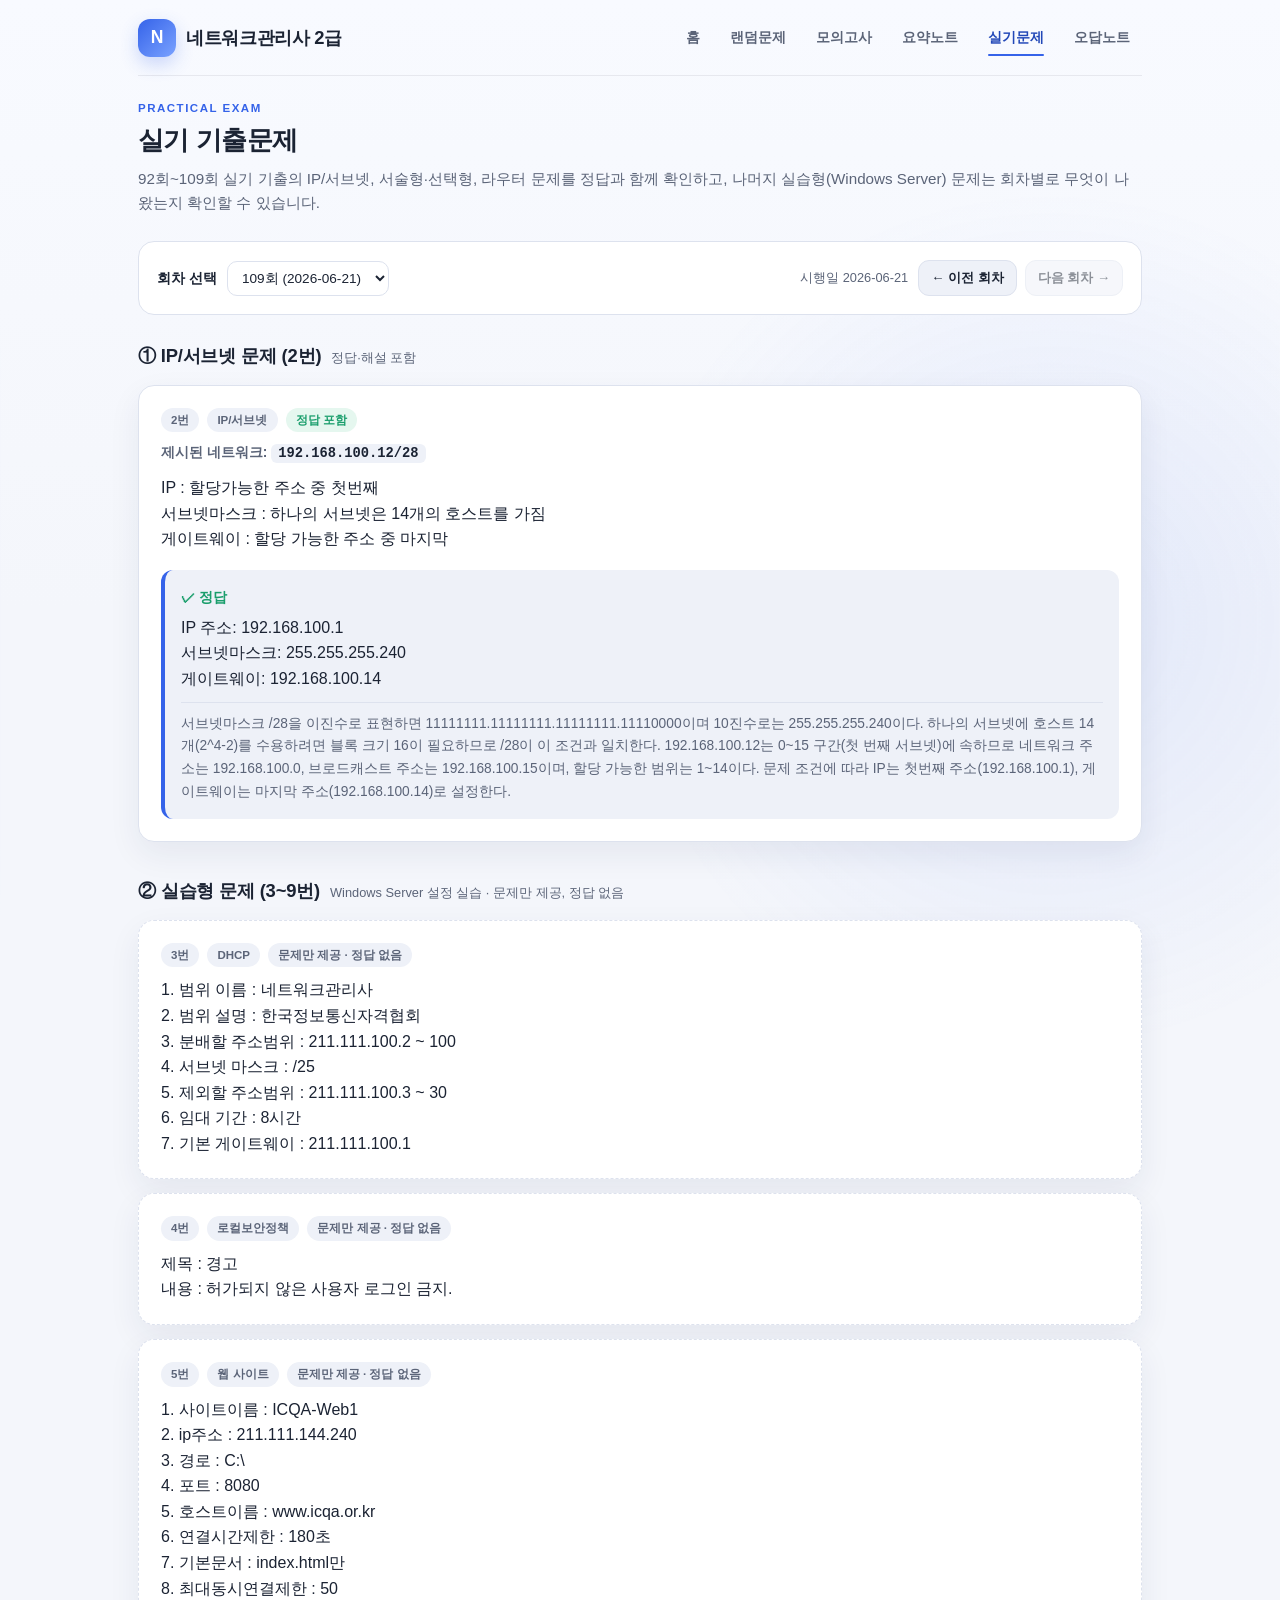
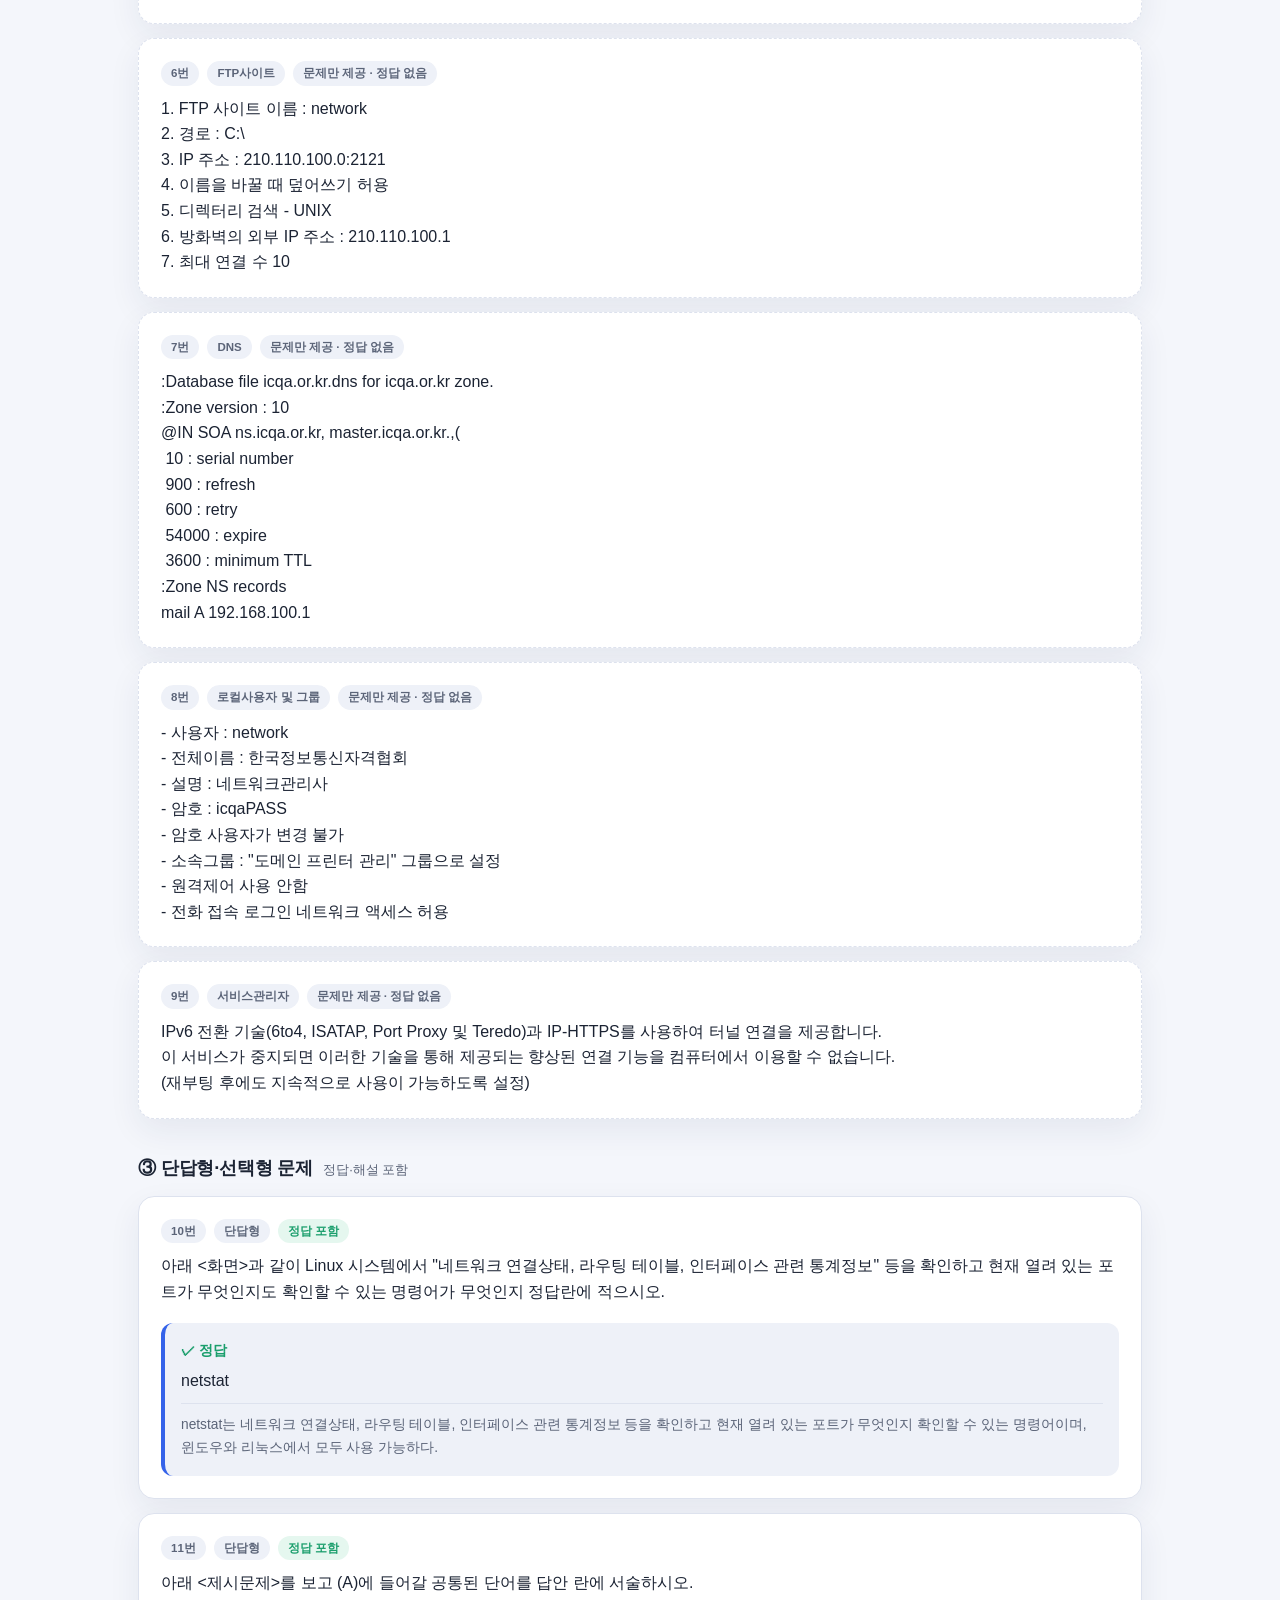
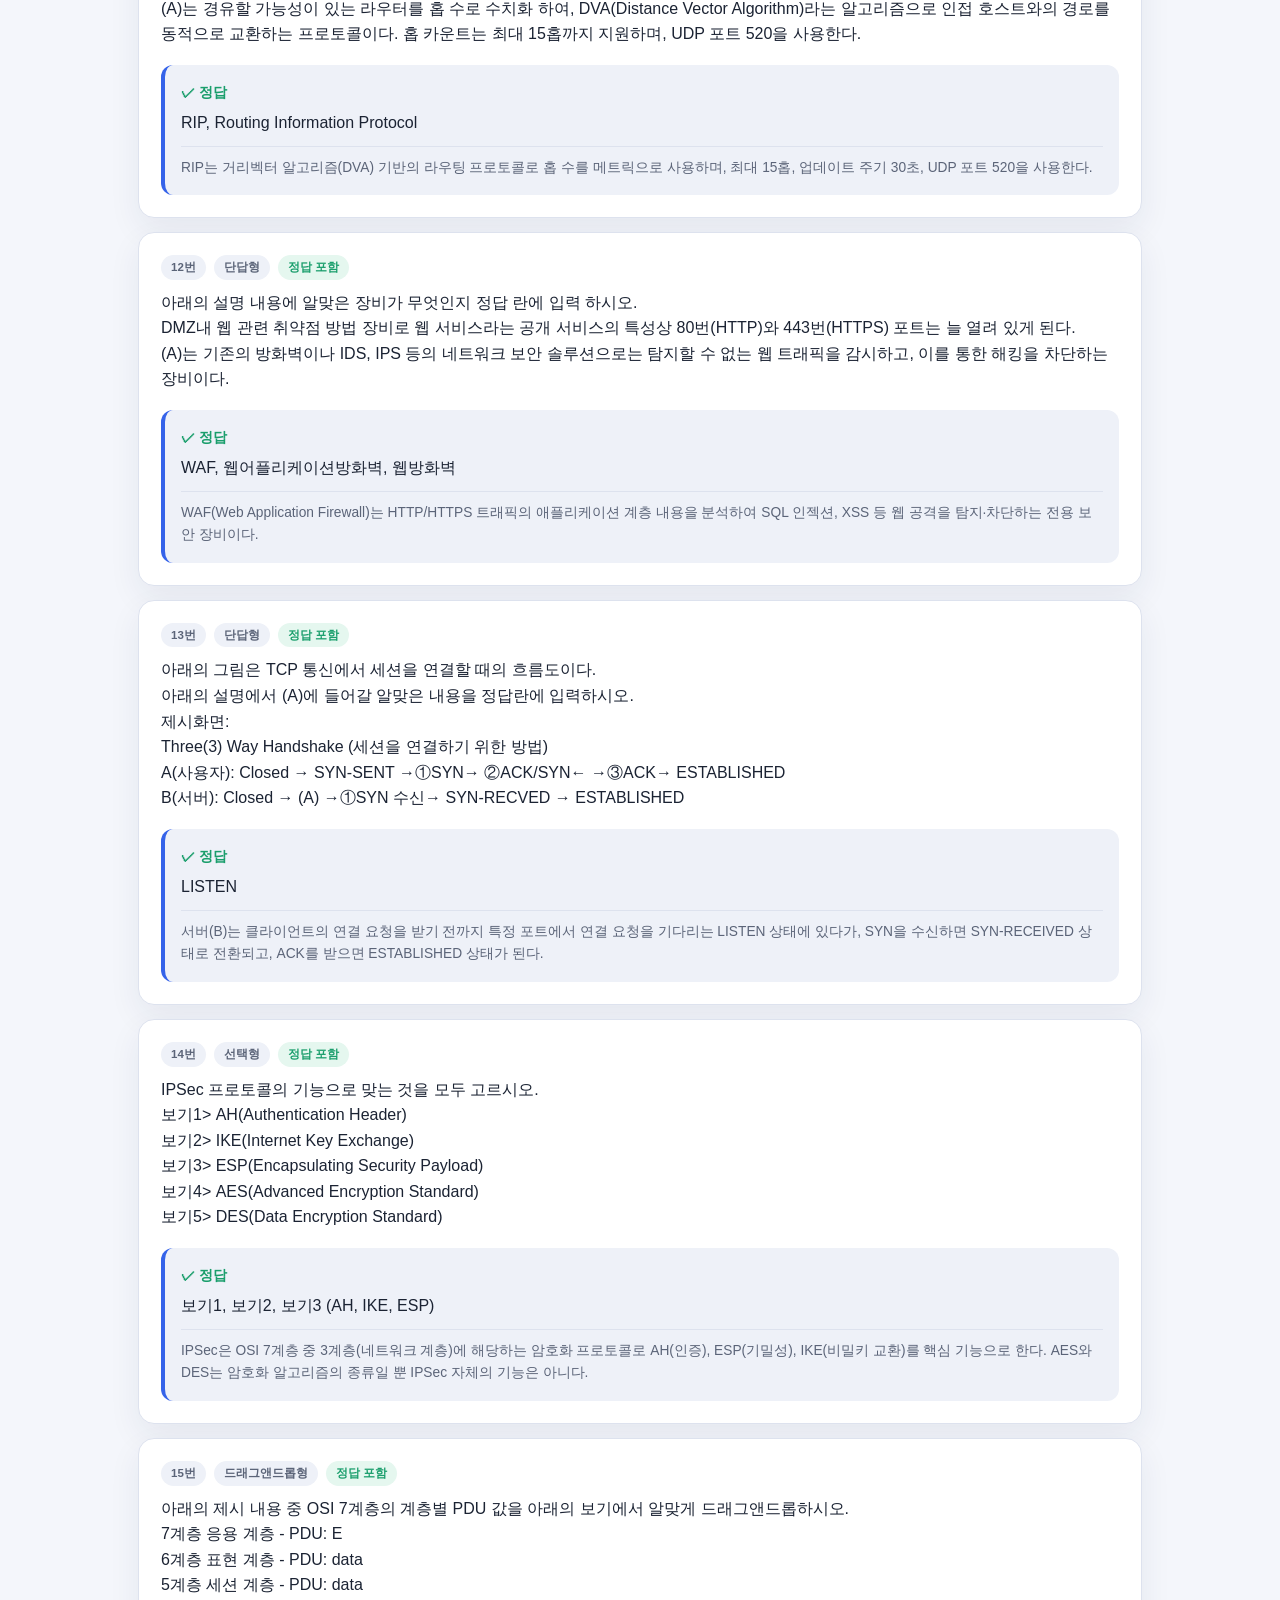
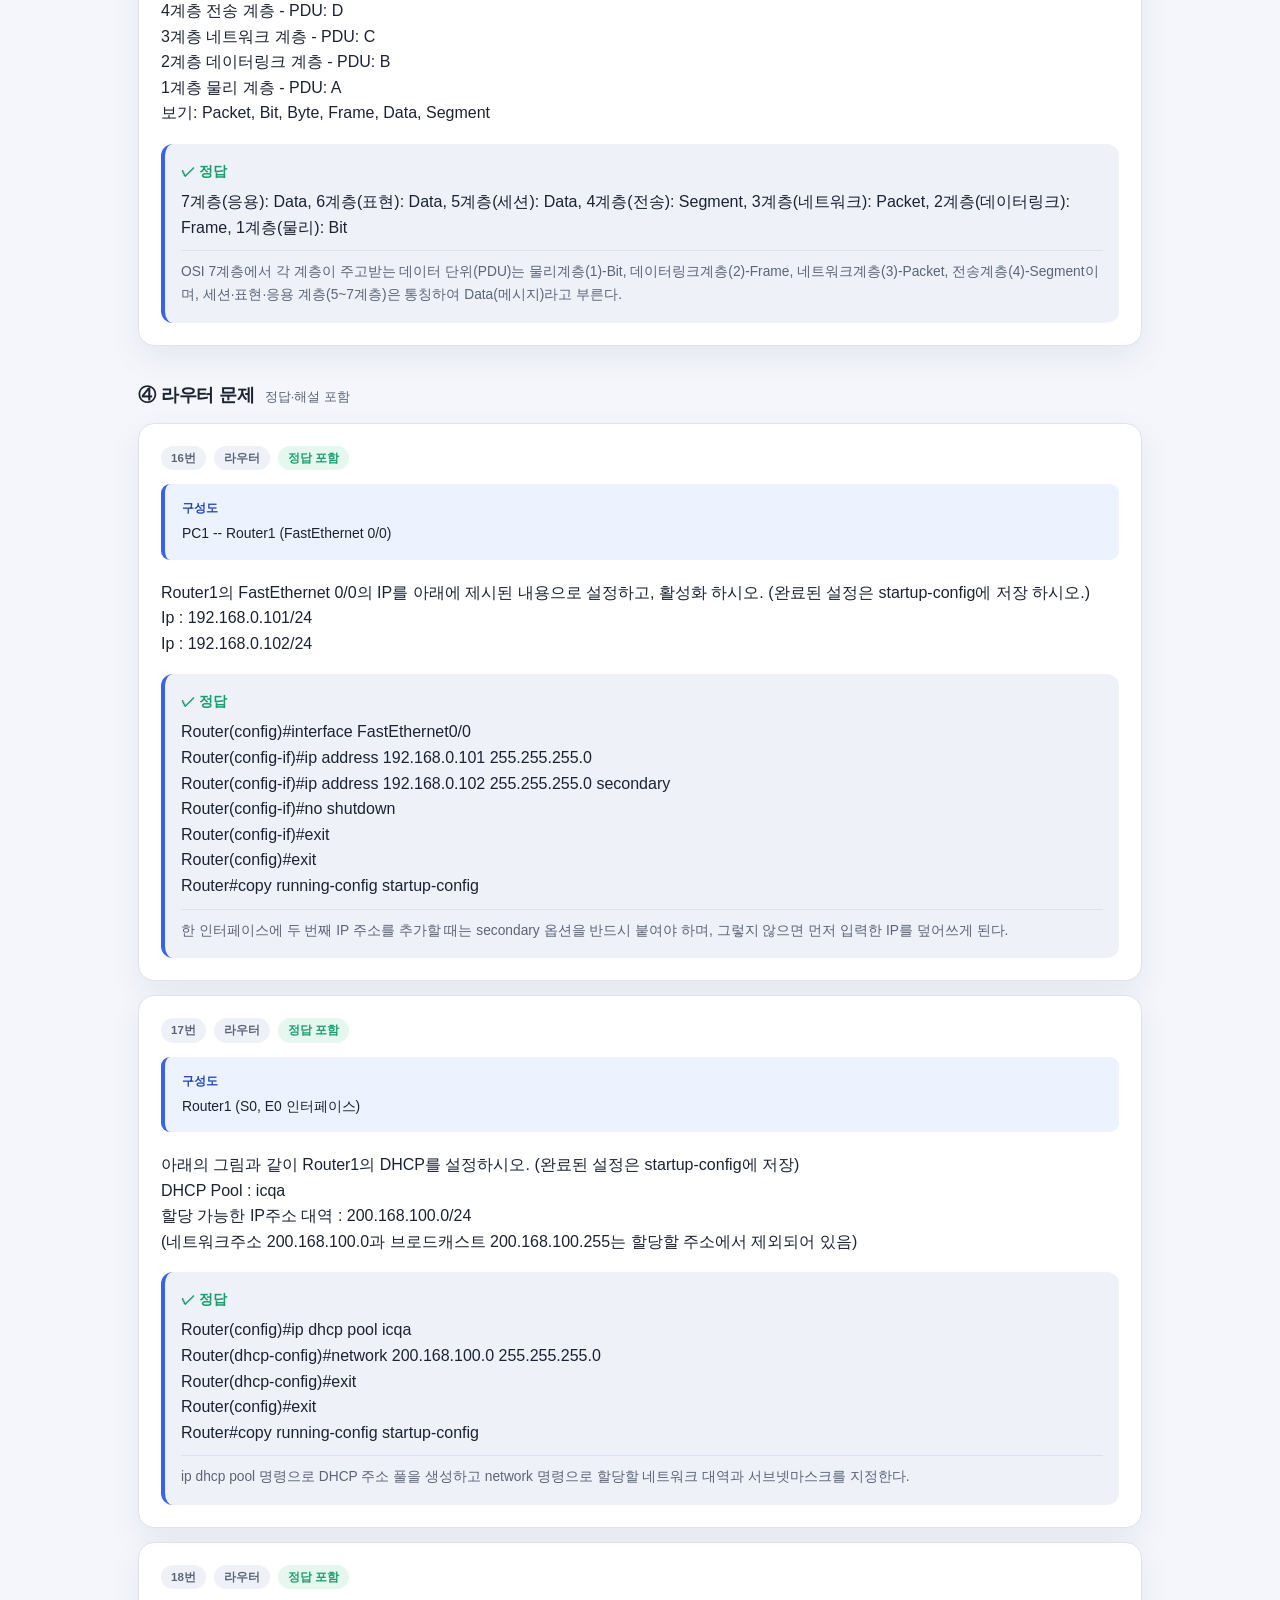
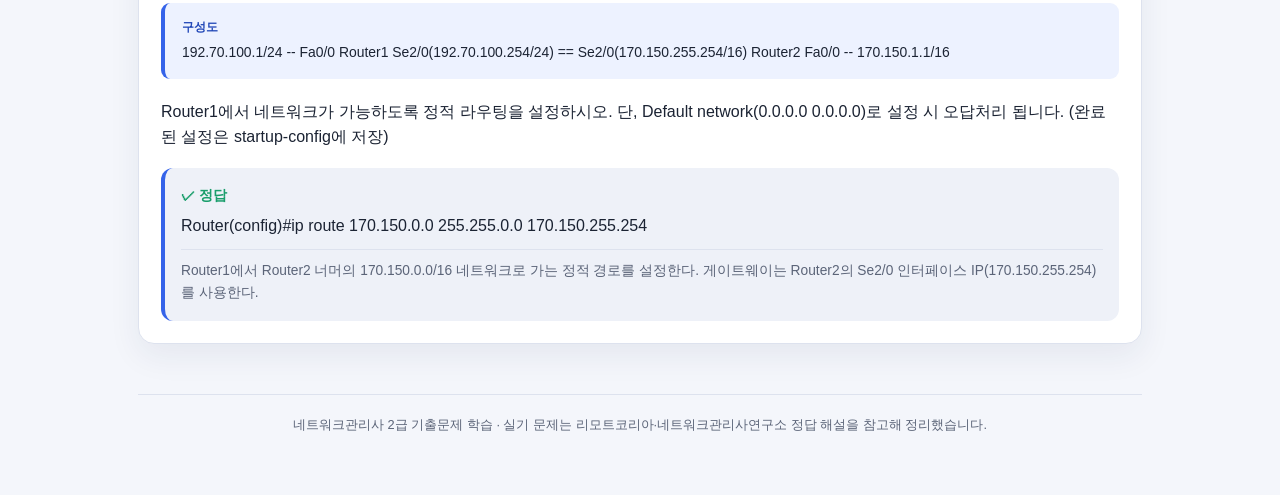
==== practical.html @ 7acdb1d4 "Add practical (실기) exam prep section covering 92~109회 Adds practical.html with a round selector acro" ====
<!doctype html>
<html lang="ko">
<head>
  <meta charset="UTF-8" />
  <meta name="viewport" content="width=device-width, initial-scale=1.0" />
  <meta name="description" content="네트워크관리사 2급 실기 기출문제 (IP/서브넷, 단답형·선택형, 라우터 문제와 정답 해설)" />
  <title>실기 기출문제 · 네트워크관리사 2급</title>
  <link rel="stylesheet" href="css/style.css?v=20260826-1" />
</head>
<body>
  <div class="wrap">
    <header class="site-header">
      <a class="brand" href="index.html"><span class="logo">N</span><span>네트워크관리사 2급</span></a>
      <nav class="top-nav" aria-label="주요 메뉴">
        <a href="index.html">홈</a>
        <a href="quiz.html?mode=random">랜덤문제</a>
        <a href="quiz.html?mode=round">모의고사</a>
        <a href="summary.html">요약노트</a>
        <a href="practical.html" class="active">실기문제</a>
        <a href="quiz.html?mode=wrong">오답노트</a>
      </nav>
    </header>

    <main>
      <div class="hero quiz-hero">
        <div>
          <span class="eyebrow">PRACTICAL EXAM</span>
          <h1>실기 기출문제</h1>
          <p>92회~109회 실기 기출의 IP/서브넷, 서술형·선택형, 라우터 문제를 정답과 함께 확인하고, 나머지 실습형(Windows Server) 문제는 회차별로 무엇이 나왔는지 확인할 수 있습니다.</p>
        </div>
      </div>

      <div class="round-controls practical-round-bar">
        <label for="roundSelect">회차 선택</label>
        <select id="roundSelect" class="round-select"></select>
        <span id="roundDate" class="round-note"></span>
        <div class="practical-round-nav">
          <button id="prevRoundBtn" class="btn secondary" type="button">← 이전 회차</button>
          <button id="nextRoundBtn" class="btn secondary" type="button">다음 회차 →</button>
        </div>
      </div>

      <div id="practicalArea"></div>
      <div id="practicalEmpty" class="empty-state" hidden><p>실기 기출문제 데이터를 불러오지 못했습니다.</p></div>
    </main>

    <footer class="site-footer">네트워크관리사 2급 기출문제 학습 · 실기 문제는 리모트코리아·네트워크관리사연구소 정답 해설을 참고해 정리했습니다.</footer>
  </div>
  <script src="js/practical.js?v=20260826-1"></script>
</body>
</html>
---- css/style.css ----
:root {
  --bg: #f5f7fb;
  --surface: #ffffff;
  --surface-2: #eef1f8;
  --border: #dde2ee;
  --text: #1b2333;
  --text-muted: #5b6478;
  --primary: #3563e9;
  --primary-dark: #2248b8;
  --primary-soft: #edf2ff;
  --success: #1a9e6c;
  --success-soft: #e5f7ef;
  --danger: #e0483f;
  --danger-soft: #fdecea;
  --warning: #b8860b;
  --radius: 16px;
  --shadow: 0 12px 32px rgba(25, 40, 80, 0.07);
  --max-width: 1040px;
}

@media (prefers-color-scheme: dark) {
  :root {
    --bg: #10131c;
    --surface: #181c28;
    --surface-2: #1f2432;
    --border: #2a3040;
    --text: #e8ebf2;
    --text-muted: #9aa3b8;
    --primary: #5b8dfb;
    --primary-dark: #7fa4ff;
    --primary-soft: #1c2740;
    --success: #35c48a;
    --success-soft: #123328;
    --danger: #ff6b62;
    --danger-soft: #3a1c1e;
    --warning: #e0b040;
    --shadow: 0 2px 14px rgba(0, 0, 0, 0.35);
  }
}

* { box-sizing: border-box; }

html, body {
  margin: 0;
  padding: 0;
  background: var(--bg);
  color: var(--text);
  font-family: "Pretendard", "Apple SD Gothic Neo", "Malgun Gothic", -apple-system, BlinkMacSystemFont, sans-serif;
  line-height: 1.6;
  -webkit-font-smoothing: antialiased;
}

a { color: inherit; text-decoration: none; }

.wrap {
  max-width: var(--max-width);
  margin: 0 auto;
  padding: 20px 18px 60px;
}

[hidden] { display: none !important; }

.eyebrow { color: var(--primary); font-size: .72rem; font-weight: 800; letter-spacing: .13em; }
.home-hero { display: grid; grid-template-columns: 1.45fr .75fr; gap: 40px; align-items: center; padding: 72px 0 46px; }
.hero-copy h1 { margin: 12px 0 18px; font-size: clamp(2.3rem, 5vw, 4.35rem); line-height: 1.08; letter-spacing: -.055em; }
.hero-copy h1 em { color: var(--primary); font-style: normal; }
.hero-copy p { max-width: 570px; color: var(--text-muted); font-size: 1.05rem; margin: 0; }
.hero-actions { display: flex; gap: 10px; margin-top: 28px; flex-wrap: wrap; }
.btn.large { padding: 13px 20px; }
.hero-panel { background: #18213a; color: white; border-radius: 24px; padding: 26px; box-shadow: 0 24px 50px rgba(19,31,64,.22); }
.panel-top, .panel-meta { display: flex; align-items: center; justify-content: space-between; gap: 12px; font-size: .78rem; color: #aeb8d4; }
.live-dot { color: #91a9ff; }
.hero-panel > strong { display: block; margin: 30px 0 4px; font-variant-numeric: tabular-nums; font-size: 3rem; letter-spacing: -.04em; }
.hero-panel > p { margin: 0; color: #c3cbe0; line-height: 1.5; }
.mini-progress { height: 5px; margin: 28px 0 12px; background: #2c3859; border-radius: 99px; overflow: hidden; }
.mini-progress span { display: block; width: 64%; height: 100%; background: #6f91ff; border-radius: inherit; }
.section-heading h2 { margin: 5px 0 16px; font-size: 1.5rem; letter-spacing: -.03em; }
.card-icon { color: var(--primary); font-size: .72rem; font-weight: 900; letter-spacing: .08em; }
.menu-card.featured { border-color: #b9c9ff; background: linear-gradient(145deg, var(--surface), var(--primary-soft)); }
.card-link { margin-top: auto; padding-top: 14px; color: var(--primary); font-size: .82rem; font-weight: 800; }
.summary-banner { display: flex; justify-content: space-between; align-items: center; gap: 24px; margin-top: 46px; padding: 28px 30px; background: var(--surface); border: 1px solid var(--border); border-radius: 20px; box-shadow: var(--shadow); }
.summary-banner h2 { margin: 5px 0; font-size: 1.35rem; }.summary-banner p { color: var(--text-muted); margin: 0; }

.quiz-hero { display: flex; justify-content: space-between; align-items: flex-end; gap: 20px; }
.timer-card { min-width: 138px; padding: 12px 18px; border: 1px solid var(--border); background: var(--surface); border-radius: 14px; text-align: right; box-shadow: var(--shadow); }
.timer-card span { display: block; color: var(--text-muted); font-size: .72rem; font-weight: 700; }.timer-card strong { font-size: 1.65rem; font-variant-numeric: tabular-nums; }.timer-card.urgent { border-color: var(--danger); color: var(--danger); }
.round-controls { display: flex; gap: 10px; align-items: center; padding: 18px; margin-bottom: 18px; background: var(--surface); border: 1px solid var(--border); border-radius: var(--radius); }
.round-controls label { font-weight: 800; font-size: .9rem; }.round-note { color: var(--text-muted); font-size: .8rem; margin-left: auto; }
.toolbar-label, .toolbar-score { font-size: .82rem; font-weight: 700; color: var(--text-muted); }.toolbar-score { color: var(--primary-dark); }
.exam-navigator { margin-bottom: 14px; padding: 14px 16px; background: var(--surface); border: 1px solid var(--border); border-radius: 14px; }
.exam-navigator-head { display: flex; justify-content: space-between; margin-bottom: 10px; font-size: .78rem; font-weight: 800; color: var(--text-muted); }
.question-map { display: grid; grid-template-columns: repeat(25, 1fr); gap: 4px; }
.map-item { aspect-ratio: 1; min-width: 0; border: 0; border-radius: 5px; background: var(--surface-2); color: var(--text-muted); cursor: pointer; font-size: .65rem; font-weight: 700; }.map-item.answered { background: var(--primary-soft); color: var(--primary-dark); }.map-item.current { outline: 2px solid var(--primary); outline-offset: 1px; }
.q-number { margin: 16px 0 5px; color: var(--primary); font-size: .72rem; font-weight: 900; letter-spacing: .11em; }
button.choice { width: 100%; color: inherit; text-align: left; font-family: inherit; }.action-group { display: flex; gap: 8px; flex-wrap: wrap; }.submit-btn { background: #18213a; }.submit-btn:hover { background: #283451; }
.ai-share-trigger { color: var(--primary-dark); background: var(--primary-soft); box-shadow: none; }.ai-share-trigger:hover { color: #fff; background: var(--primary); }.ai-share-menu { display: flex; justify-content: space-between; gap: 18px; align-items: center; padding: 16px; margin-top: 13px; border: 1px solid #cad7fa; border-radius: 13px; background: #f5f8ff; }.ai-share-menu > div:first-child { display: flex; flex-direction: column; }.ai-share-menu strong { font-size: .88rem; }.ai-share-menu span,.ai-share-menu p { color: var(--text-muted); font-size: .72rem; }.ai-share-links { display: flex; gap: 7px; }.ai-link { display: flex; min-width: 110px; flex-direction: column; padding: 10px 13px; border: 1px solid var(--border); border-radius: 10px; background: var(--surface); transition: transform .15s ease, border-color .15s ease; }.ai-link:hover { transform: translateY(-2px); border-color: var(--primary); }.ai-link b { font-size: .82rem; }.ai-link small { color: var(--text-muted); font-size: .66rem; }.ai-link.chatgpt b { color: #087f6d; }.ai-link.gemini b { color: #4c66d6; }.ai-link.claude b { color: #c96442; }.ai-share-menu p { flex-basis: 100%; margin: 0; }.ai-share-menu:has(p:not(:empty)) { flex-wrap: wrap; }
.round-history { display: flex; align-items: center; gap: 12px; flex-wrap: wrap; padding: 12px 16px; margin: -8px 0 18px; background: var(--surface); border: 1px solid var(--border); border-radius: 12px; }.round-history-label { color: var(--text-muted); font-size: .76rem; font-weight: 800; }.round-history-list { display: flex; gap: 8px; flex-wrap: wrap; }.round-history-item { display: flex; flex-direction: column; align-items: center; padding: 6px 13px; border-radius: 10px; background: var(--surface-2); font-weight: 800; font-size: .85rem; }.round-history-item small { color: var(--text-muted); font-weight: 600; font-size: .64rem; }
.review-ai { margin-top: 14px; }.review-ai .ai-share-menu { margin-top: 10px; }
.original-image { margin: -8px 0 18px; }.original-image summary { display: inline-flex; padding: 6px 10px; border-radius: 8px; color: var(--text-muted); background: var(--surface-2); cursor: pointer; font-size: .72rem; font-weight: 700; }.original-image .q-image { margin-top: 9px; margin-bottom: 0; }
.result-card h2 { margin: 8px 0 0; }.result-card .score small { font-size: 1rem; color: var(--text-muted); }.result-rate { color: var(--text-muted); }.result-actions { display: flex; justify-content: center; gap: 10px; margin-top: 24px; }
.review-list { margin-top: 34px; }.review-heading { display: flex; justify-content: space-between; align-items: end; gap: 16px; margin-bottom: 15px; }.review-heading h2 { margin: 4px 0 0; font-size: 1.35rem; }.review-filters { display: flex; gap: 6px; flex-wrap: wrap; }.review-filters button { padding: 7px 12px; border: 1px solid var(--border); border-radius: 999px; color: var(--text-muted); background: var(--surface); cursor: pointer; font: inherit; font-size: .76rem; font-weight: 700; }.review-filters button.active { border-color: var(--primary); color: #fff; background: var(--primary); }.review-item { background: var(--surface); border: 1px solid var(--border); border-radius: 14px; margin-bottom: 10px; overflow: hidden; }.review-item summary { display: grid; grid-template-columns: 58px 56px 1fr; gap: 10px; align-items: center; padding: 15px 18px; cursor: pointer; }.review-item summary::marker { color: var(--text-muted); }.review-item summary .review-number { color: var(--text); font-weight: 800; }.review-item summary strong { font-size: .8rem; }.review-item.correct summary strong { color: var(--success); }.review-item.wrong summary strong,.review-item.unanswered summary strong { color: var(--danger); }.review-item summary small { color: var(--text-muted); }.review-body { padding: 2px 20px 20px; border-top: 1px solid var(--border); }.review-question { padding: 20px 0 16px; font-size: 1rem; font-weight: 700; white-space: pre-wrap; }.review-image { max-width: 680px; margin: 0 0 16px; }.review-choices { display: grid; gap: 7px; margin: 0; padding: 0; list-style: none; }.review-choice { display: flex; align-items: flex-start; gap: 9px; padding: 10px 12px; border: 1px solid var(--border); border-radius: 10px; }.review-choice > span { display: grid; place-items: center; width: 23px; height: 23px; flex: 0 0 auto; border-radius: 50%; background: var(--surface-2); font-size: .72rem; font-weight: 800; }.review-choice p { flex: 1; margin: 0; padding: 0; font-size: .87rem; }.review-choice b,.review-choice em { flex: 0 0 auto; padding: 2px 7px; border-radius: 99px; font-size: .66rem; font-style: normal; }.review-choice.answer { border-color: var(--success); background: var(--success-soft); }.review-choice.answer b { color: var(--success); }.review-choice.picked-wrong { border-color: var(--danger); background: var(--danger-soft); }.review-choice em { color: var(--primary-dark); background: var(--primary-soft); }.review-explanation { margin-top: 13px; padding: 15px 16px; border-radius: 10px; background: var(--surface-2); }.review-explanation > b { color: var(--primary-dark); font-size: .78rem; }.review-explanation p { margin: 5px 0 0; padding: 0; color: var(--text-muted); font-size: .87rem; white-space: pre-wrap; }.q-image-text { overflow-x: auto; margin: 0 0 18px; padding: 16px 18px; border: 1px solid var(--border); border-radius: 11px; color: var(--text); background: #f4f6fa; font: 500 .85rem/1.65 "Consolas", "D2Coding", monospace; white-space: pre-wrap; }.empty-icon { width: 42px; height: 42px; margin: 0 auto; display: grid; place-items: center; border-radius: 50%; background: var(--primary-soft); color: var(--primary); font-weight: 900; }

header.site-header {
  display: flex;
  align-items: center;
  justify-content: space-between;
  padding: 16px 0 8px;
  gap: 12px;
  flex-wrap: wrap;
}

.brand {
  display: flex;
  align-items: center;
  gap: 10px;
  font-weight: 800;
  font-size: 1.15rem;
  letter-spacing: -0.02em;
}

.brand .logo {
  width: 34px;
  height: 34px;
  border-radius: 9px;
  background: linear-gradient(135deg, var(--primary), #7aa2ff);
  display: flex;
  align-items: center;
  justify-content: center;
  color: white;
  font-size: 1.1rem;
}

nav.top-nav {
  display: flex;
  gap: 6px;
  flex-wrap: wrap;
}

nav.top-nav a {
  padding: 8px 12px;
  border-radius: 999px;
  font-size: 0.88rem;
  font-weight: 600;
  color: var(--text-muted);
}

nav.top-nav a.active,
nav.top-nav a:hover {
  background: var(--primary-soft);
  color: var(--primary-dark);
}

.hero {
  margin: 18px 0 26px;
}

.hero h1 {
  font-size: 1.6rem;
  margin: 0 0 6px;
  letter-spacing: -0.02em;
}

.hero p {
  color: var(--text-muted);
  margin: 0;
  font-size: 0.95rem;
}

.stat-row {
  display: grid;
  grid-template-columns: repeat(auto-fit, minmax(120px, 1fr));
  gap: 10px;
  margin: 18px 0 24px;
}

.stat-card {
  background: var(--surface);
  border: 1px solid var(--border);
  border-radius: var(--radius);
  padding: 14px 16px;
  box-shadow: var(--shadow);
}

.stat-card .num {
  font-size: 1.4rem;
  font-weight: 800;
  color: var(--primary);
}

.stat-card .label {
  font-size: 0.8rem;
  color: var(--text-muted);
  margin-top: 2px;
}

.menu-grid {
  display: grid;
  grid-template-columns: repeat(auto-fit, minmax(230px, 1fr));
  gap: 14px;
}

.menu-card {
  background: var(--surface);
  border: 1px solid var(--border);
  border-radius: var(--radius);
  padding: 20px;
  box-shadow: var(--shadow);
  display: flex;
  flex-direction: column;
  gap: 8px;
  transition: transform 0.15s ease, box-shadow 0.15s ease;
  cursor: pointer;
}

.menu-card:hover {
  transform: translateY(-2px);
  box-shadow: 0 8px 22px rgba(20, 30, 60, 0.12);
}

.menu-card .icon {
  font-size: 1.6rem;
}

.menu-card h3 {
  margin: 0;
  font-size: 1.05rem;
}

.menu-card p {
  margin: 0;
  font-size: 0.86rem;
  color: var(--text-muted);
}

.menu-card .tag {
  align-self: flex-start;
  font-size: 0.72rem;
  font-weight: 700;
  color: var(--primary-dark);
  background: var(--primary-soft);
  padding: 3px 9px;
  border-radius: 999px;
}

section.block {
  margin: 30px 0;
}

section.block h2 {
  font-size: 1.05rem;
  margin: 0 0 12px;
  display: flex;
  align-items: center;
  gap: 8px;
}

/* Quiz page */

.quiz-toolbar {
  display: flex;
  align-items: center;
  justify-content: space-between;
  gap: 10px;
  margin-bottom: 14px;
  flex-wrap: wrap;
}

.progress-bar {
  flex: 1;
  height: 8px;
  background: var(--surface-2);
  border-radius: 999px;
  overflow: hidden;
  min-width: 120px;
}

.progress-bar > div {
  height: 100%;
  background: linear-gradient(90deg, var(--primary), #7aa2ff);
  width: 0%;
  transition: width 0.25s ease;
}

.round-select,
.select-control {
  padding: 8px 10px;
  border-radius: 10px;
  border: 1px solid var(--border);
  background: var(--surface);
  color: var(--text);
  font-size: 0.85rem;
}

.btn {
  border: none;
  cursor: pointer;
  padding: 10px 16px;
  border-radius: 10px;
  font-weight: 700;
  font-size: 0.88rem;
  background: var(--primary);
  color: white;
  transition: background 0.15s ease;
}

.btn:hover { background: var(--primary-dark); }

.btn.secondary {
  background: var(--surface-2);
  color: var(--text);
  border: 1px solid var(--border);
}

.btn.ghost {
  background: transparent;
  color: var(--primary-dark);
  border: 1px solid var(--primary-soft);
}

.btn:disabled {
  opacity: 0.5;
  cursor: not-allowed;
}

.q-card {
  background: var(--surface);
  border: 1px solid var(--border);
  border-radius: var(--radius);
  padding: 22px;
  box-shadow: var(--shadow);
}

.q-meta {
  display: flex;
  gap: 8px;
  flex-wrap: wrap;
  margin-bottom: 10px;
}

.pill {
  font-size: 0.72rem;
  font-weight: 700;
  padding: 3px 10px;
  border-radius: 999px;
  background: var(--surface-2);
  color: var(--text-muted);
}

.pill.freq {
  background: #fff2d9;
  color: #a86b00;
}

@media (prefers-color-scheme: dark) {
  .pill.freq { background: #3a2f14; color: #e0b040; }
}

.q-text {
  font-size: 1.08rem;
  font-weight: 600;
  margin: 6px 0 18px;
  white-space: pre-wrap;
}

.q-image {
  margin: 0 0 18px;
  text-align: center;
  background: var(--surface-2);
  border: 1px solid var(--border);
  border-radius: 12px;
  padding: 14px;
}

.q-image img {
  max-width: 100%;
  height: auto;
  border-radius: 6px;
  background: #fff;
}

.choices {
  display: flex;
  flex-direction: column;
  gap: 10px;
}

.choice {
  display: flex;
  align-items: center;
  gap: 10px;
  padding: 12px 14px;
  border: 1px solid var(--border);
  border-radius: 12px;
  cursor: pointer;
  background: var(--surface);
  font-size: 0.95rem;
}

.choice:hover { border-color: var(--primary); }

.choice .num {
  width: 24px;
  height: 24px;
  flex: 0 0 auto;
  border-radius: 50%;
  background: var(--surface-2);
  display: flex;
  align-items: center;
  justify-content: center;
  font-size: 0.78rem;
  font-weight: 700;
  color: var(--text-muted);
}

.choice.selected { border-color: var(--primary); background: var(--primary-soft); }
.choice.correct { border-color: var(--success); background: var(--success-soft); }
.choice.correct .num { background: var(--success); color: white; }
.choice.wrong { border-color: var(--danger); background: var(--danger-soft); }
.choice.wrong .num { background: var(--danger); color: white; }
.choice.disabled { cursor: default; }

.explain-box {
  margin-top: 18px;
  padding: 16px;
  border-radius: 12px;
  background: var(--surface-2);
  border-left: 4px solid var(--primary);
  font-size: 0.9rem;
  display: none;
}

.explain-box.show { display: block; }

.explain-box .head {
  font-weight: 800;
  margin-bottom: 6px;
  display: flex;
  align-items: center;
  gap: 6px;
}

.explain-box .head.ok { color: var(--success); }
.explain-box .head.no { color: var(--danger); }

.quiz-actions {
  display: flex;
  justify-content: space-between;
  gap: 10px;
  margin-top: 18px;
  flex-wrap: wrap;
}

.result-card {
  text-align: center;
  padding: 40px 24px;
  background: var(--surface);
  border-radius: var(--radius);
  border: 1px solid var(--border);
  box-shadow: var(--shadow);
}

.result-card .score {
  font-size: 2.4rem;
  font-weight: 800;
  color: var(--primary);
  margin: 8px 0;
}

.empty-state {
  text-align: center;
  padding: 60px 20px;
  color: var(--text-muted);
}

.empty-state .big {
  font-size: 2.2rem;
  margin-bottom: 8px;
}

/* Summary page */

.toc {
  display: flex;
  flex-wrap: wrap;
  gap: 8px;
  margin-bottom: 20px;
}

.toc a {
  font-size: 0.82rem;
  font-weight: 600;
  padding: 6px 12px;
  border-radius: 999px;
  background: var(--surface-2);
  color: var(--text-muted);
  border: 1px solid var(--border);
}

.toc a:hover { color: var(--primary-dark); border-color: var(--primary); }

.summary-section {
  background: var(--surface);
  border: 1px solid var(--border);
  border-radius: var(--radius);
  padding: 22px 24px;
  margin-bottom: 18px;
  box-shadow: var(--shadow);
  scroll-margin-top: 16px;
}

.summary-section h2 {
  margin-top: 0;
  font-size: 1.15rem;
  color: var(--primary-dark);
}

.summary-section h3 {
  font-size: 0.98rem;
  margin: 18px 0 6px;
}

.summary-section table {
  width: 100%;
  border-collapse: collapse;
  font-size: 0.86rem;
  margin: 10px 0;
}

.summary-section th, .summary-section td {
  border: 1px solid var(--border);
  padding: 7px 10px;
  text-align: left;
}

.summary-section th {
  background: var(--surface-2);
}

.summary-section code {
  background: var(--surface-2);
  padding: 2px 6px;
  border-radius: 6px;
  font-size: 0.85em;
}

.summary-section ul { padding-left: 20px; }
.summary-section li { margin-bottom: 4px; }

.tip {
  border-left: 4px solid var(--warning);
  background: var(--surface-2);
  padding: 10px 14px;
  border-radius: 8px;
  font-size: 0.86rem;
  margin: 10px 0;
}

footer.site-footer {
  margin-top: 50px;
  padding-top: 20px;
  border-top: 1px solid var(--border);
  color: var(--text-muted);
  font-size: 0.8rem;
  text-align: center;
}

@media (max-width: 520px) {
  .hero h1 { font-size: 1.35rem; }
  .q-card { padding: 16px; }
  .home-hero { grid-template-columns: 1fr; padding-top: 44px; }.hero-panel { display: none; }
  .summary-banner, .quiz-hero { align-items: stretch; flex-direction: column; }.timer-card { text-align: left; }
  .round-controls { align-items: stretch; flex-direction: column; }.round-note { margin-left: 0; }
  .question-map { grid-template-columns: repeat(10, 1fr); }.map-item { font-size: .6rem; }
  .review-heading { align-items: flex-start; flex-direction: column; }.review-item summary { grid-template-columns: 48px 48px 1fr; padding: 13px; }.review-body { padding: 0 13px 15px; }.review-choice b,.review-choice em { display: none; }
  .ai-share-menu { align-items: stretch; flex-direction: column; }.ai-share-links { display: grid; grid-template-columns: 1fr 1fr 1fr; }.ai-link { min-width: 0; }
  .round-history { flex-direction: column; align-items: stretch; }
}

@media (min-width: 521px) and (max-width: 840px) { .question-map { grid-template-columns: repeat(10, 1fr); } }

/* Home — crisp editorial dashboard */
body {
  min-height: 100vh;
  background:
    radial-gradient(circle at 82% 9%, rgba(53, 99, 233, .10), transparent 27rem),
    linear-gradient(180deg, #f8faff 0, #f4f6fb 38rem);
}

.wrap { padding-top: 0; }

header.site-header {
  min-height: 76px;
  padding: 0;
  border-bottom: 1px solid rgba(27, 35, 51, .08);
}

.brand .logo {
  width: 38px;
  height: 38px;
  border-radius: 12px;
  box-shadow: 0 7px 18px rgba(53, 99, 233, .24);
}

nav.top-nav a { position: relative; background: transparent !important; }
nav.top-nav a.active::after {
  content: "";
  position: absolute;
  left: 12px;
  right: 12px;
  bottom: 1px;
  height: 2px;
  border-radius: 99px;
  background: var(--primary);
}

.home-hero {
  min-height: 510px;
  grid-template-columns: minmax(0, 1.45fr) minmax(290px, .72fr);
  gap: clamp(36px, 7vw, 82px);
  padding: 74px 0 66px;
}

.hero-copy h1 {
  max-width: 680px;
  margin: 14px 0 22px;
  font-size: clamp(3rem, 6vw, 5.15rem);
  line-height: .99;
  letter-spacing: -.065em;
}

.hero-copy p { max-width: 620px; font-size: 1.02rem; line-height: 1.8; }
.hero-actions { margin-top: 32px; }
.btn { border-radius: 11px; box-shadow: 0 6px 16px rgba(53, 99, 233, .14); }
.btn.secondary { box-shadow: none; }
.btn.large { min-width: 142px; padding: 14px 20px; text-align: center; }

.hero-panel {
  position: relative;
  overflow: hidden;
  min-height: 330px;
  padding: 28px;
  border: 1px solid rgba(255, 255, 255, .09);
  border-radius: 26px;
  background: linear-gradient(150deg, #11182b 0%, #1c2948 100%);
  box-shadow: 0 30px 70px rgba(16, 27, 55, .25);
}

.hero-panel::before {
  content: "";
  position: absolute;
  width: 200px;
  height: 200px;
  right: -90px;
  top: -90px;
  border-radius: 50%;
  background: rgba(84, 125, 255, .2);
  filter: blur(2px);
}

.panel-top, .panel-meta { position: relative; z-index: 1; }
.live-dot { display: flex; align-items: center; gap: 6px; }
.live-dot i { width: 6px; height: 6px; border-radius: 50%; background: #7fa0ff; box-shadow: 0 0 0 5px rgba(127, 160, 255, .12); }
.hero-panel > strong { position: relative; z-index: 1; margin-top: 52px; font-size: 3.55rem; line-height: 1; }
.hero-panel > p { position: relative; z-index: 1; margin-top: 12px; font-size: .94rem; }
.mini-progress { position: relative; z-index: 1; margin-top: 36px; }

.stat-row {
  position: relative;
  z-index: 2;
  grid-template-columns: repeat(4, 1fr);
  gap: 12px;
  margin: -25px 0 72px;
}

.stat-card {
  padding: 21px 22px;
  border-color: rgba(27, 35, 51, .08);
  border-radius: 15px;
  box-shadow: 0 15px 35px rgba(25, 40, 80, .06);
}

.stat-card .num { font-size: 1.65rem; letter-spacing: -.04em; }
.stat-card .label { margin-top: 4px; }
section.block { margin: 0 0 76px; }
.section-heading h2 { margin: 6px 0 22px; font-size: 1.7rem; }
.menu-grid { grid-template-columns: repeat(2, 1fr); gap: 14px; }

.menu-card {
  position: relative;
  min-height: 205px;
  padding: 26px 28px;
  border-color: rgba(27, 35, 51, .09);
  border-radius: 18px;
  box-shadow: 0 10px 25px rgba(25, 40, 80, .045);
}

.menu-card::after {
  content: "↗";
  position: absolute;
  top: 24px;
  right: 26px;
  color: #9aa5bc;
  font-size: 1.1rem;
  transition: transform .18s ease, color .18s ease;
}

.menu-card:hover { transform: translateY(-4px); border-color: #b7c6ef; box-shadow: 0 20px 38px rgba(25, 40, 80, .10); }
.menu-card:hover::after { color: var(--primary); transform: translate(2px, -2px); }
.menu-card h3 { margin-top: 10px; font-size: 1.15rem; }
.menu-card p { max-width: 420px; line-height: 1.75; }
.menu-card.featured { background: linear-gradient(135deg, #fff 25%, #edf2ff); }
.card-link { padding-top: 16px; }

.summary-banner {
  margin-top: 0;
  padding: 34px 36px;
  border: 0;
  background: #e9eef9;
  box-shadow: none;
}

@media (max-width: 760px) {
  .home-hero { min-height: auto; grid-template-columns: 1fr; padding: 58px 0 70px; }
  .hero-copy h1 { font-size: clamp(2.7rem, 13vw, 4rem); }
  .hero-panel { display: none; }
  .stat-row { grid-template-columns: repeat(2, 1fr); margin-top: -30px; margin-bottom: 58px; }
  .menu-grid { grid-template-columns: 1fr; }
}

@media (prefers-color-scheme: dark) {
  body { background: var(--bg); }
  .q-image-text { background: #121722; }
  .ai-share-menu { background: var(--primary-soft); border-color: var(--border); }
}

/* Summary study guide */
.summary-wrap { --max-width: 1100px; }
.summary-hero { display: grid; grid-template-columns: 1fr 210px; gap: 46px; align-items: center; padding: 72px 0 42px; }
.summary-hero h1 { margin: 12px 0 18px; font-size: clamp(2.5rem, 5vw, 4.2rem); line-height: 1.06; letter-spacing: -.055em; }
.summary-hero h1 em { color: var(--primary); font-style: normal; }.summary-hero p { color: var(--text-muted); margin: 0; }
.summary-score-card { padding: 25px; border-radius: 22px; color: #fff; background: #17213a; box-shadow: 0 24px 50px rgba(19,31,64,.2); }
.summary-score-card > span, .summary-score-card p { color: #aeb9d4; font-size: .76rem; }.summary-score-card strong { display: block; margin: 12px 0; font-size: 3.6rem; line-height: 1; }.summary-score-card strong small { color: #7899ff; }.summary-score-card p { margin: 0; line-height: 1.55; }
.summary-notice { display: flex; gap: 18px; align-items: center; padding: 16px 20px; margin-bottom: 18px; border: 1px solid #cfdbfc; border-radius: 13px; background: #eef3ff; font-size: .86rem; }.summary-notice strong { color: var(--primary-dark); flex: 0 0 auto; }.summary-notice span { color: var(--text-muted); }
.summary-toc { position: sticky; z-index: 10; top: 10px; padding: 10px; margin-bottom: 26px; border: 1px solid var(--border); border-radius: 14px; background: rgba(255,255,255,.9); box-shadow: 0 12px 30px rgba(25,40,80,.08); backdrop-filter: blur(14px); }
.summary-toc a { background: transparent; border-color: transparent; }.summary-toc a:hover { background: var(--primary-soft); }
.summary-section { padding: 34px 38px; margin-bottom: 20px; border-radius: 20px; }.summary-section.high-yield { border-top: 4px solid var(--primary); }
.section-kicker { margin-bottom: 5px; color: var(--primary); font-size: .7rem; font-weight: 900; letter-spacing: .13em; }.summary-section h2 { margin-bottom: 12px; font-size: 1.65rem; letter-spacing: -.03em; }.summary-section h3 { margin-top: 30px; font-size: 1.06rem; }.summary-section h4 { margin: 0 0 8px; }.summary-section .lead { margin-top: 0; color: var(--text-muted); }
.memory-box { display: flex; justify-content: space-between; gap: 16px; align-items: center; padding: 18px 20px; margin: 20px 0; border-radius: 13px; color: #fff; background: #17213a; }.memory-box b { font-size: 1.05rem; }.memory-box span { color: #b9c4df; font-size: .82rem; text-align: right; }.memory-box code { color: white; background: #2b3857; }
.summary-section table { border-collapse: separate; border-spacing: 0; overflow: hidden; border: 1px solid var(--border); border-radius: 12px; }.summary-section th, .summary-section td { border: 0; border-bottom: 1px solid var(--border); vertical-align: top; }.summary-section tr:last-child td { border-bottom: 0; }.summary-section th { color: var(--text-muted); font-size: .76rem; text-transform: none; }.table-scroll { width: 100%; max-width: 100%; overflow-x: auto; overflow-y: hidden; overscroll-behavior-inline: contain; -webkit-overflow-scrolling: touch; touch-action: pan-x pan-y; }.table-scroll table { min-width: 700px; }
.exam-trap { margin: 18px 0; padding: 15px 17px; border-left: 4px solid #ef9f37; border-radius: 9px; background: #fff7ea; font-size: .86rem; }.exam-trap b { display: block; color: #9a5b0e; }
.plain-box { margin: 14px 0 20px; padding: 15px 17px; border-left: 4px solid var(--primary); border-radius: 9px; background: var(--primary-soft); font-size: .87rem; line-height: 1.6; }.plain-box b { color: var(--primary-dark); }.plain-box b.pb-label { display: block; margin-bottom: 3px; font-size: .78rem; letter-spacing: .01em; }
.fnref { font-size: .68em; font-weight: 700; vertical-align: super; line-height: 0; color: var(--primary); text-decoration: none; cursor: help; }.fnref:hover { text-decoration: underline; }
.footnote-popover { position: fixed; z-index: 1000; width: min(360px, calc(100vw - 24px)); padding: 14px 16px; border: 1px solid #cbd6f3; border-radius: 12px; color: var(--text); background: var(--surface); box-shadow: 0 14px 38px rgba(20,32,64,.2); font-size: .84rem; line-height: 1.65; opacity: 0; visibility: hidden; transform: translateY(4px); transition: opacity .14s ease, transform .14s ease, visibility .14s; pointer-events: none; }
.footnote-popover.is-open { opacity: 1; visibility: visible; transform: translateY(0); pointer-events: auto; }
.footnote-popover::before { content: ""; position: absolute; top: -6px; left: var(--arrow-left, 24px); width: 10px; height: 10px; border-top: 1px solid #cbd6f3; border-left: 1px solid #cbd6f3; background: var(--surface); transform: rotate(45deg); }
.footnote-popover.is-above::before { top: auto; bottom: -6px; border: 0; border-right: 1px solid #cbd6f3; border-bottom: 1px solid #cbd6f3; }
.footnotes { padding: 30px 38px 34px; margin-bottom: 20px; border-radius: 20px; background: var(--surface); }.footnotes h2 { margin-bottom: 4px; font-size: 1.2rem; }.footnotes .lead { margin-top: 0; }.footnotes ol { margin: 16px 0 0; padding-left: 22px; font-size: .84rem; color: var(--text-muted); }.footnotes li { margin-bottom: 9px; scroll-margin-top: 90px; }.footnotes li:target { color: var(--text); }.footnotes li:target::marker { color: var(--primary); font-weight: 800; }.fnback { margin-left: 3px; color: var(--primary); text-decoration: none; }.fnback:hover { text-decoration: underline; }
.compare-grid { display: grid; grid-template-columns: repeat(4,1fr); gap: 8px; }.compare-grid > div { display: flex; flex-direction: column; padding: 15px; border-radius: 11px; background: var(--surface-2); }.compare-grid b { color: var(--primary-dark); }.compare-grid span,.compare-grid small { color: var(--text-muted); font-size: .76rem; }
.key-list { padding-left: 0 !important; list-style: none; }.key-list li { position: relative; padding: 9px 0 9px 20px; border-bottom: 1px solid var(--border); }.key-list li::before { content: ""; position: absolute; top: 18px; left: 3px; width: 6px; height: 6px; border-radius: 50%; background: var(--primary); }.key-list li:last-child { border-bottom: 0; }
.formula-grid { display: grid; grid-template-columns: repeat(3,1fr); gap: 10px; margin: 20px 0; }.formula-grid > div { padding: 18px; border-radius: 12px; background: var(--primary-soft); }.formula-grid span { display: block; color: var(--text-muted); font-size: .76rem; }.formula-grid b { color: var(--primary-dark); font-size: 1.35rem; }
.two-col,.three-col { display: grid; grid-template-columns: repeat(2,1fr); gap: 10px; }.three-col { grid-template-columns: repeat(3,1fr); }.note-card { padding: 18px 20px; border: 1px solid var(--border); border-radius: 12px; background: var(--surface-2); }.note-card p,.note-card ul { margin: 0; font-size: .86rem; }.note-card ul { padding-left: 18px; }
.worked-example { padding: 20px; margin: 18px 0; border: 1px solid #cdd8f7; border-radius: 13px; background: #f7f9ff; }.worked-example p { margin: 8px 0 0; }.worked-example mark { padding: 1px 4px; color: var(--primary-dark); background: #dce6ff; border-radius: 4px; }
.study-visual { margin: 22px 0 26px; overflow: hidden; border: 1px solid var(--border); border-radius: 14px; background: var(--surface-2); box-shadow: 0 10px 24px rgba(25,40,80,.08); }.study-visual img { display: block; width: 100%; height: auto; background: #eef3fa; }.study-visual figcaption { display: flex; gap: 8px; padding: 13px 16px 15px; flex-direction: column; border-top: 1px solid var(--border); }.study-visual figcaption b { color: var(--primary-dark); font-size: .88rem; }.study-visual figcaption span { color: var(--text-muted); font-size: .78rem; line-height: 1.55; }
.port-grid { display: grid; grid-template-columns: repeat(5,1fr); gap: 7px; }.port-grid > div,.standard-grid > div { padding: 13px; border: 1px solid var(--border); border-radius: 10px; }.port-grid b,.standard-grid b { display: block; color: var(--primary); }.port-grid span,.standard-grid span { color: var(--text-muted); font-size: .72rem; }
.standard-grid { display: grid; grid-template-columns: repeat(3,1fr); gap: 8px; }.command-list { display: grid; grid-template-columns: repeat(2,1fr); overflow: hidden; border: 1px solid var(--border); border-radius: 12px; }.command-list > div { display: flex; flex-direction: column; padding: 13px 15px; border-right: 1px solid var(--border); border-bottom: 1px solid var(--border); }.command-list code { align-self: flex-start; color: var(--primary-dark); font-weight: 700; }.command-list span { margin-top: 3px; color: var(--text-muted); font-size: .78rem; }
.last-grid { display: grid; grid-template-columns: repeat(4,1fr); gap: 9px; }.last-grid > div { padding: 17px; border-radius: 12px; background: var(--surface-2); }.last-grid b { color: var(--primary); }.last-grid p { margin: 8px 0 0; color: var(--text-muted); font-size: .82rem; }.final-cta { display: flex; justify-content: space-between; align-items: center; gap: 18px; padding: 20px; margin-top: 22px; border-radius: 13px; color: #fff; background: #17213a; }.final-cta div { display: flex; flex-direction: column; }.final-cta span { color: #b8c2dc; font-size: .78rem; }

@media (max-width: 760px) {
  .summary-hero { grid-template-columns: 1fr; padding: 50px 0 30px; }.summary-score-card { display: none; }.summary-notice { align-items: flex-start; flex-direction: column; gap: 4px; }.summary-toc { position: static; }.summary-section { min-width: 0; padding: 25px 19px; }.compare-grid,.last-grid { grid-template-columns: repeat(2,1fr); }.formula-grid,.three-col { grid-template-columns: 1fr; }.two-col { grid-template-columns: 1fr; }.port-grid { grid-template-columns: repeat(3,1fr); }.standard-grid { grid-template-columns: repeat(2,1fr); }.command-list { grid-template-columns: 1fr; }.memory-box,.final-cta { align-items: flex-start; flex-direction: column; }.memory-box span { text-align: left; }.fnref { cursor: pointer; }
  .table-scroll { margin: 10px 0; }
  .table-scroll table { width: max-content; min-width: max(100%, 700px); margin: 0; }
  .summary-section th,
  .summary-section td { min-width: 7rem; }
}

@media (prefers-color-scheme: dark) {
  .menu-card.featured,
  .summary-banner { background: var(--surface); }
  .study-visual { box-shadow: none; }
  .summary-toc { background: rgba(24,28,40,.9); }.summary-notice,.worked-example { background: var(--primary-soft); border-color: var(--border); }.exam-trap { background: #352a18; }.plain-box { background: rgba(90,124,255,.12); }.footnote-popover { border-color: var(--border); }.footnote-popover::before { border-color: var(--border); }
}

/* 실기 기출문제 페이지 */
.practical-round-bar { margin-bottom: 26px; }
.practical-round-nav { display: flex; gap: 8px; }
.practical-round-nav .btn { padding: 8px 12px; font-size: .82rem; }

.practical-section { margin-bottom: 34px; }
.practical-section-head { display: flex; align-items: baseline; gap: 10px; margin-bottom: 14px; flex-wrap: wrap; }
.practical-section-head h2 { margin: 0; font-size: 1.15rem; letter-spacing: -.01em; }
.practical-section-head span { font-size: .8rem; color: var(--text-muted); }

.practical-grid { display: flex; flex-direction: column; gap: 14px; }

.practical-card .q-text { margin-bottom: 0; font-size: 1rem; font-weight: 500; }
.practical-card.practice-only { border-style: dashed; }
.practical-given { margin-bottom: 10px; font-size: .86rem; color: var(--text-muted); }
.practical-given code { background: var(--surface-2); padding: 2px 7px; border-radius: 6px; color: var(--text); font-weight: 700; }
.practical-explain { margin-top: 10px; padding-top: 10px; border-top: 1px solid var(--border); font-size: .86rem; color: var(--text-muted); line-height: 1.65; }

.pill.no-answer { background: var(--surface-2); color: var(--text-muted); }
.pill.answer { background: var(--success-soft); color: var(--success); }
.empty-note { color: var(--text-muted); font-size: .86rem; }

@media (max-width: 760px) {
  .practical-round-bar.round-controls { align-items: stretch; flex-direction: column; }
  .practical-round-nav { width: 100%; }
  .practical-round-nav .btn { flex: 1; }
}
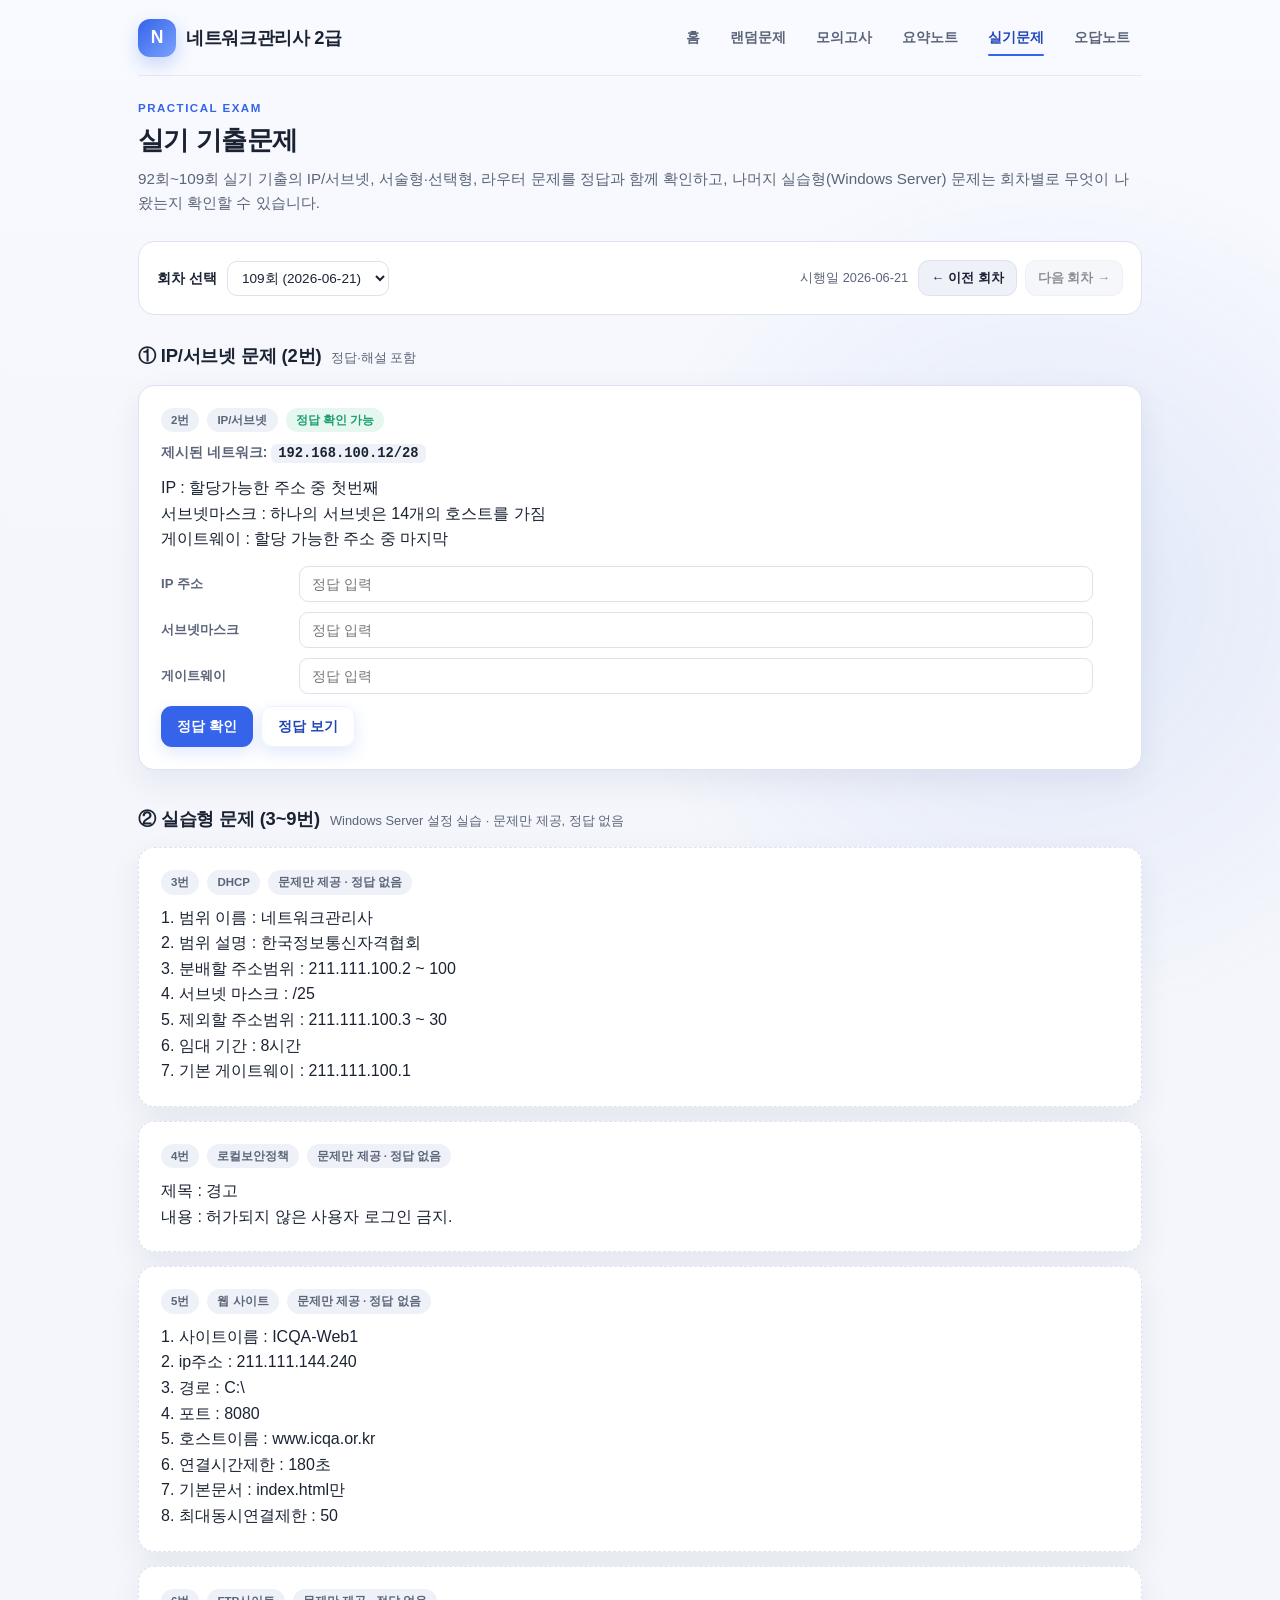
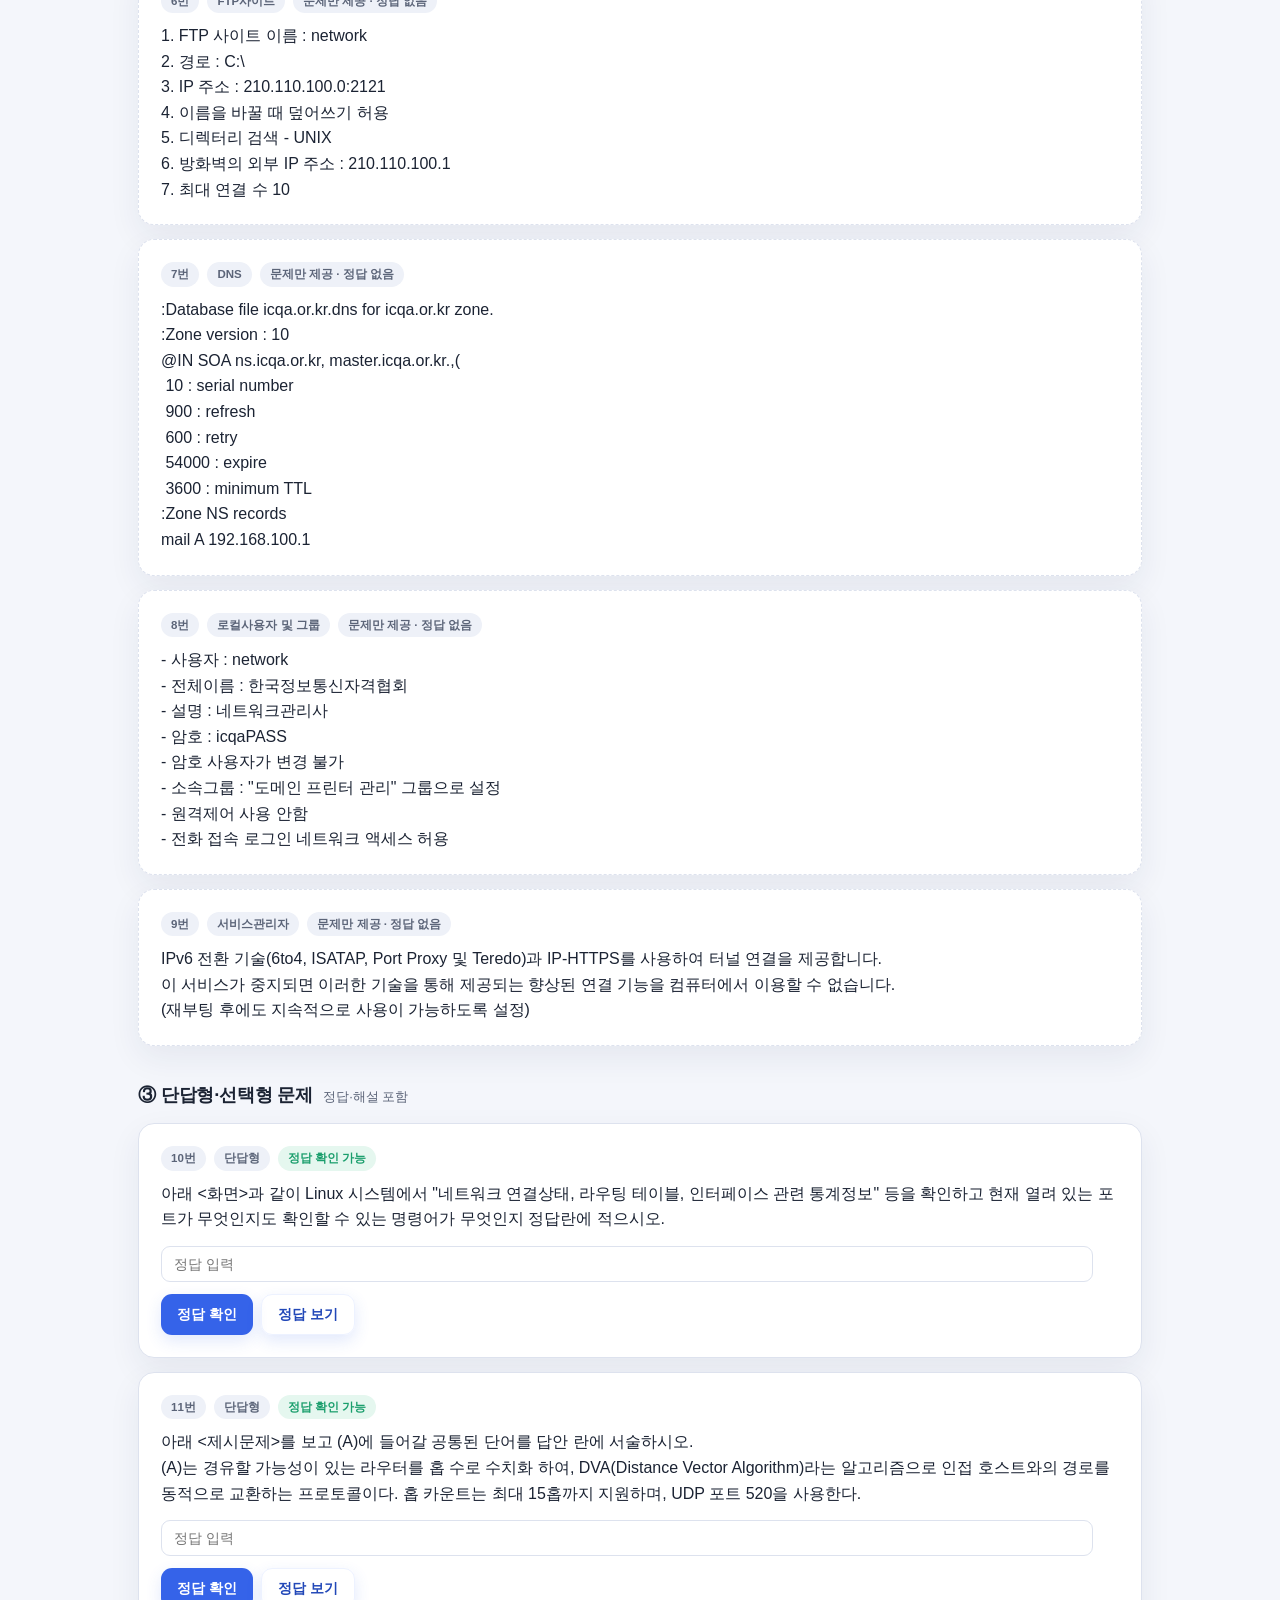
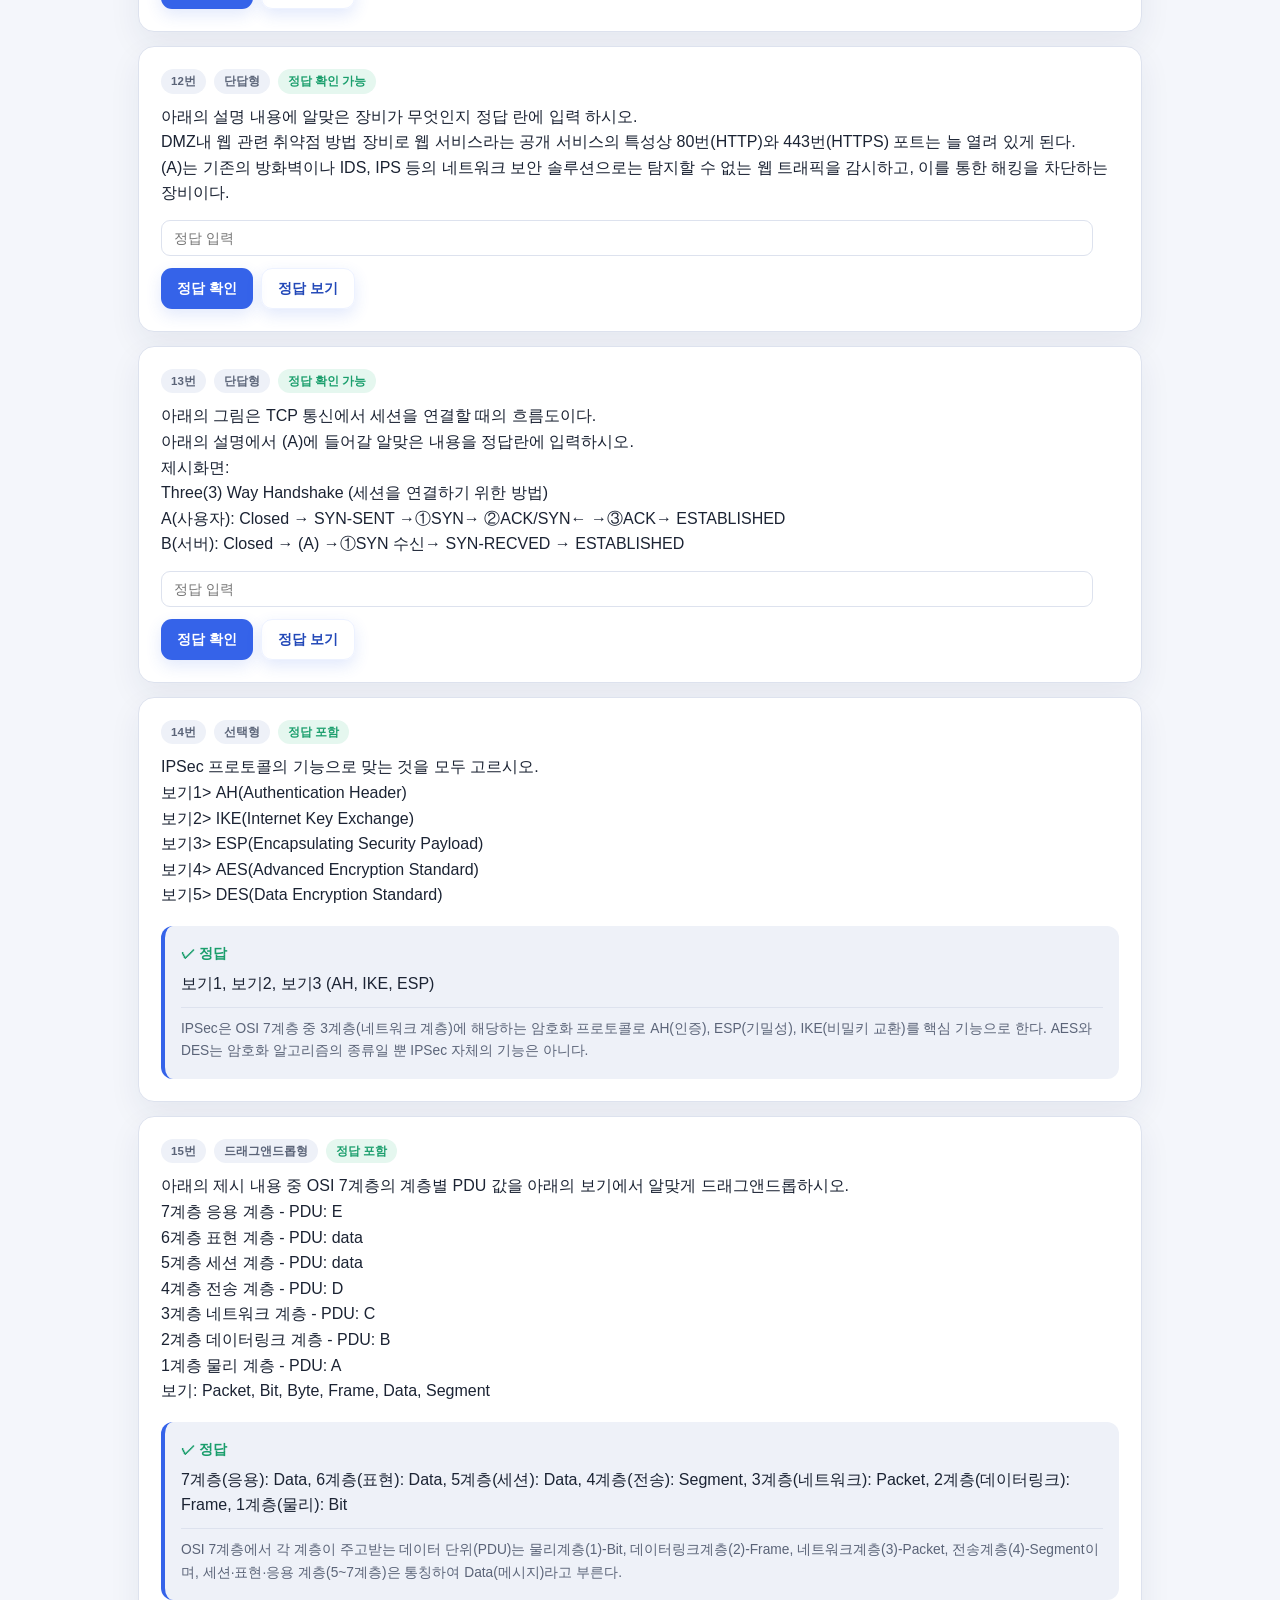
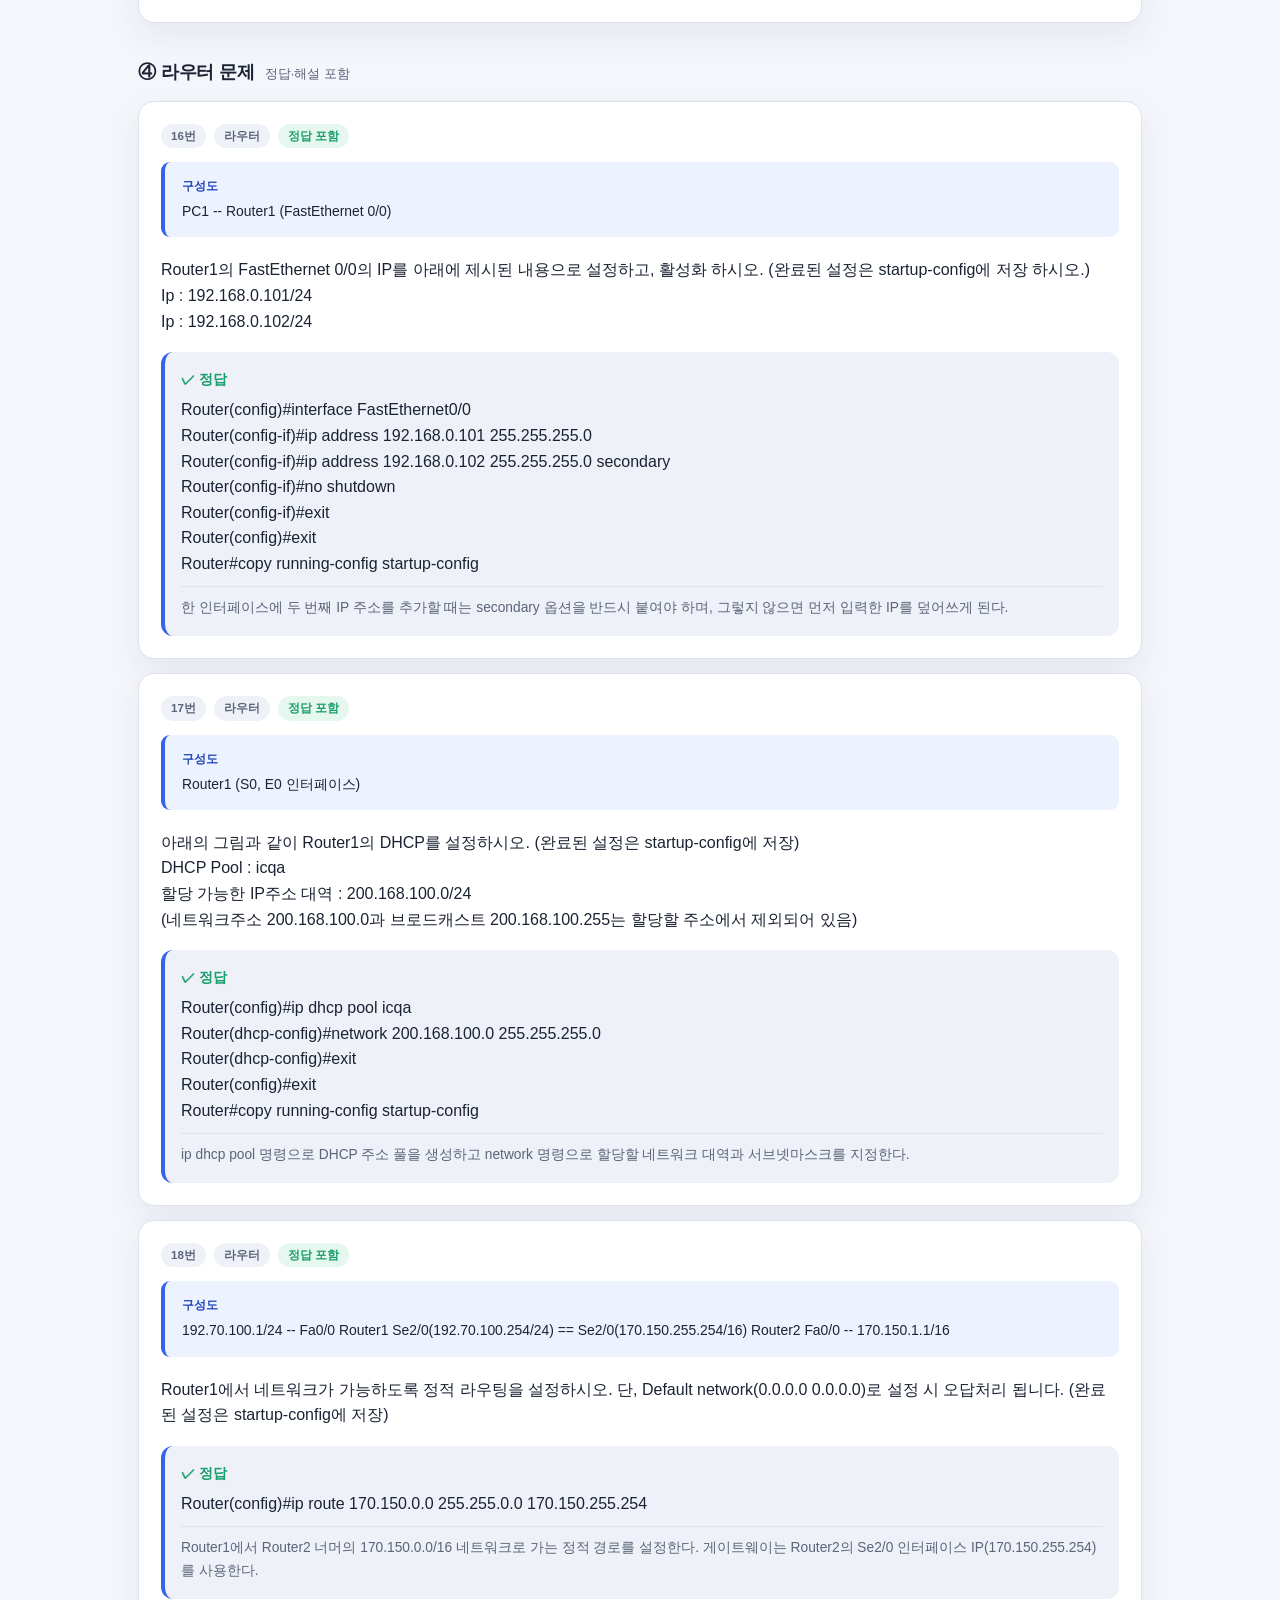
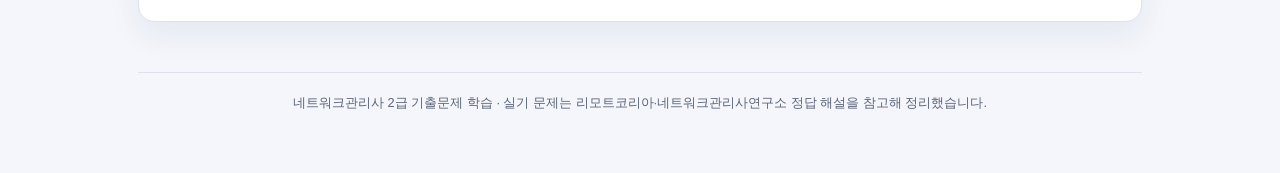
==== commit 2d9e20e7: "Add answer-check inputs for 실기 IP/서브넷 and 단답형 questions Lets users type their answer and check it in" ====
--- a/practical.html
+++ b/practical.html
@@ -5,7 +5,7 @@
   <meta name="viewport" content="width=device-width, initial-scale=1.0" />
   <meta name="description" content="네트워크관리사 2급 실기 기출문제 (IP/서브넷, 단답형·선택형, 라우터 문제와 정답 해설)" />
   <title>실기 기출문제 · 네트워크관리사 2급</title>
-  <link rel="stylesheet" href="css/style.css?v=20260826-1" />
+  <link rel="stylesheet" href="css/style.css?v=20260827-1" />
 </head>
 <body>
   <div class="wrap">
@@ -46,6 +46,6 @@
 
     <footer class="site-footer">네트워크관리사 2급 기출문제 학습 · 실기 문제는 리모트코리아·네트워크관리사연구소 정답 해설을 참고해 정리했습니다.</footer>
   </div>
-  <script src="js/practical.js?v=20260826-1"></script>
+  <script src="js/practical.js?v=20260827-1"></script>
 </body>
 </html>
--- a/css/style.css
+++ b/css/style.css
@@ -800,6 +800,37 @@
 
 .pill.no-answer { background: var(--surface-2); color: var(--text-muted); }
 .pill.answer { background: var(--success-soft); color: var(--success); }
+
+.answer-check { margin-top: 14px; }
+.answer-fields { display: flex; flex-direction: column; gap: 10px; margin-bottom: 12px; }
+.answer-field { display: flex; align-items: center; gap: 8px; }
+.answer-field label { flex: 0 0 130px; font-size: .82rem; color: var(--text-muted); font-weight: 600; }
+.answer-field.wide { flex: 1; }
+.answer-input {
+  flex: 1;
+  min-width: 0;
+  padding: 9px 12px;
+  border-radius: 9px;
+  border: 1px solid var(--border);
+  background: var(--surface);
+  color: var(--text);
+  font-size: .9rem;
+  font-family: inherit;
+}
+.answer-input:focus { outline: none; border-color: var(--primary); }
+.answer-input.correct { border-color: var(--success); background: var(--success-soft); }
+.answer-input.wrong { border-color: var(--danger); background: var(--danger-soft); }
+.field-mark { width: 18px; flex: none; font-weight: 800; text-align: center; }
+.answer-actions { display: flex; gap: 8px; flex-wrap: wrap; }
+.check-summary { margin-top: 10px; font-weight: 700; font-size: .88rem; display: none; }
+.check-summary.show { display: block; }
+.check-summary.ok { color: var(--success); }
+.check-summary.no { color: var(--danger); }
+
+@media (max-width: 640px) {
+  .answer-field { flex-wrap: wrap; }
+  .answer-field label { flex: 0 0 100%; }
+}
 .empty-note { color: var(--text-muted); font-size: .86rem; }
 
 @media (max-width: 760px) {
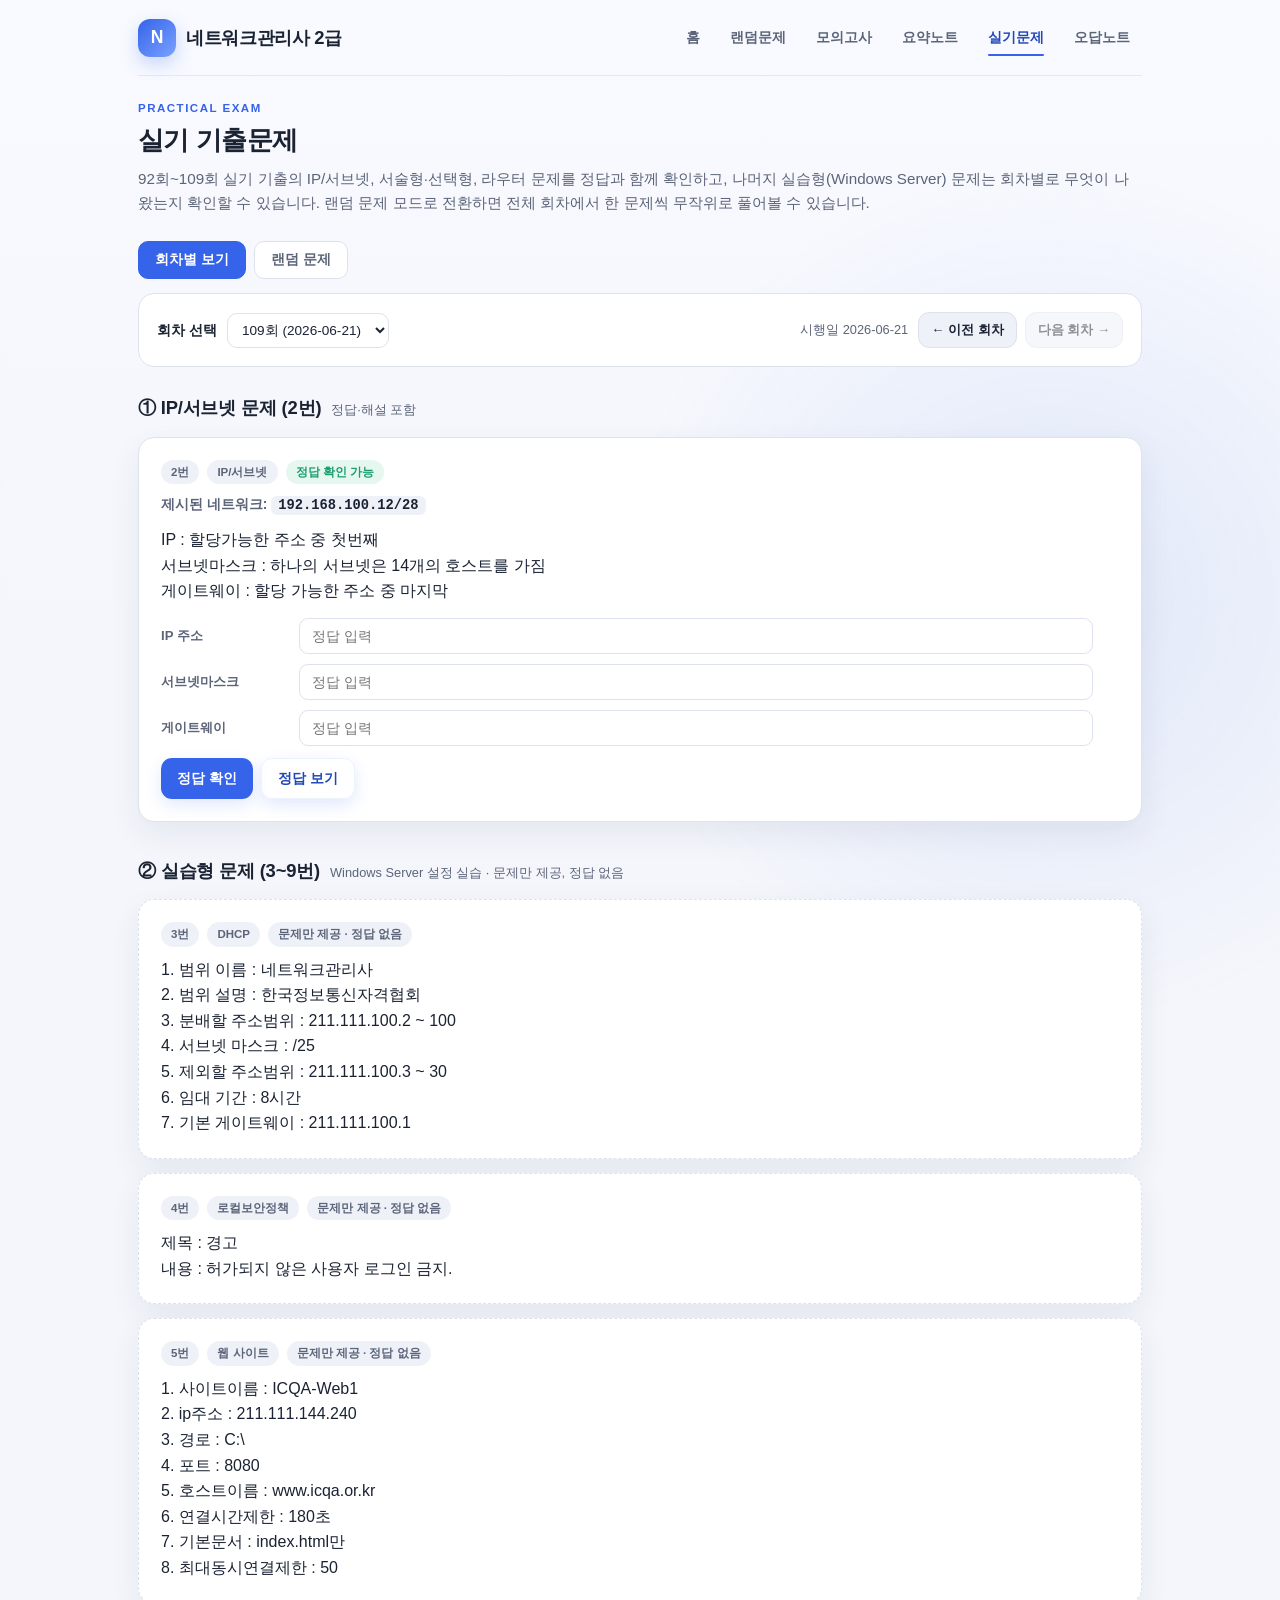
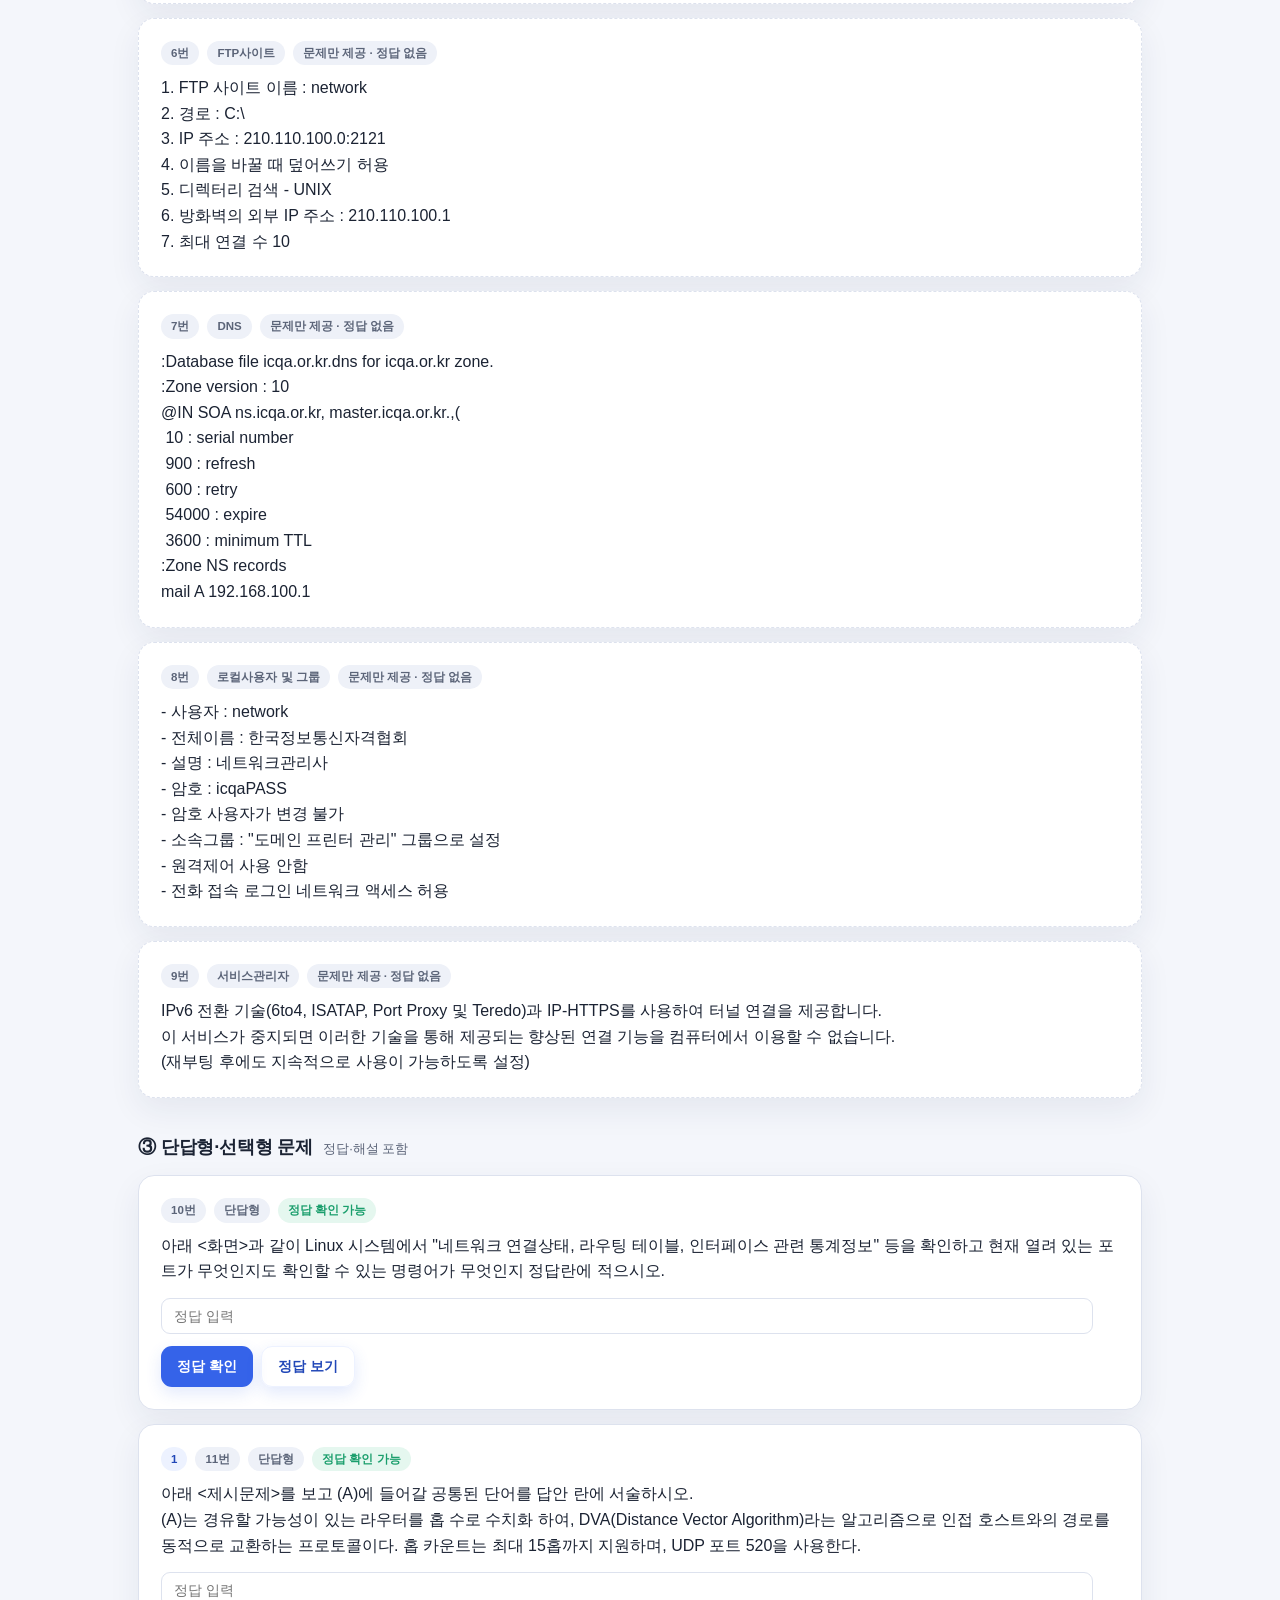
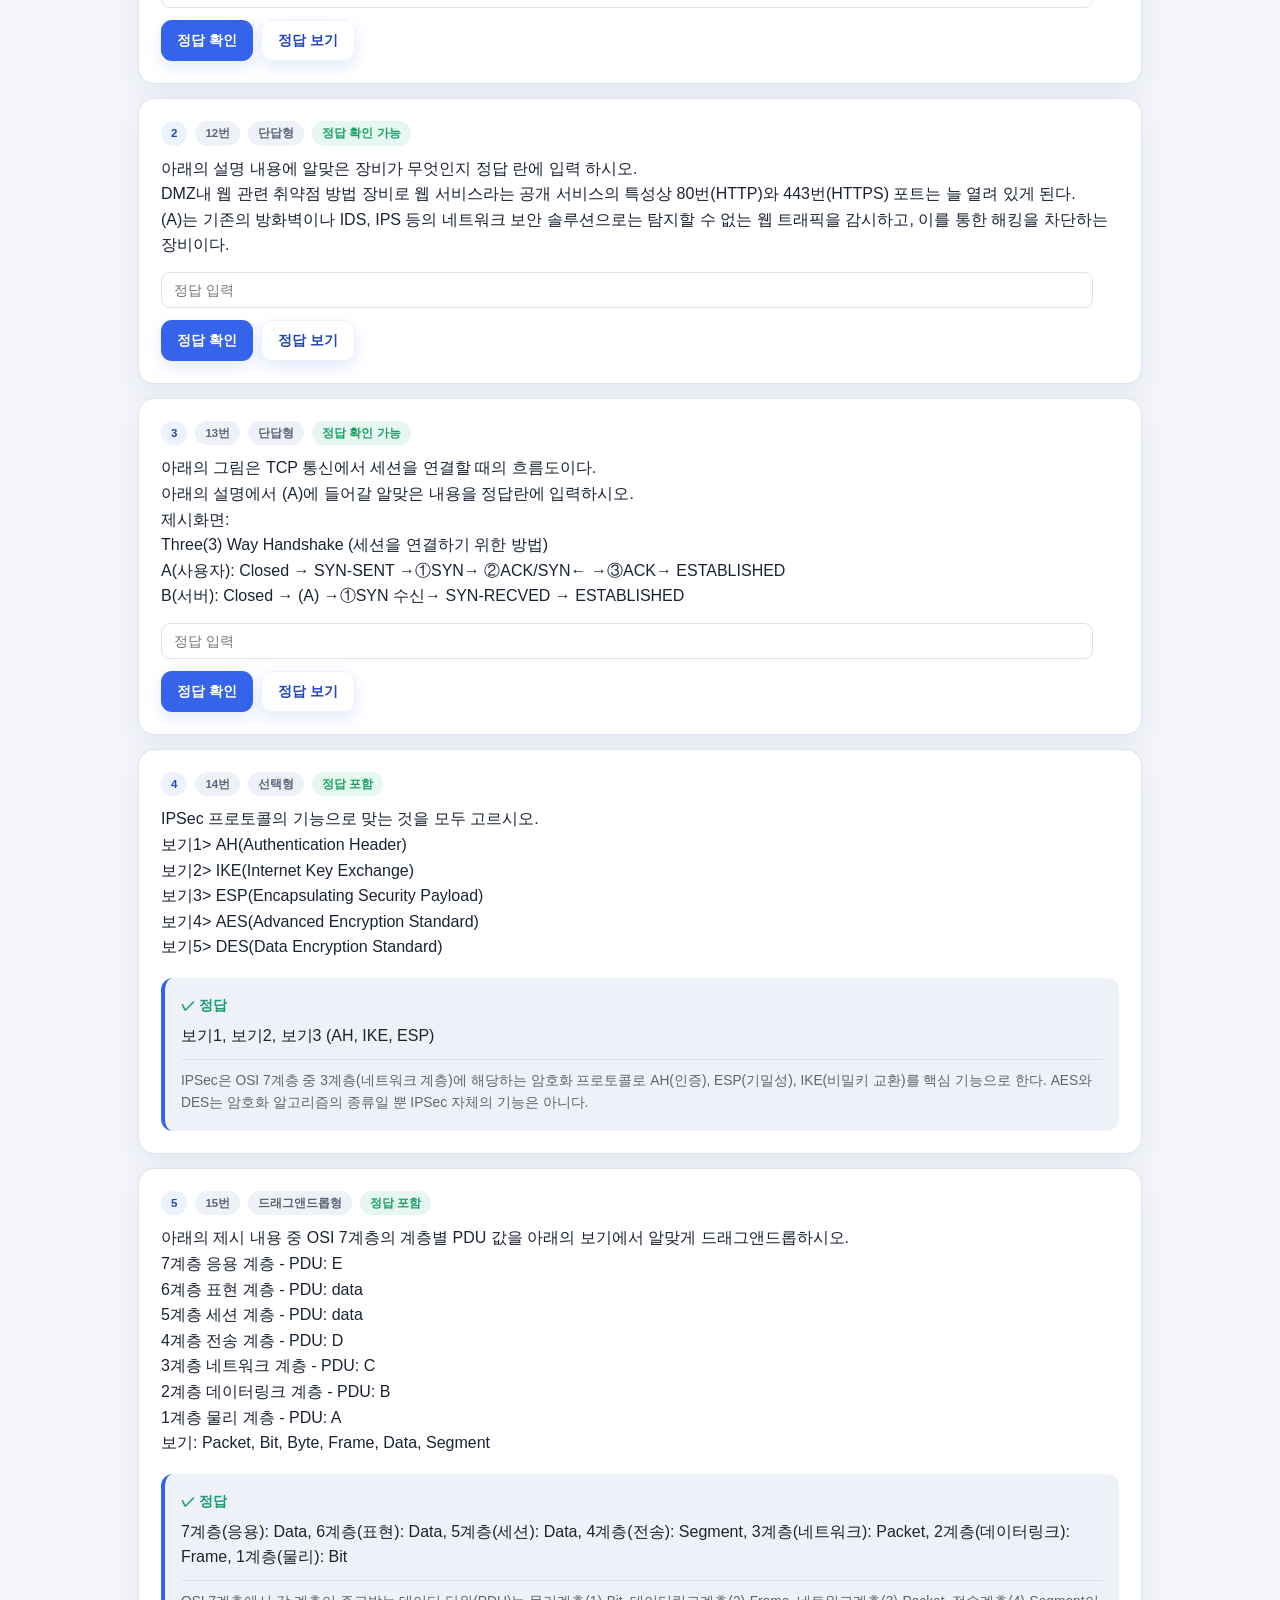
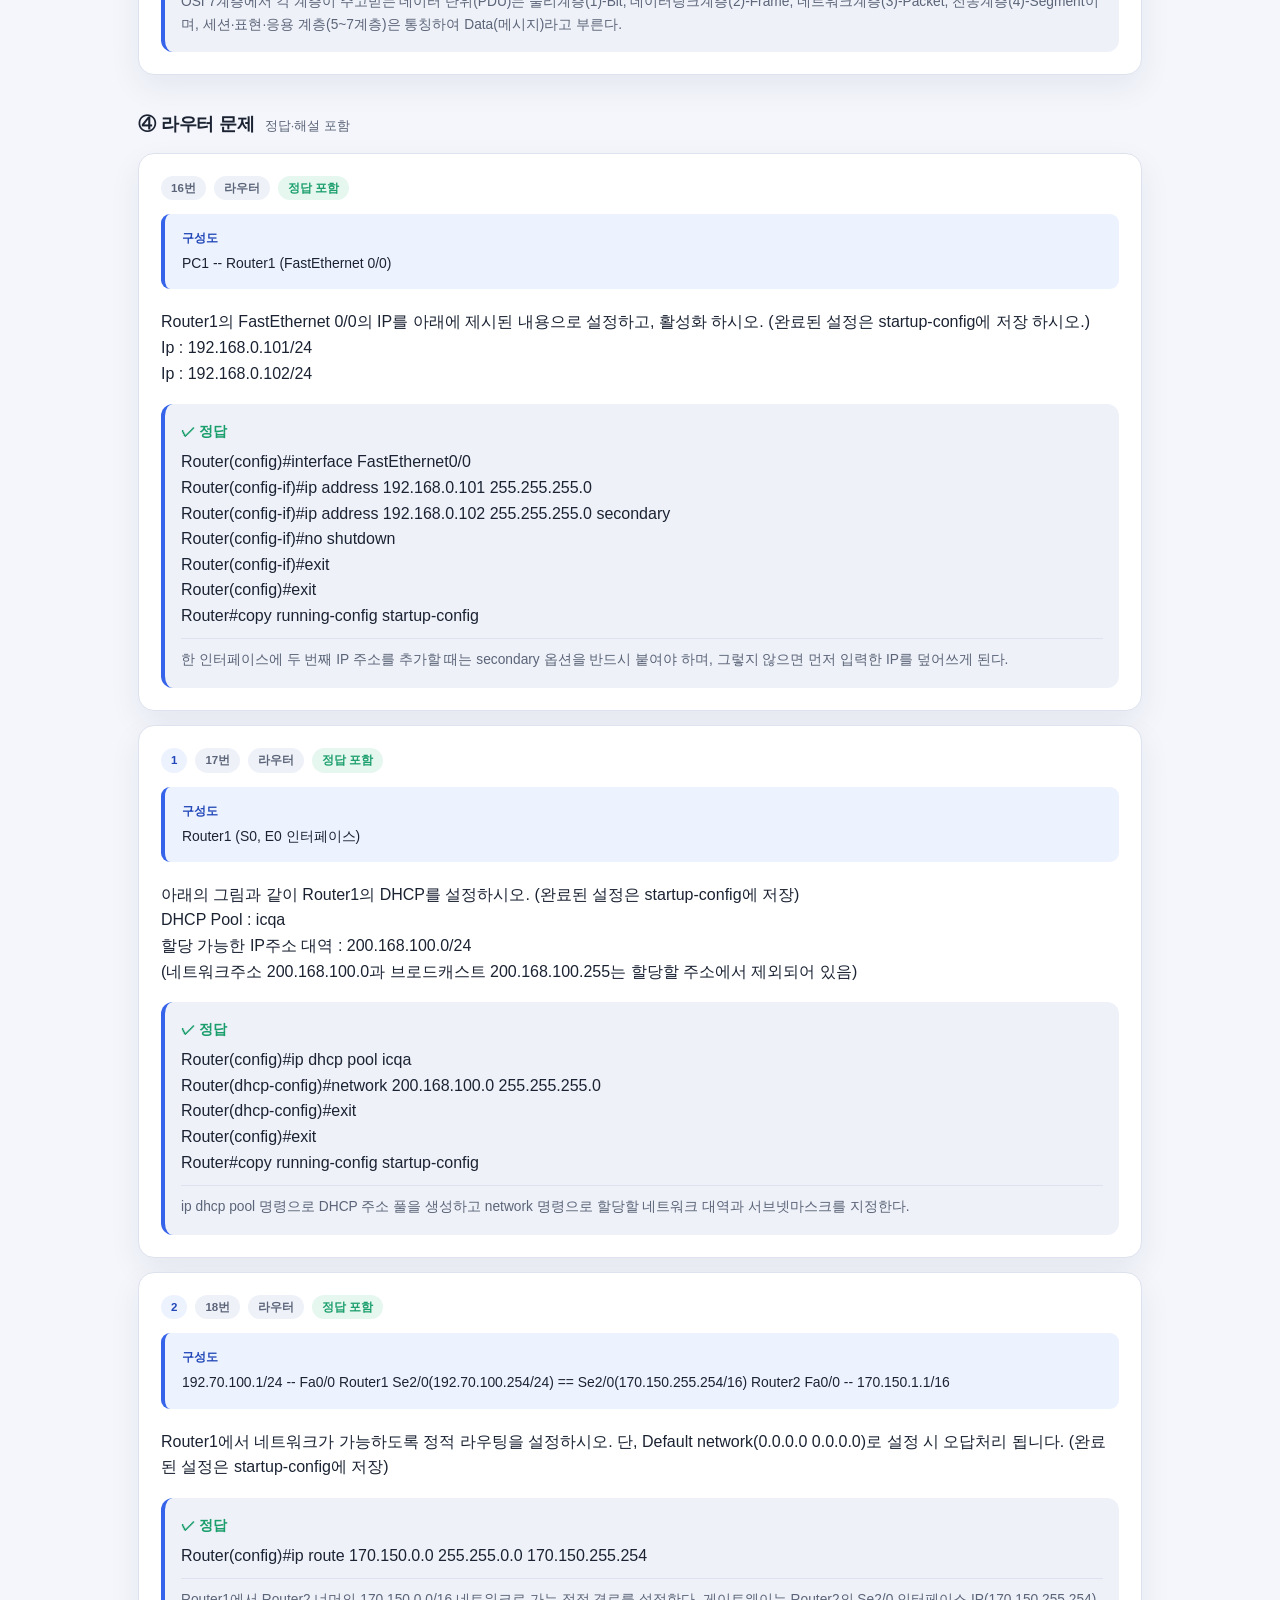
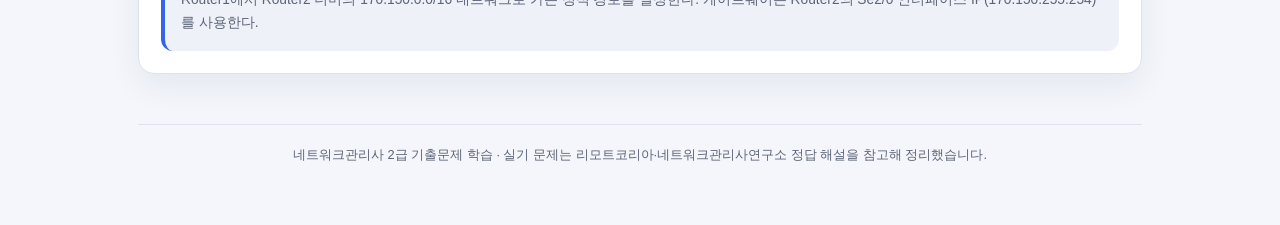
==== commit 249476f5: "Add random question mode for 실기 practical exam questions Adds a round-view / random-mode toggle to p" ====
--- a/practical.html
+++ b/practical.html
@@ -5,7 +5,7 @@
   <meta name="viewport" content="width=device-width, initial-scale=1.0" />
   <meta name="description" content="네트워크관리사 2급 실기 기출문제 (IP/서브넷, 단답형·선택형, 라우터 문제와 정답 해설)" />
   <title>실기 기출문제 · 네트워크관리사 2급</title>
-  <link rel="stylesheet" href="css/style.css?v=20260827-1" />
+  <link rel="stylesheet" href="css/style.css?v=20260827-2" />
 </head>
 <body>
   <div class="wrap">
@@ -26,11 +26,16 @@
         <div>
           <span class="eyebrow">PRACTICAL EXAM</span>
           <h1>실기 기출문제</h1>
-          <p>92회~109회 실기 기출의 IP/서브넷, 서술형·선택형, 라우터 문제를 정답과 함께 확인하고, 나머지 실습형(Windows Server) 문제는 회차별로 무엇이 나왔는지 확인할 수 있습니다.</p>
+          <p>92회~109회 실기 기출의 IP/서브넷, 서술형·선택형, 라우터 문제를 정답과 함께 확인하고, 나머지 실습형(Windows Server) 문제는 회차별로 무엇이 나왔는지 확인할 수 있습니다. 랜덤 문제 모드로 전환하면 전체 회차에서 한 문제씩 무작위로 풀어볼 수 있습니다.</p>
         </div>
       </div>
 
-      <div class="round-controls practical-round-bar">
+      <div class="mode-toggle" role="tablist" aria-label="실기 문제 보기 방식">
+        <button type="button" id="modeRoundBtn" class="mode-btn" data-mode="round">회차별 보기</button>
+        <button type="button" id="modeRandomBtn" class="mode-btn" data-mode="random">랜덤 문제</button>
+      </div>
+
+      <div id="roundBar" class="round-controls practical-round-bar">
         <label for="roundSelect">회차 선택</label>
         <select id="roundSelect" class="round-select"></select>
         <span id="roundDate" class="round-note"></span>
@@ -40,12 +45,17 @@
         </div>
       </div>
 
+      <div id="randomBar" class="round-controls practical-random-bar" hidden>
+        <span id="randomScore" class="round-note">정답 0 / 응답 0</span>
+        <button id="nextRandomBtn" class="btn" type="button">다음 문제 →</button>
+      </div>
+
       <div id="practicalArea"></div>
       <div id="practicalEmpty" class="empty-state" hidden><p>실기 기출문제 데이터를 불러오지 못했습니다.</p></div>
     </main>
 
     <footer class="site-footer">네트워크관리사 2급 기출문제 학습 · 실기 문제는 리모트코리아·네트워크관리사연구소 정답 해설을 참고해 정리했습니다.</footer>
   </div>
-  <script src="js/practical.js?v=20260827-1"></script>
+  <script src="js/practical.js?v=20260827-2"></script>
 </body>
 </html>
--- a/css/style.css
+++ b/css/style.css
@@ -781,6 +781,21 @@
 }
 
 /* 실기 기출문제 페이지 */
+.mode-toggle { display: flex; gap: 8px; margin-bottom: 14px; }
+.mode-btn {
+  padding: 9px 16px;
+  border-radius: 10px;
+  border: 1px solid var(--border);
+  background: var(--surface);
+  color: var(--text-muted);
+  font-weight: 700;
+  font-size: 0.86rem;
+  cursor: pointer;
+}
+.mode-btn.active { background: var(--primary); color: white; border-color: var(--primary); }
+.pill.round-pill { background: var(--primary-soft); color: var(--primary-dark); }
+
+.practical-random-bar { justify-content: space-between; }
 .practical-round-bar { margin-bottom: 26px; }
 .practical-round-nav { display: flex; gap: 8px; }
 .practical-round-nav .btn { padding: 8px 12px; font-size: .82rem; }
@@ -834,7 +849,8 @@
 .empty-note { color: var(--text-muted); font-size: .86rem; }
 
 @media (max-width: 760px) {
-  .practical-round-bar.round-controls { align-items: stretch; flex-direction: column; }
+  .practical-round-bar.round-controls,
+  .practical-random-bar.round-controls { align-items: stretch; flex-direction: column; }
   .practical-round-nav { width: 100%; }
   .practical-round-nav .btn { flex: 1; }
 }
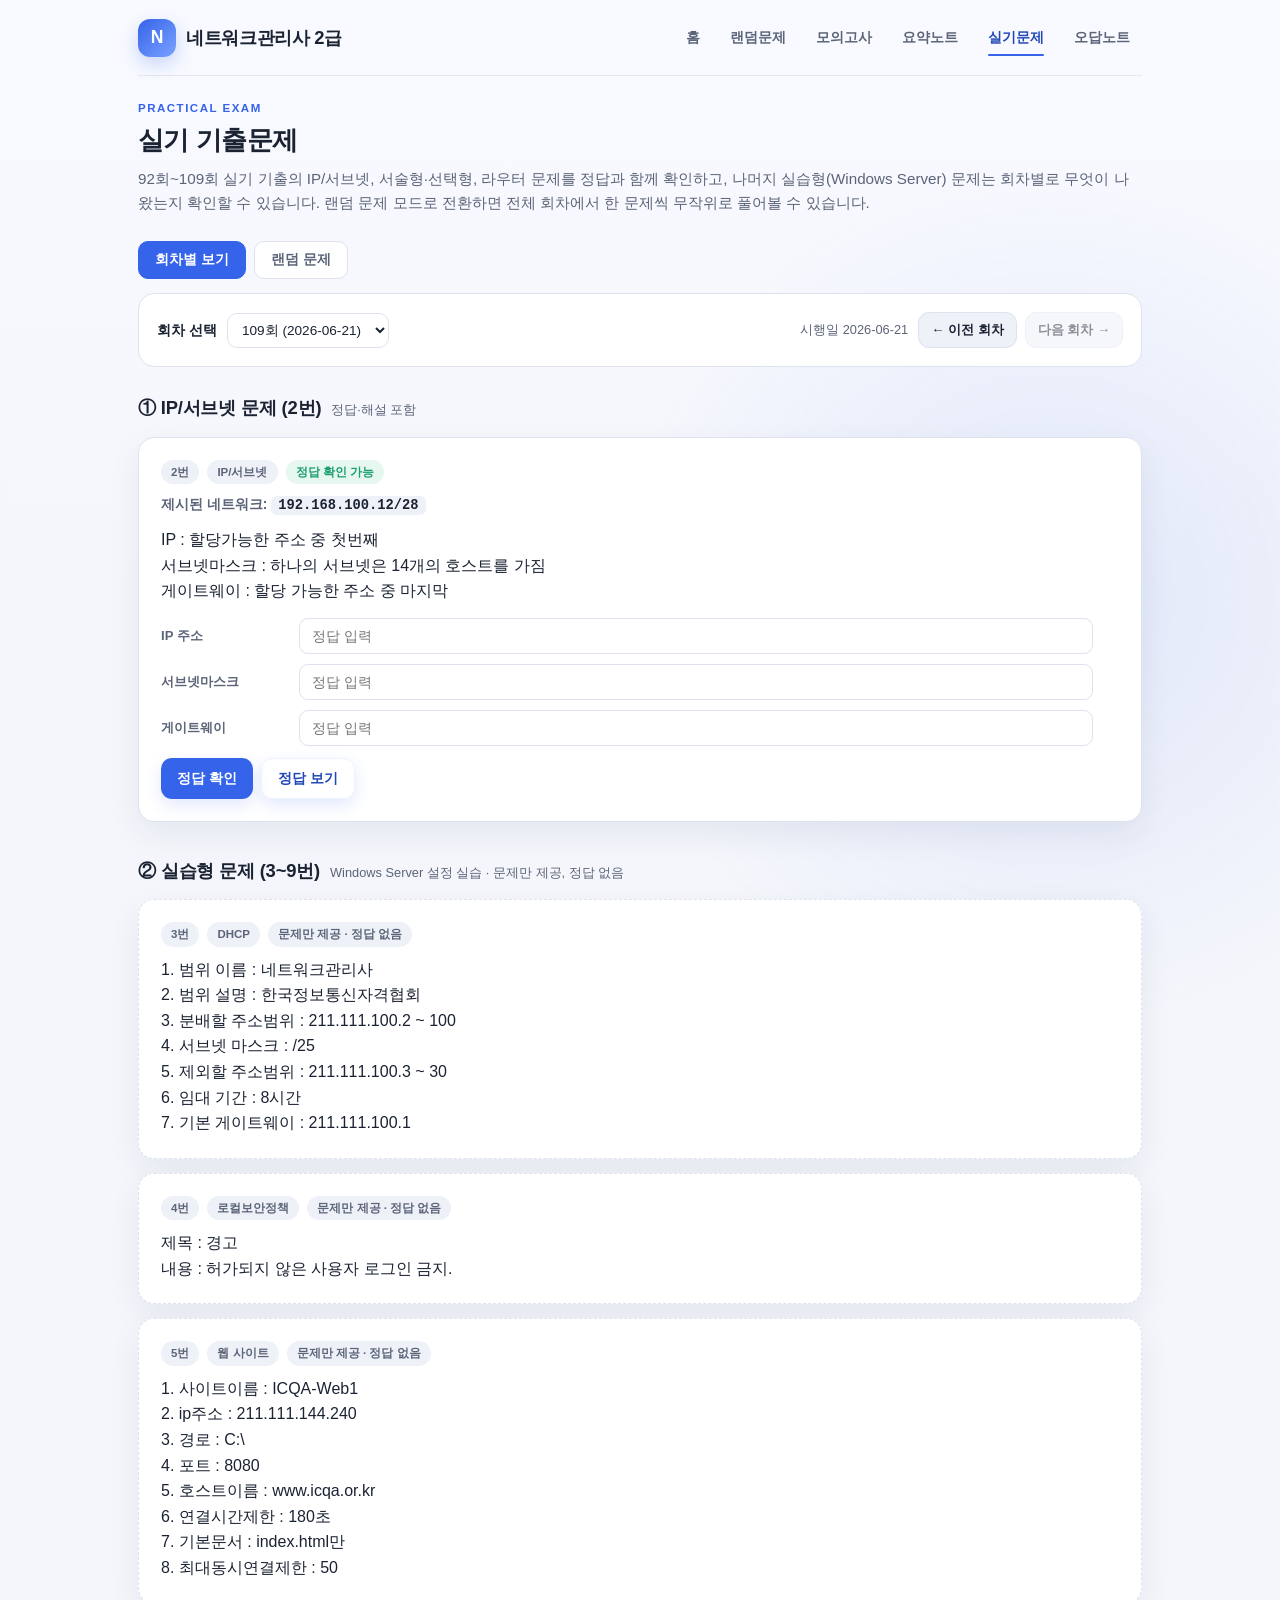
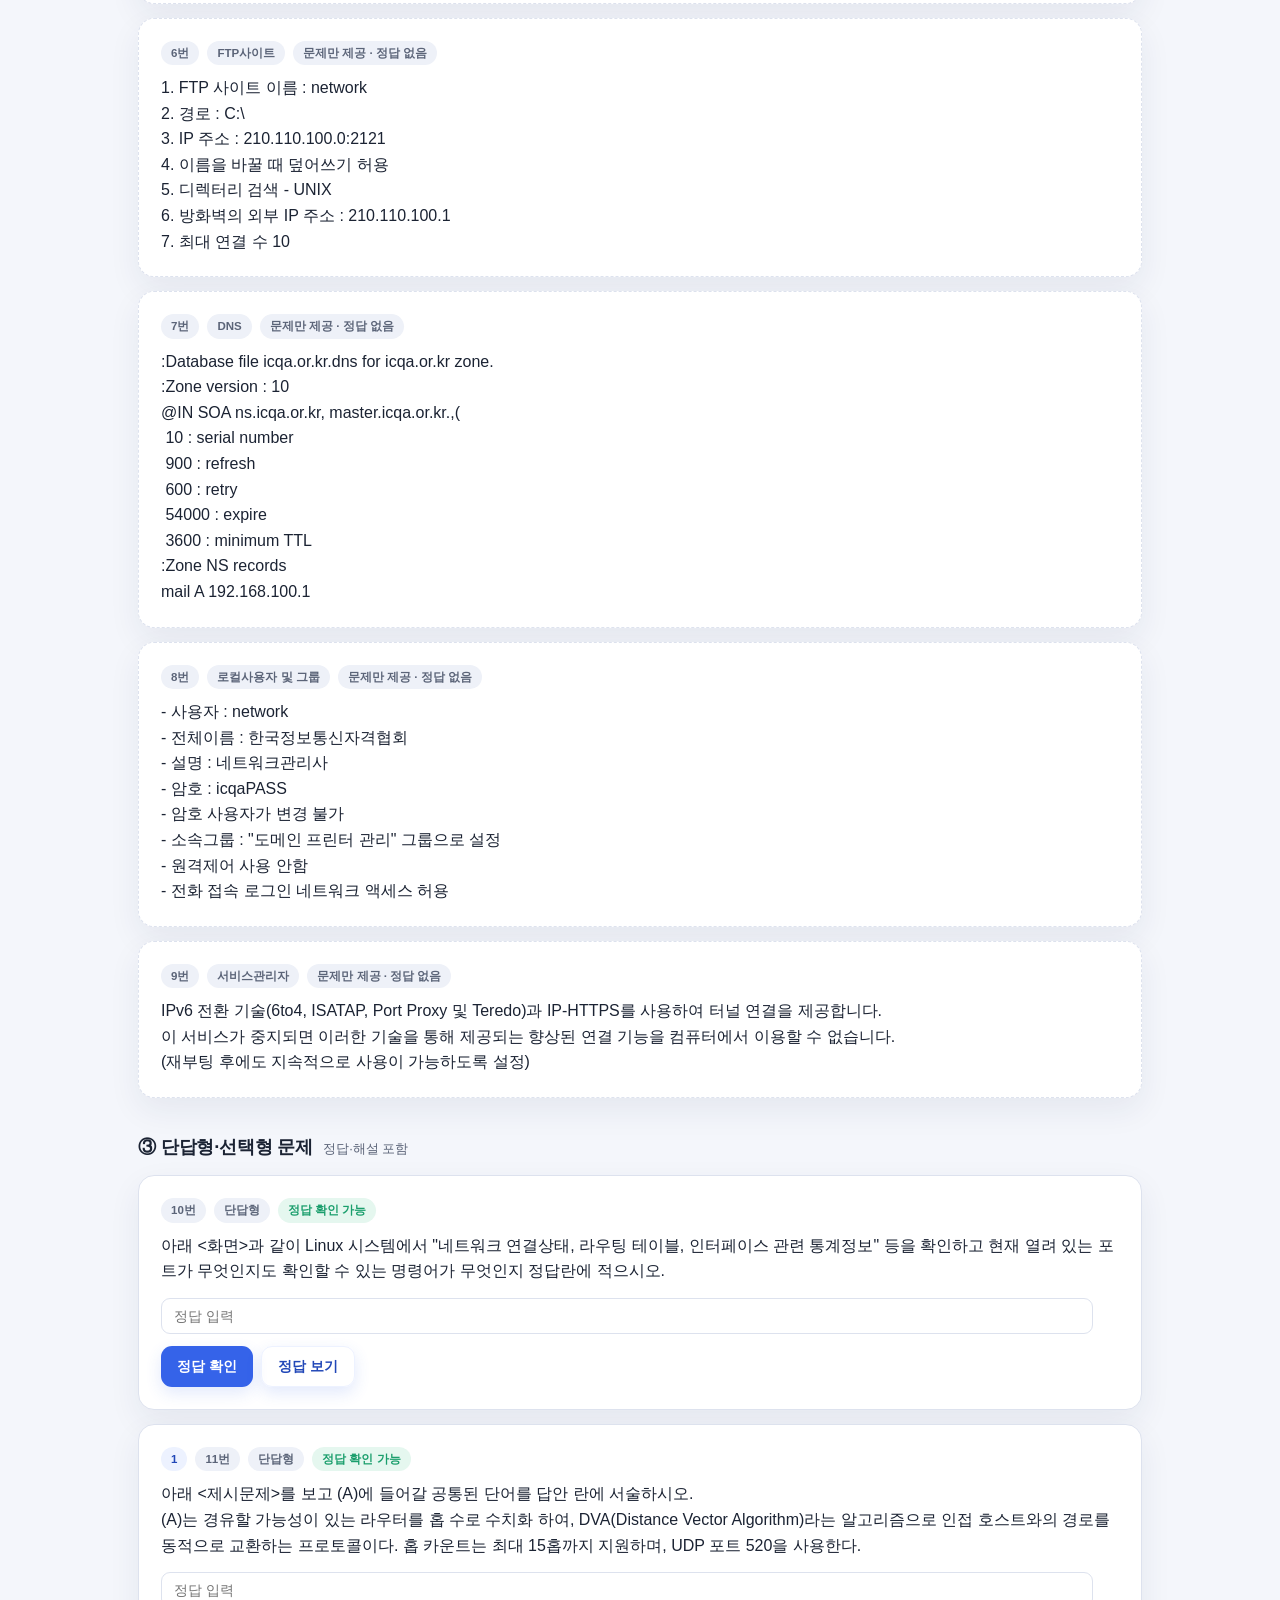
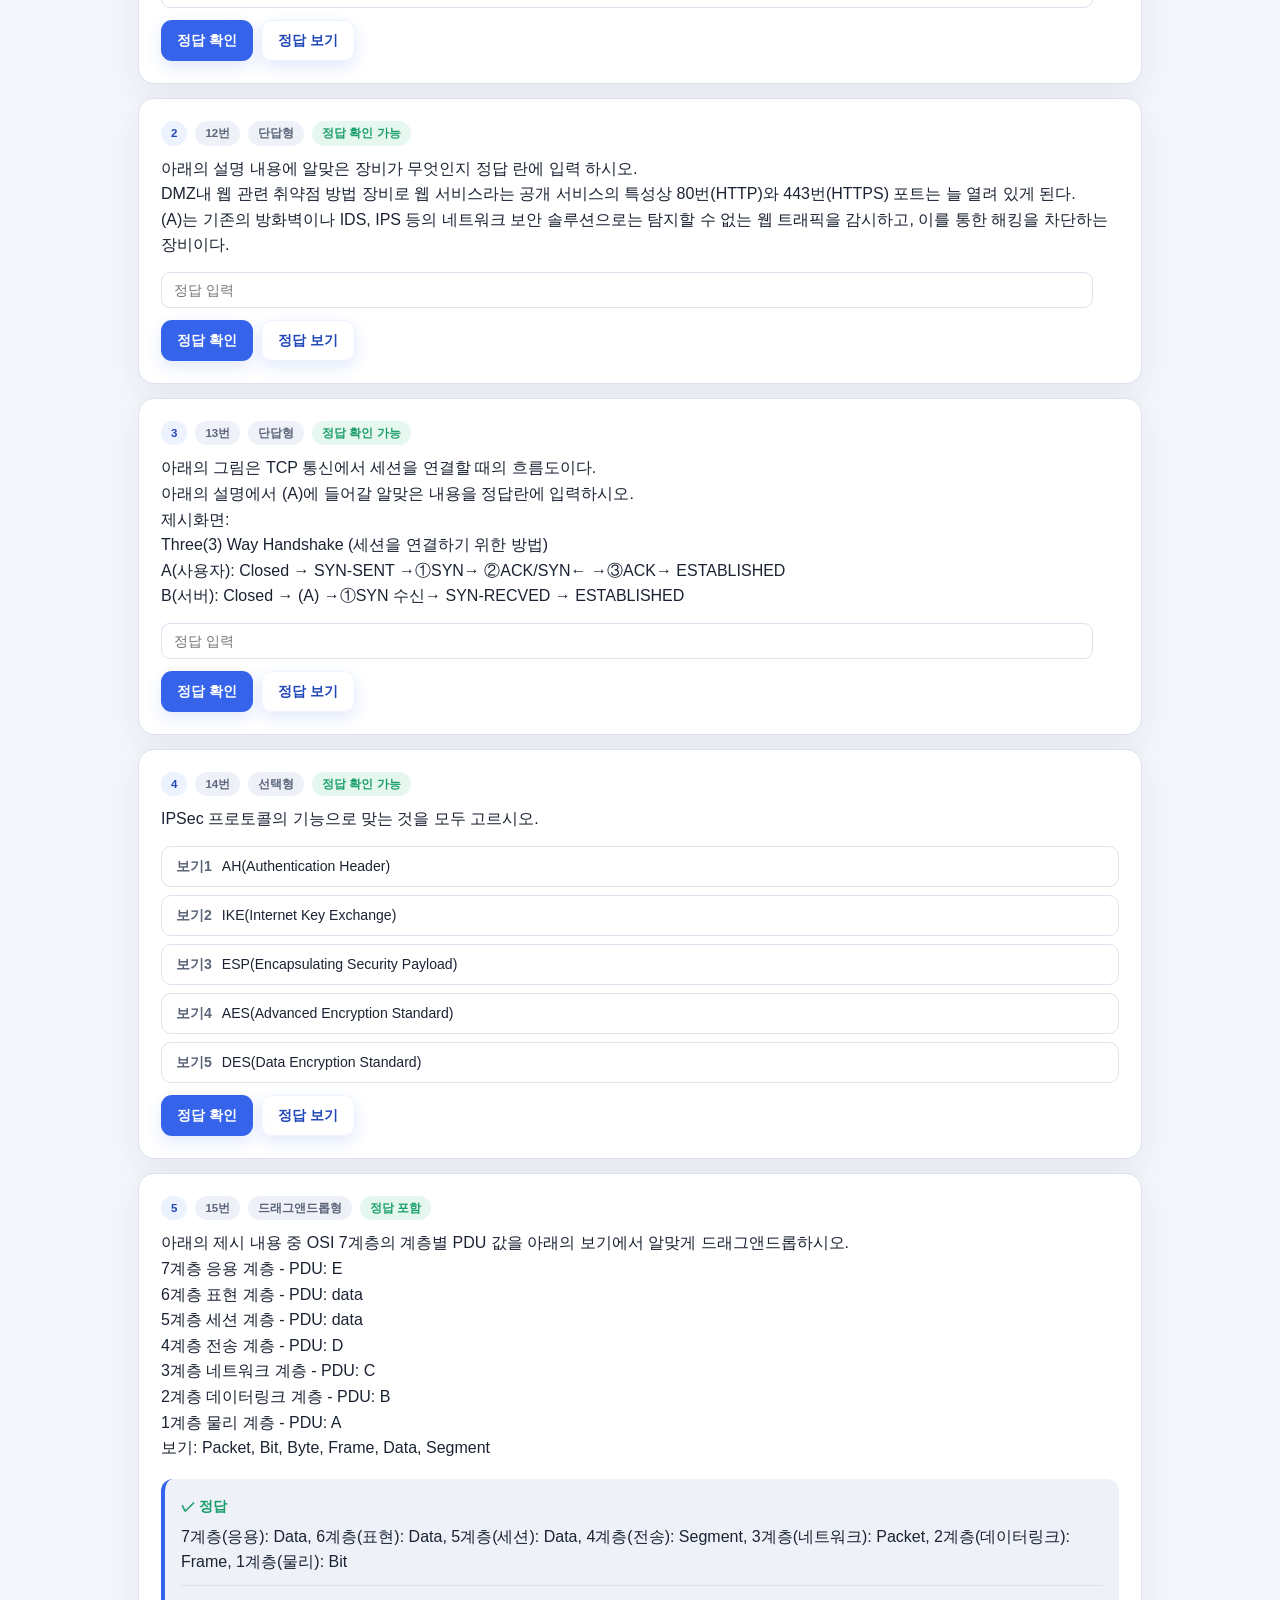
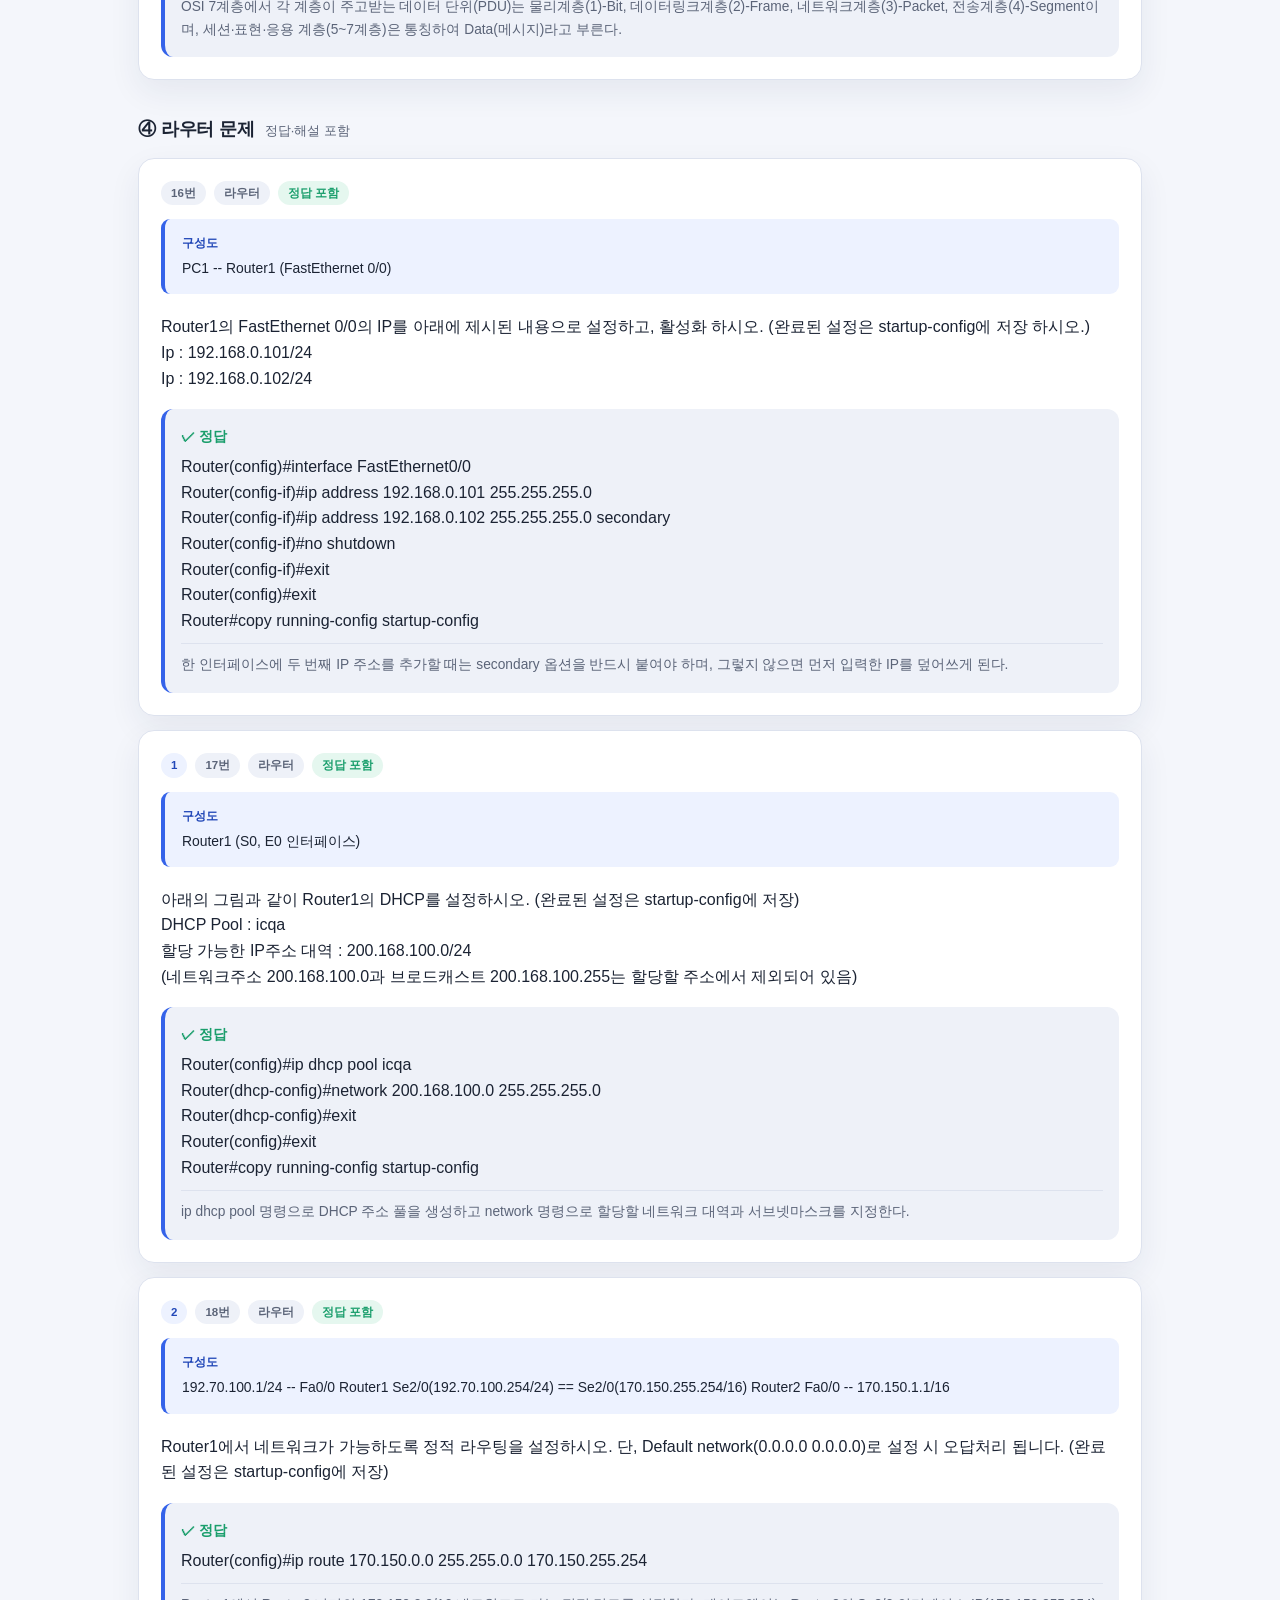
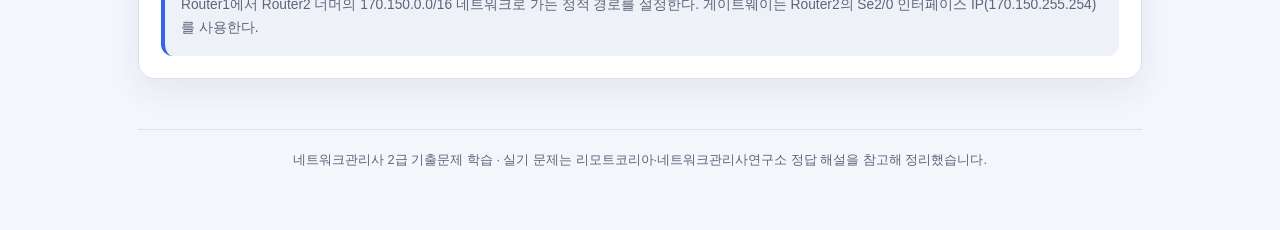
==== commit dbcad50f: "Add clickable choice selection and grading for 실기 선택형 questions Parses embedded 보기N>/circled-number " ====
--- a/practical.html
+++ b/practical.html
@@ -5,7 +5,7 @@
   <meta name="viewport" content="width=device-width, initial-scale=1.0" />
   <meta name="description" content="네트워크관리사 2급 실기 기출문제 (IP/서브넷, 단답형·선택형, 라우터 문제와 정답 해설)" />
   <title>실기 기출문제 · 네트워크관리사 2급</title>
-  <link rel="stylesheet" href="css/style.css?v=20260827-2" />
+  <link rel="stylesheet" href="css/style.css?v=20260827-3" />
 </head>
 <body>
   <div class="wrap">
@@ -56,6 +56,6 @@
 
     <footer class="site-footer">네트워크관리사 2급 기출문제 학습 · 실기 문제는 리모트코리아·네트워크관리사연구소 정답 해설을 참고해 정리했습니다.</footer>
   </div>
-  <script src="js/practical.js?v=20260827-2"></script>
+  <script src="js/practical.js?v=20260827-3"></script>
 </body>
 </html>
--- a/css/style.css
+++ b/css/style.css
@@ -842,6 +842,31 @@
 .check-summary.ok { color: var(--success); }
 .check-summary.no { color: var(--danger); }
 
+.choice-check { margin-top: 14px; }
+.choice-options { display: flex; flex-direction: column; gap: 8px; margin-bottom: 12px; }
+.choice-opt {
+  display: flex;
+  align-items: baseline;
+  gap: 10px;
+  width: 100%;
+  text-align: left;
+  padding: 10px 14px;
+  border-radius: 10px;
+  border: 1px solid var(--border);
+  background: var(--surface);
+  color: var(--text);
+  font-size: .88rem;
+  font-family: inherit;
+  cursor: pointer;
+}
+.choice-opt .opt-label { flex: none; font-weight: 800; color: var(--text-muted); }
+.choice-opt.selected { border-color: var(--primary); background: var(--primary-soft); }
+.choice-opt.selected .opt-label { color: var(--primary-dark); }
+.choice-opt.correct { border-color: var(--success); background: var(--success-soft); }
+.choice-opt.correct .opt-label { color: var(--success); }
+.choice-opt.wrong { border-color: var(--danger); background: var(--danger-soft); }
+.choice-opt.wrong .opt-label { color: var(--danger); }
+
 @media (max-width: 640px) {
   .answer-field { flex-wrap: wrap; }
   .answer-field label { flex: 0 0 100%; }
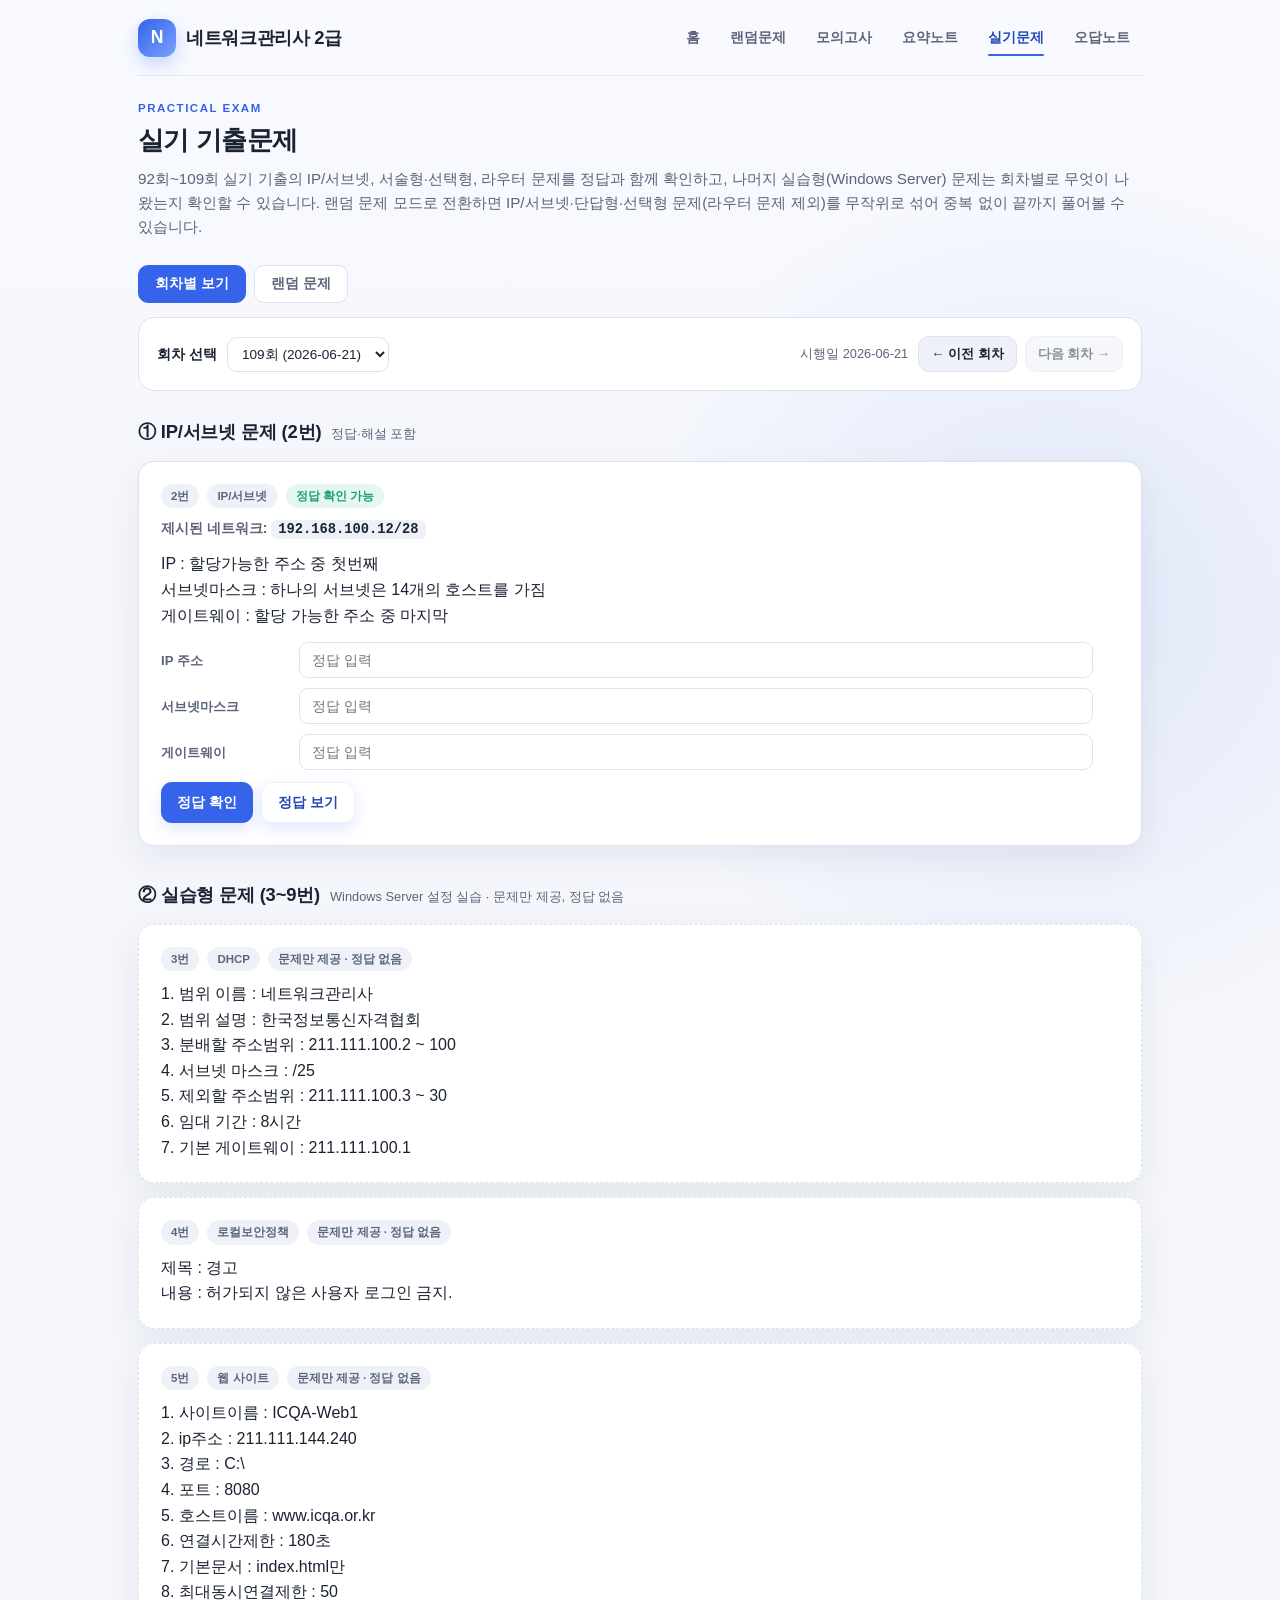
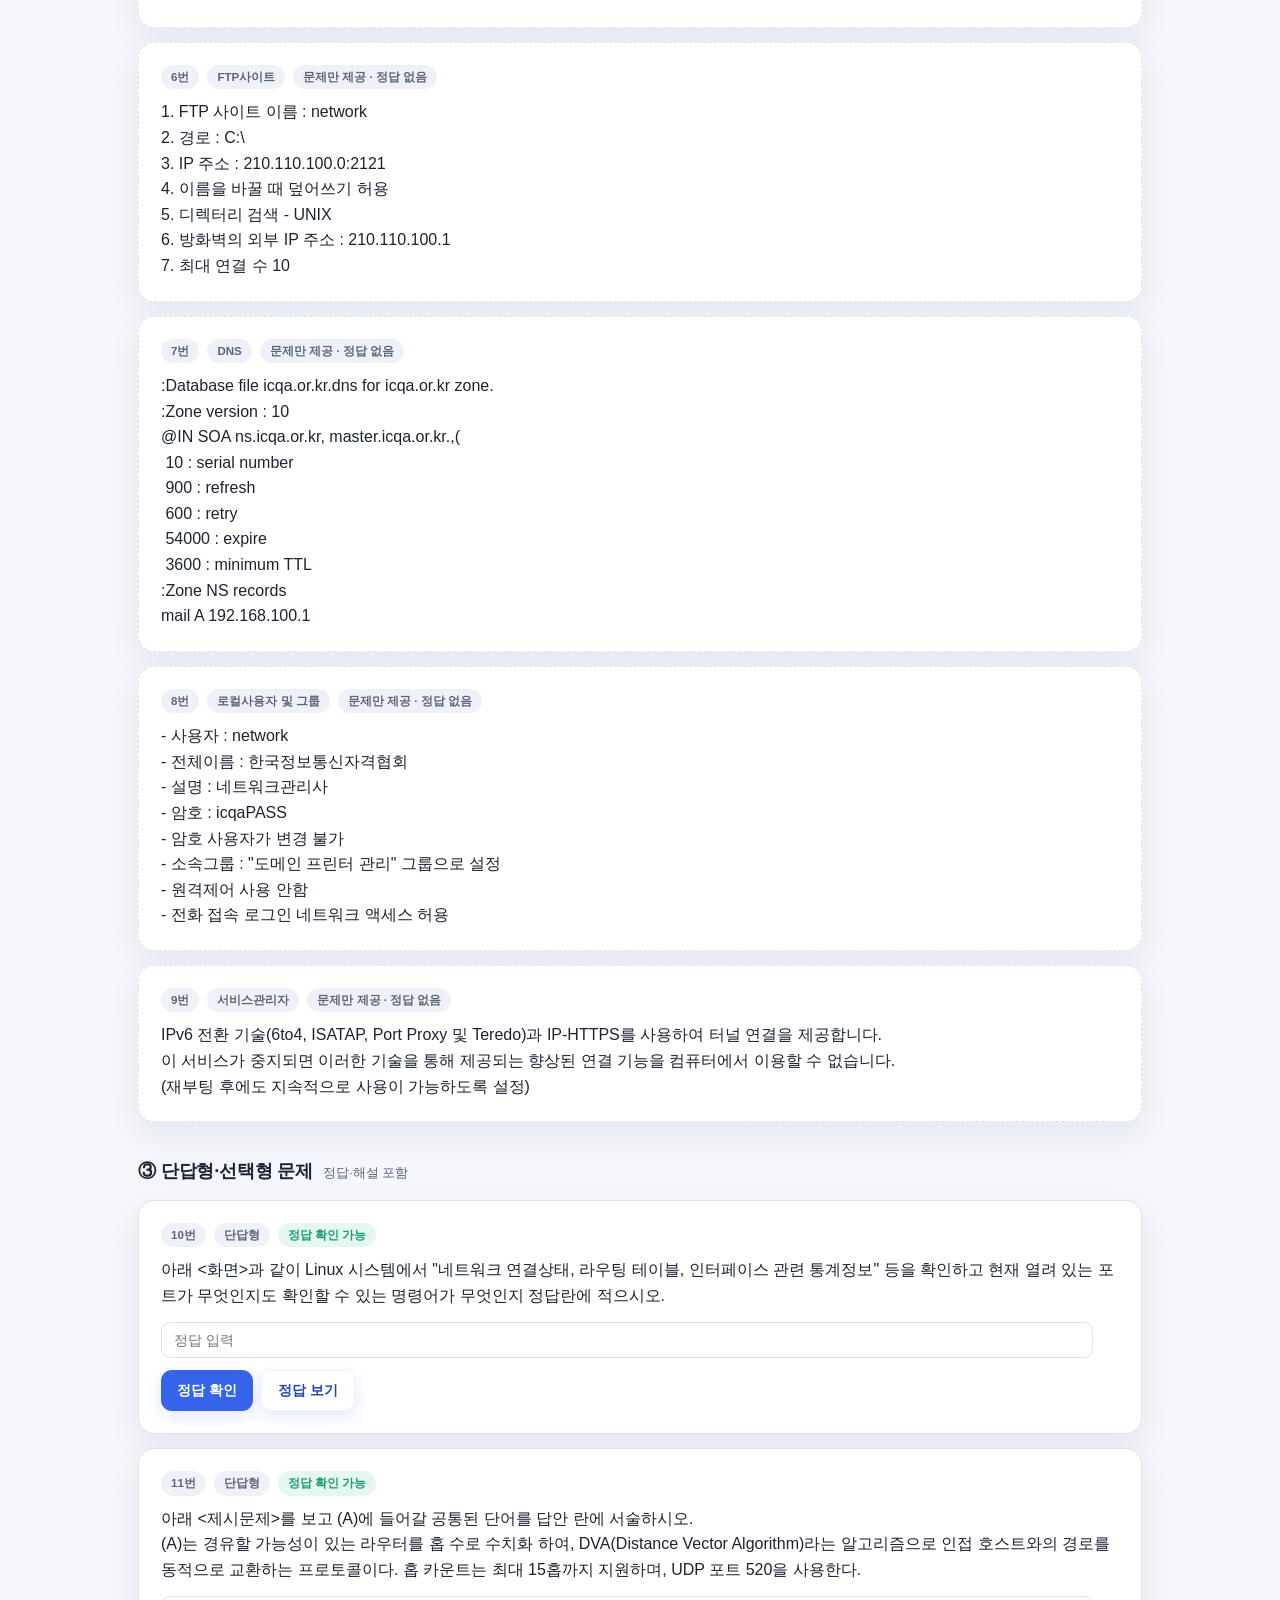
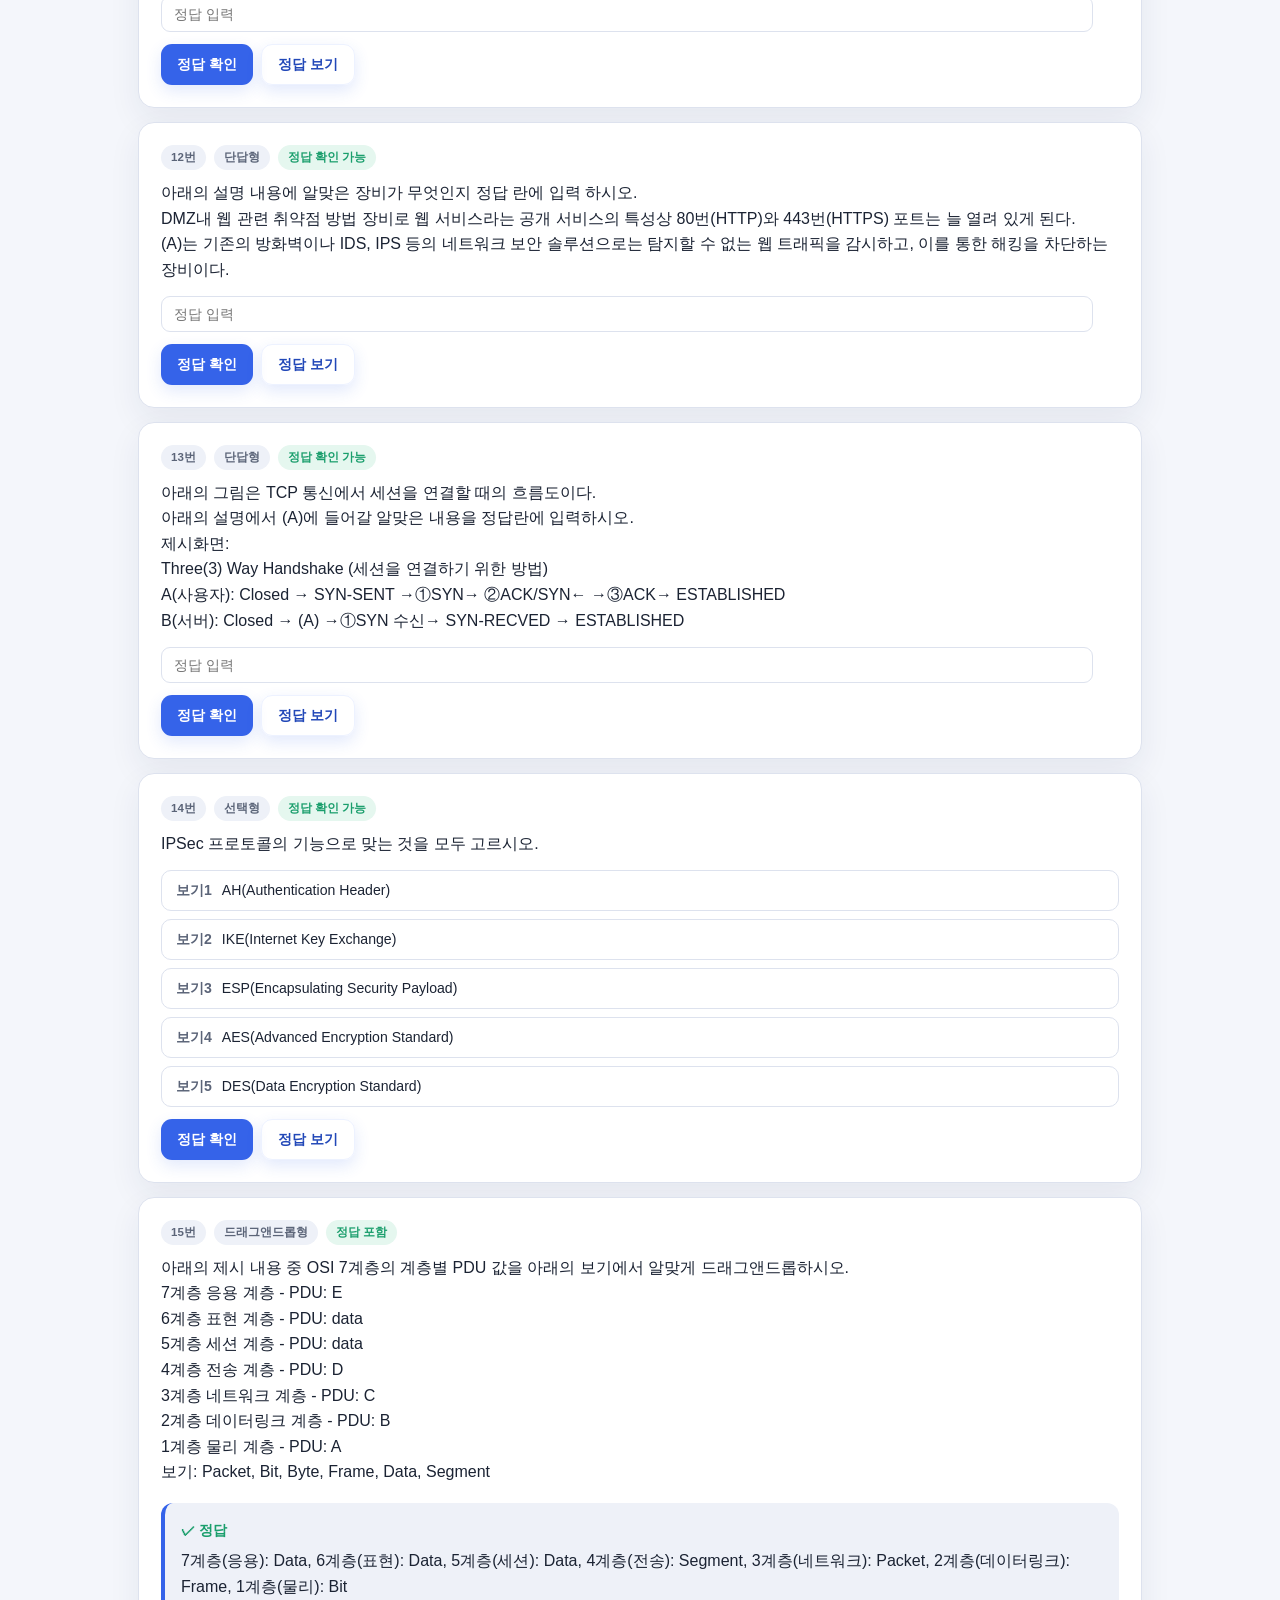
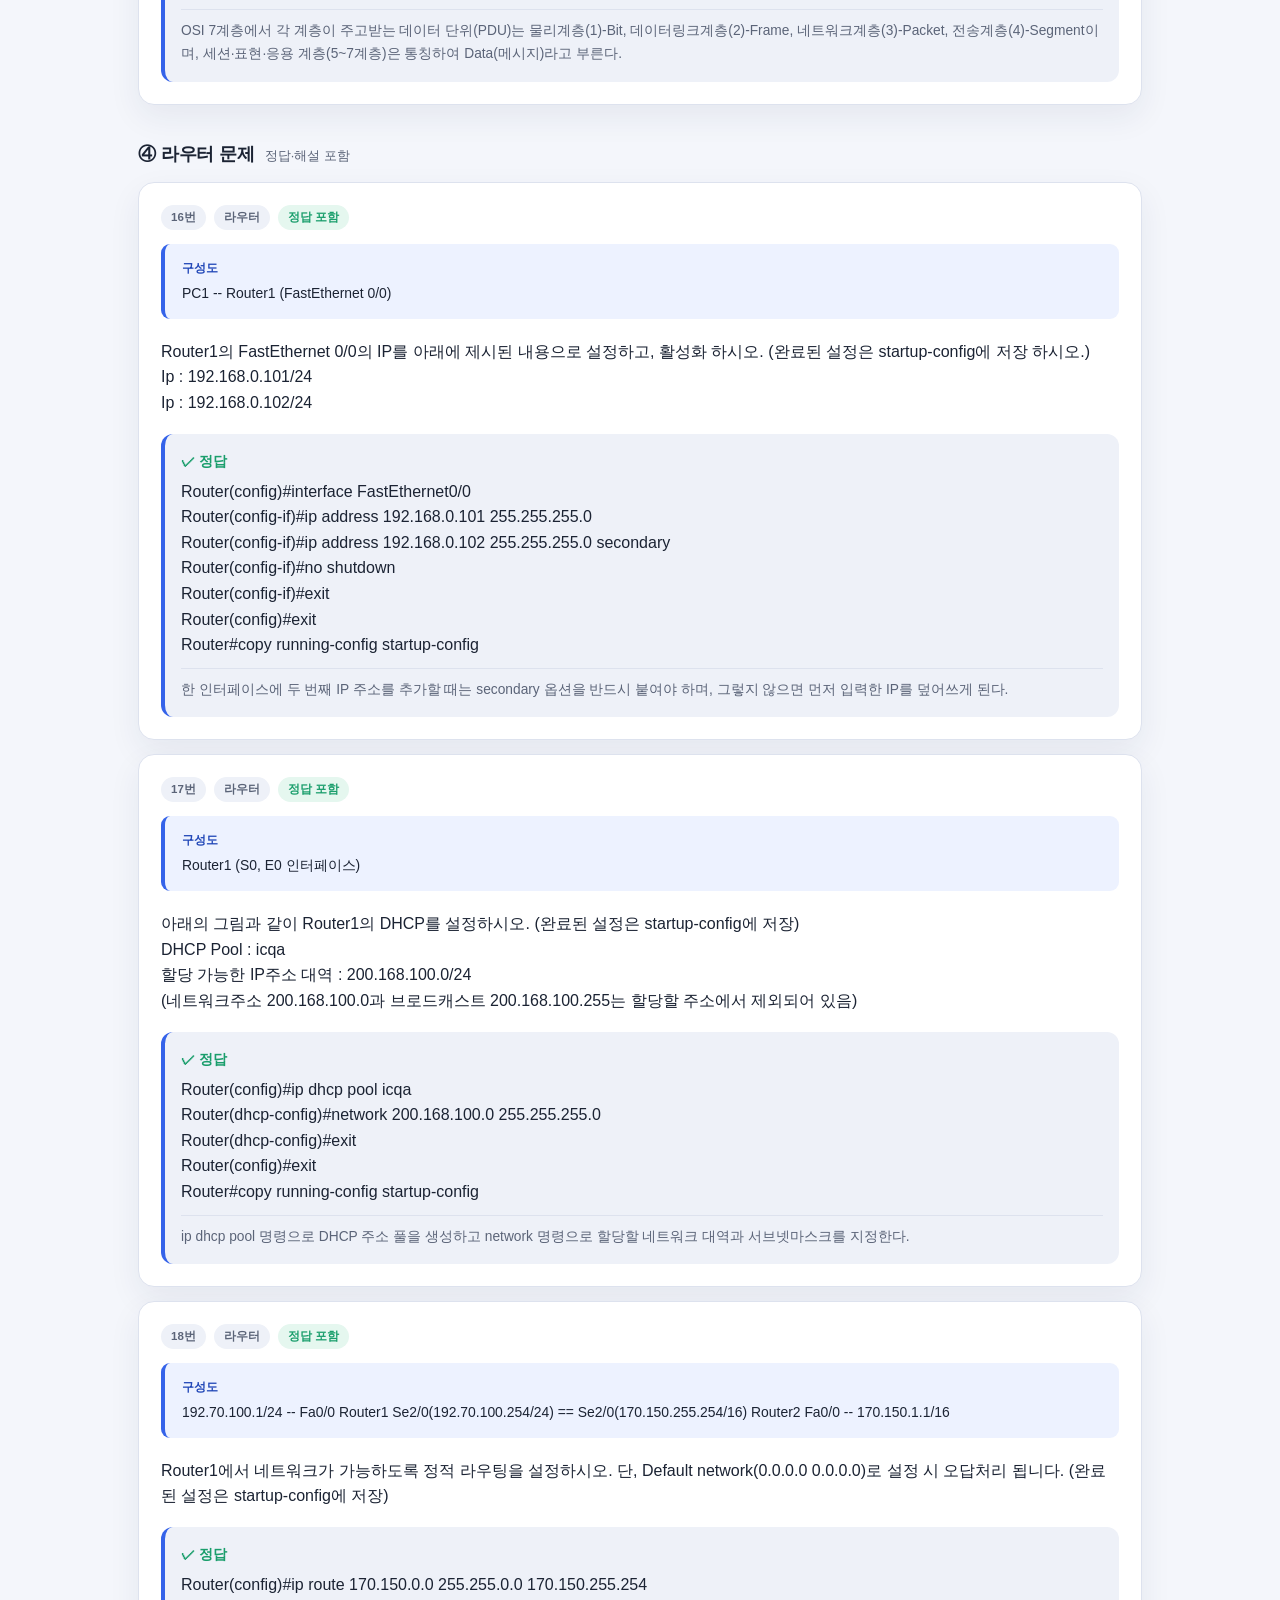
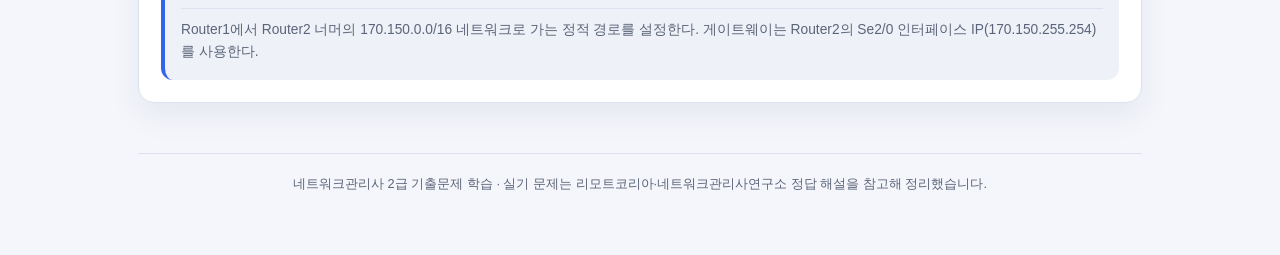
==== commit dc65cecb: "Make random modes sweep the full pool once with no repeats 필기 random mode now shuffles all questions" ====
--- a/practical.html
+++ b/practical.html
@@ -26,7 +26,7 @@
         <div>
           <span class="eyebrow">PRACTICAL EXAM</span>
           <h1>실기 기출문제</h1>
-          <p>92회~109회 실기 기출의 IP/서브넷, 서술형·선택형, 라우터 문제를 정답과 함께 확인하고, 나머지 실습형(Windows Server) 문제는 회차별로 무엇이 나왔는지 확인할 수 있습니다. 랜덤 문제 모드로 전환하면 전체 회차에서 한 문제씩 무작위로 풀어볼 수 있습니다.</p>
+          <p>92회~109회 실기 기출의 IP/서브넷, 서술형·선택형, 라우터 문제를 정답과 함께 확인하고, 나머지 실습형(Windows Server) 문제는 회차별로 무엇이 나왔는지 확인할 수 있습니다. 랜덤 문제 모드로 전환하면 IP/서브넷·단답형·선택형 문제(라우터 문제 제외)를 무작위로 섞어 중복 없이 끝까지 풀어볼 수 있습니다.</p>
         </div>
       </div>
 
@@ -46,6 +46,7 @@
       </div>
 
       <div id="randomBar" class="round-controls practical-random-bar" hidden>
+        <span id="randomProgress" class="round-note"></span>
         <span id="randomScore" class="round-note">정답 0 / 응답 0</span>
         <button id="nextRandomBtn" class="btn" type="button">다음 문제 →</button>
       </div>
@@ -56,6 +57,6 @@
 
     <footer class="site-footer">네트워크관리사 2급 기출문제 학습 · 실기 문제는 리모트코리아·네트워크관리사연구소 정답 해설을 참고해 정리했습니다.</footer>
   </div>
-  <script src="js/practical.js?v=20260827-3"></script>
+  <script src="js/practical.js?v=20260827-4"></script>
 </body>
 </html>
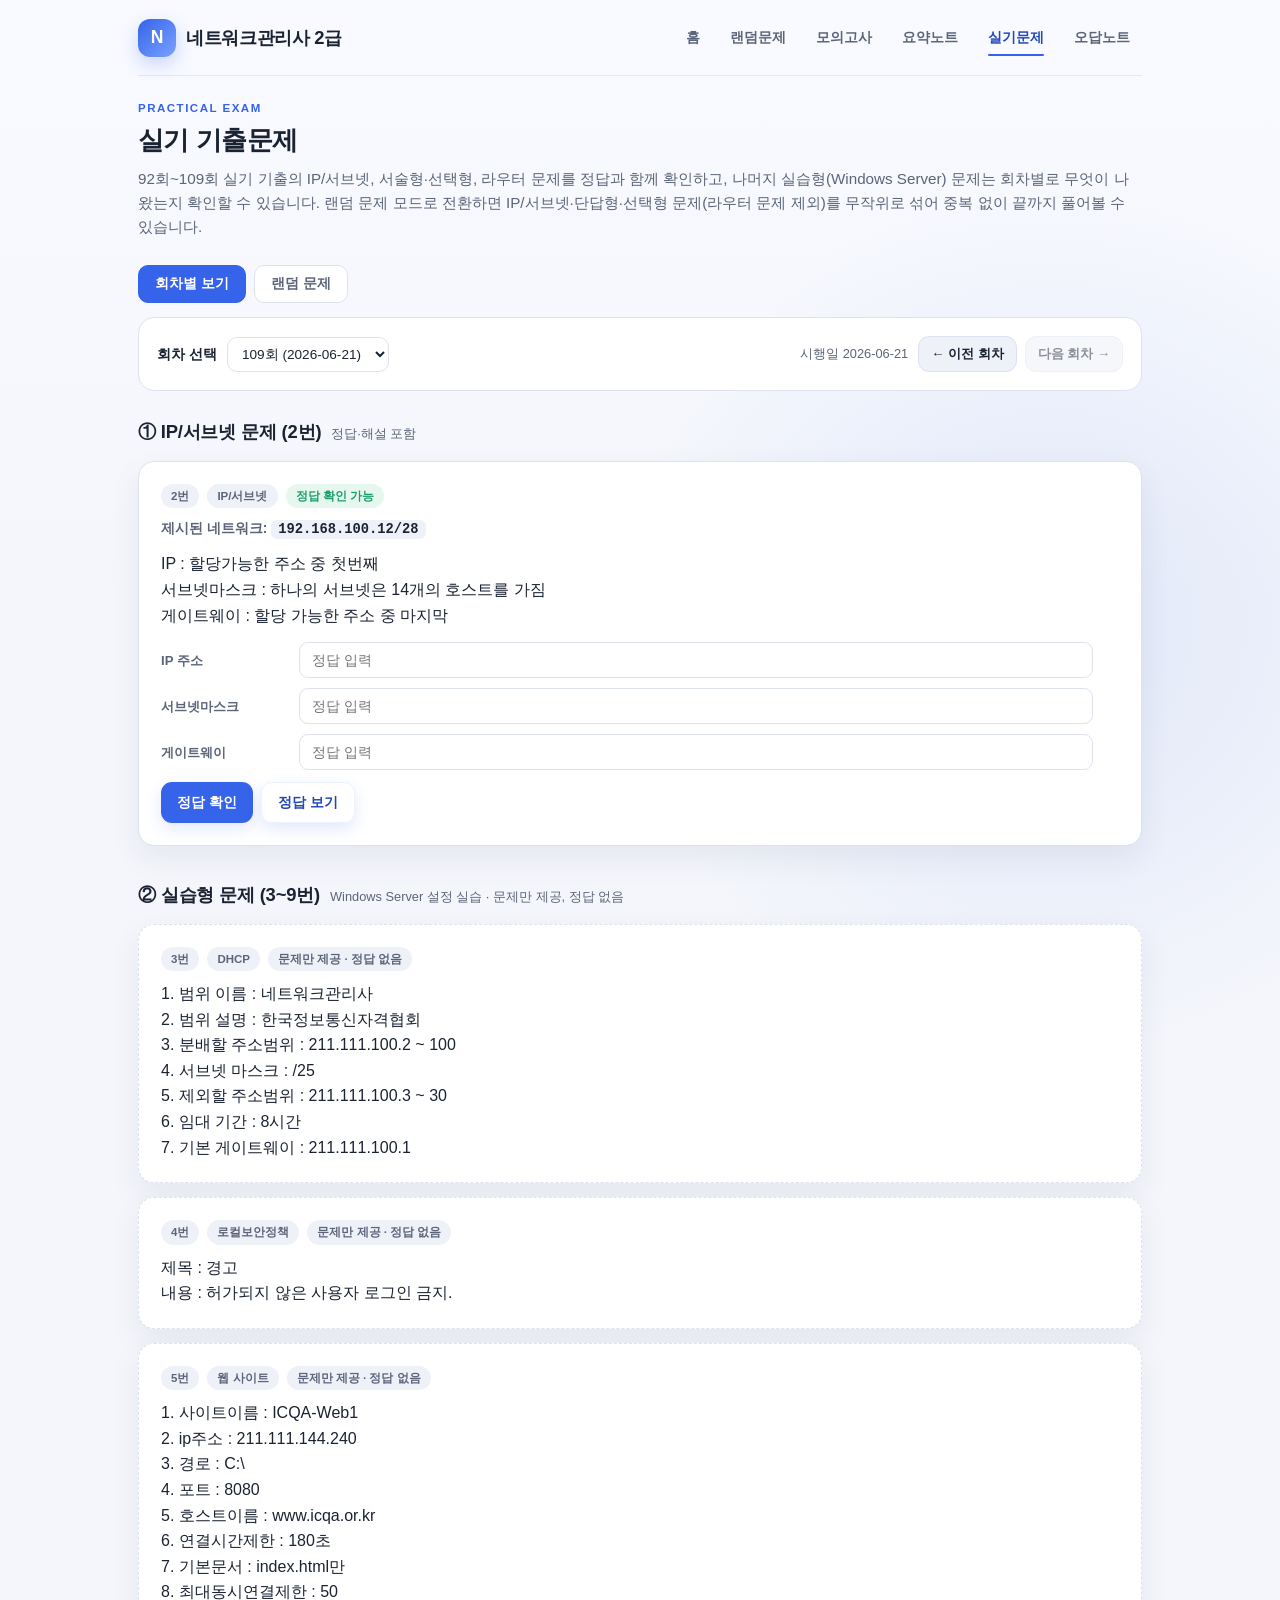
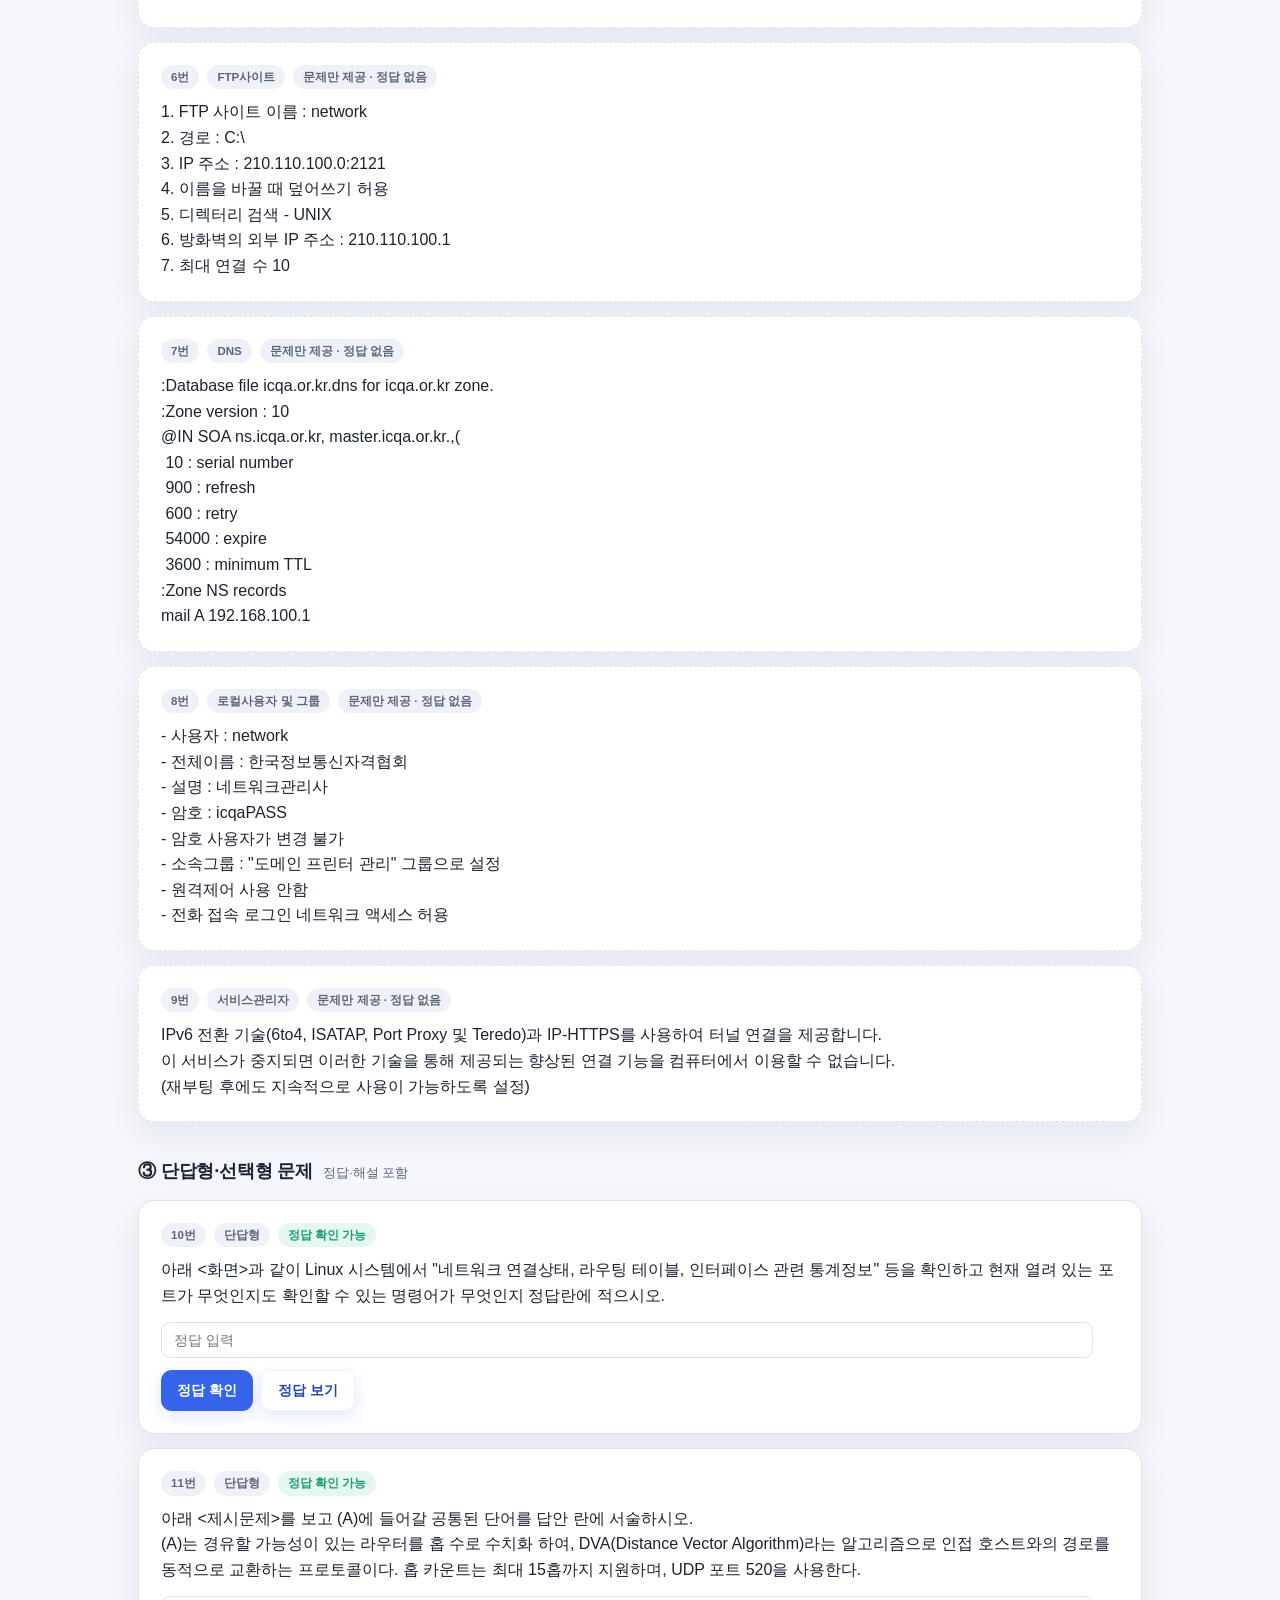
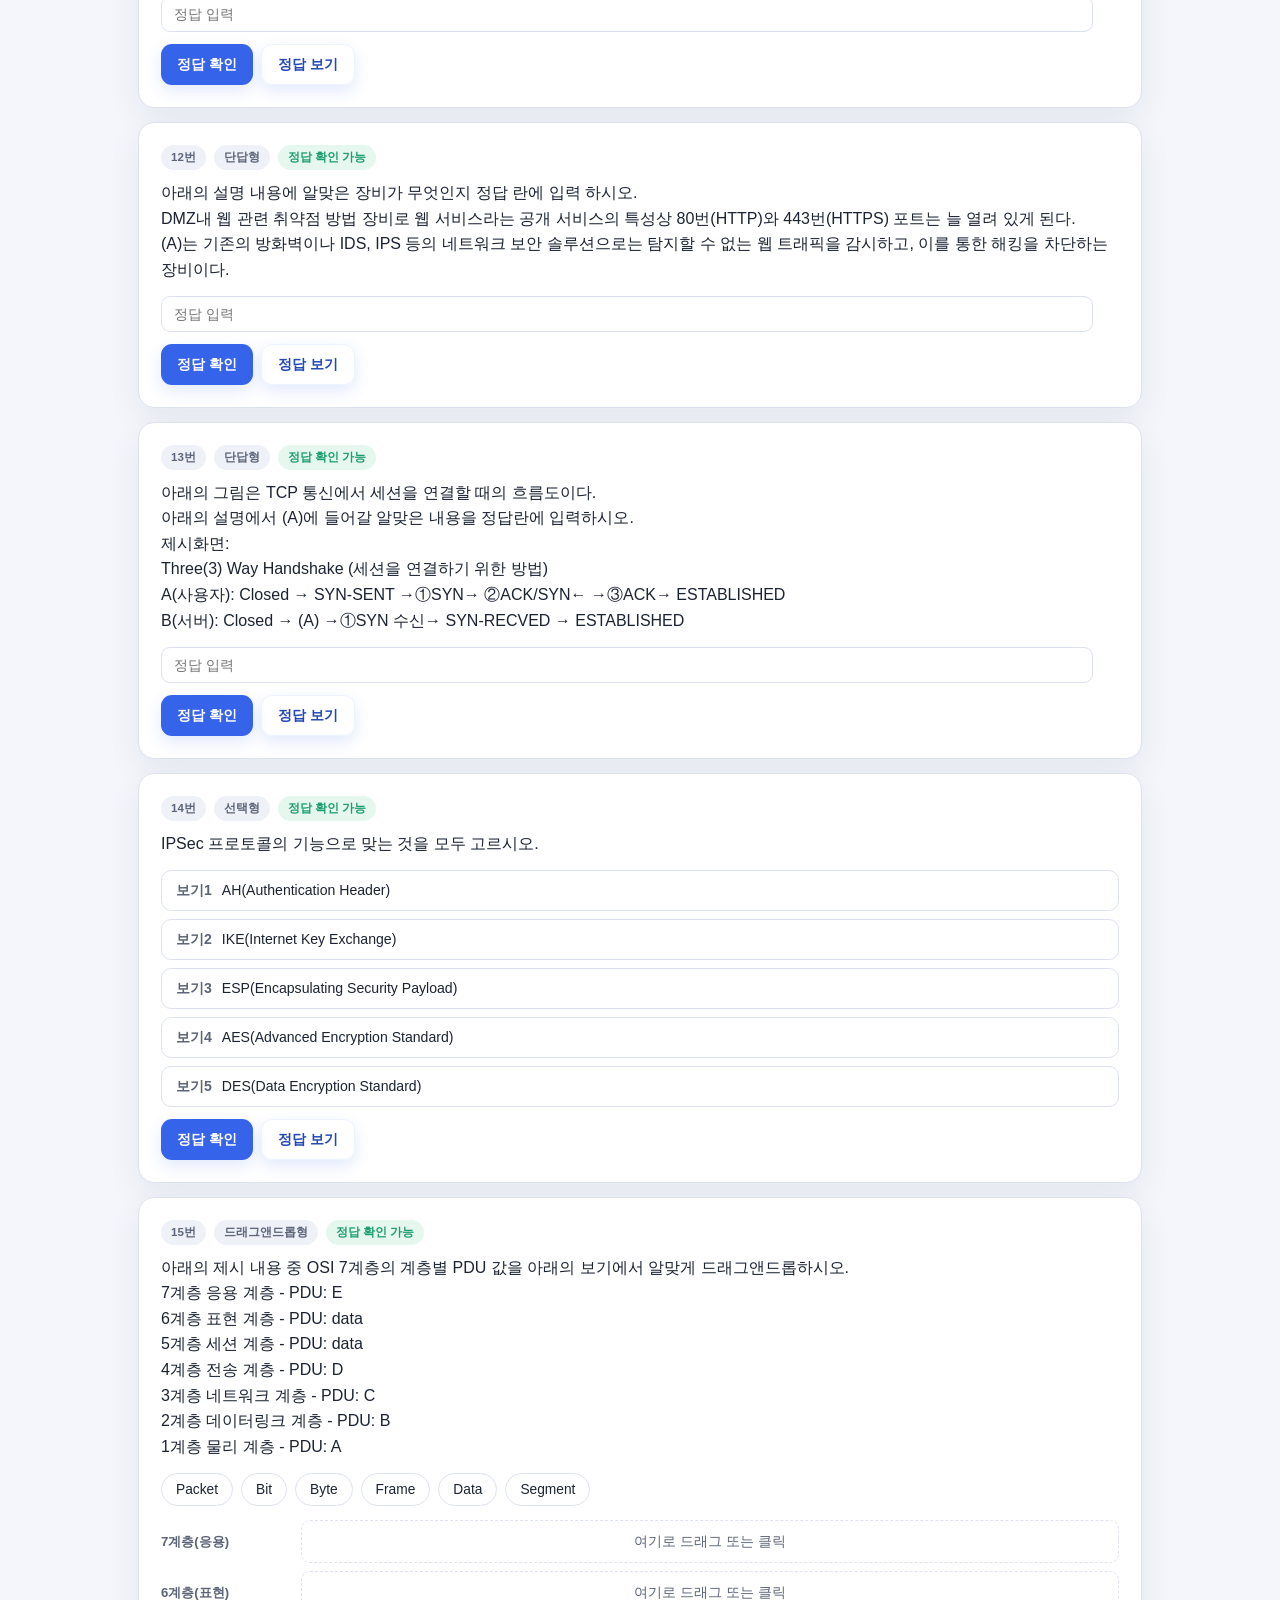
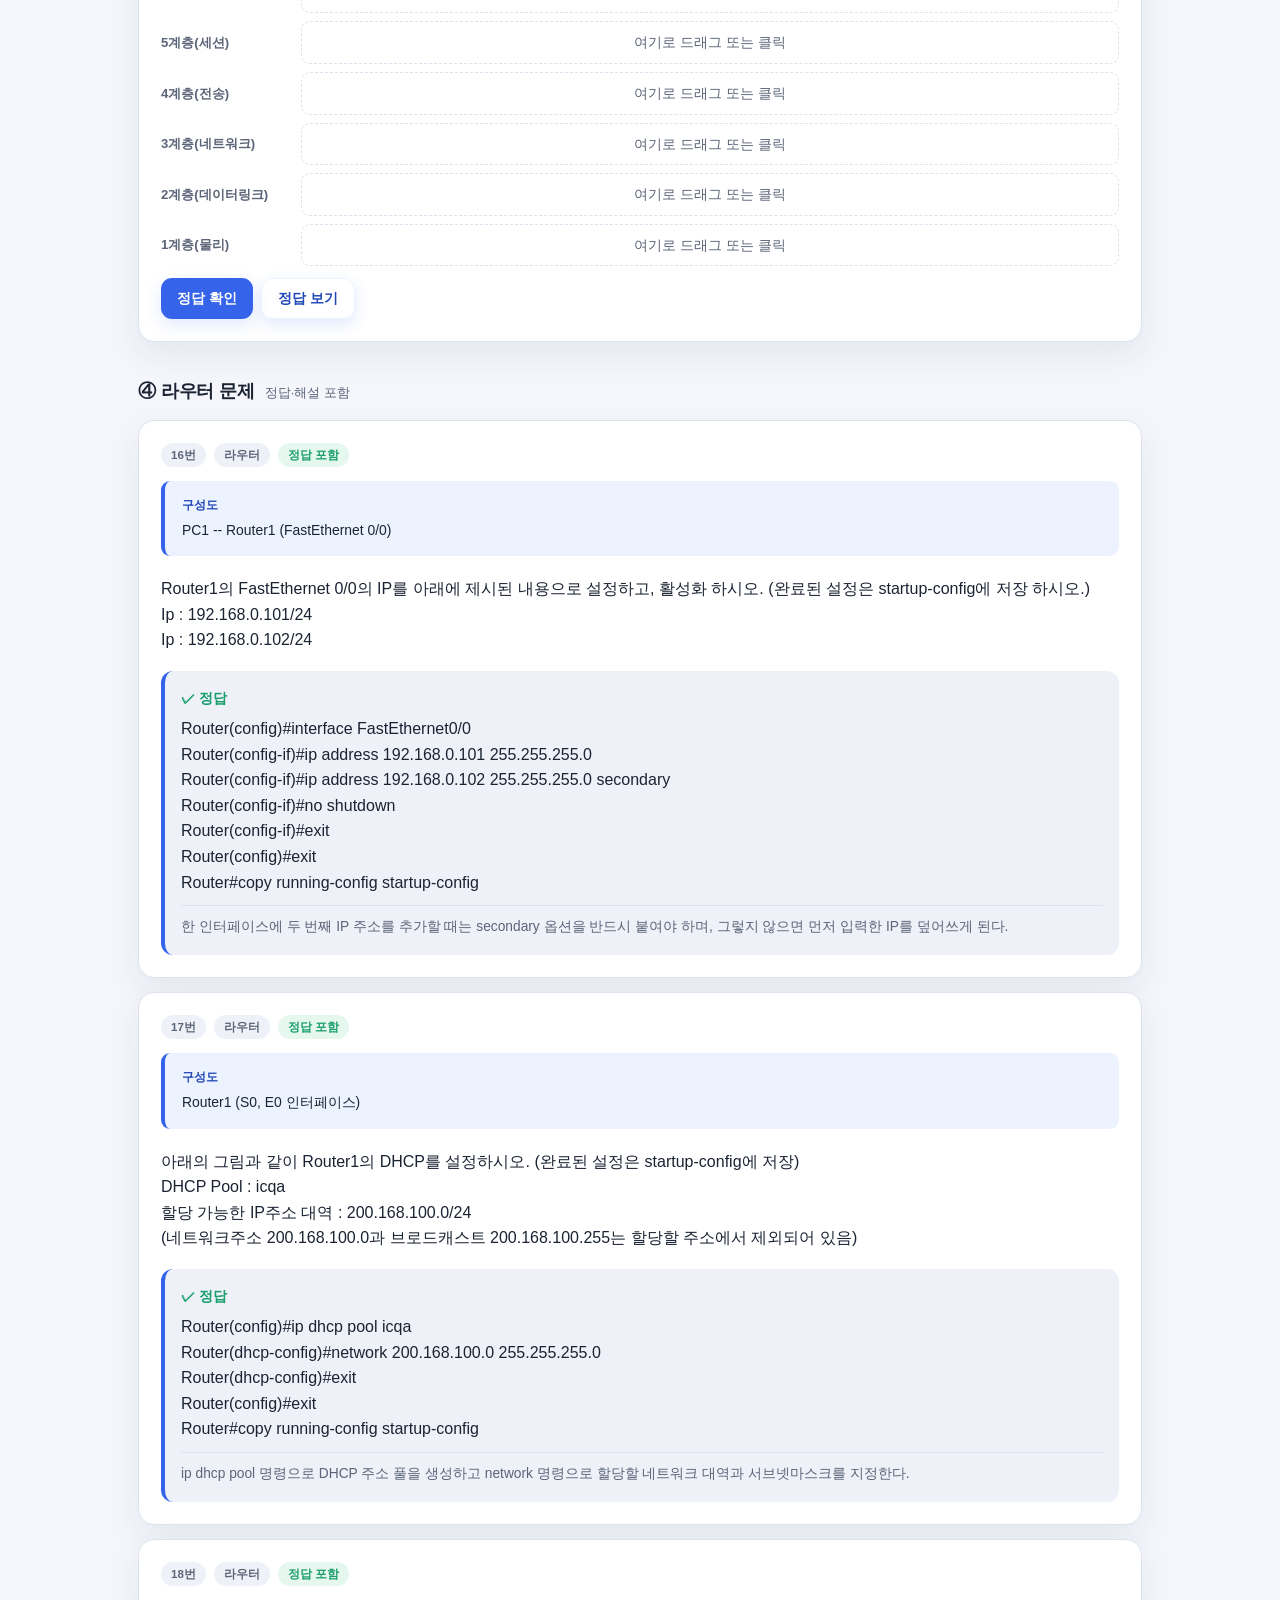
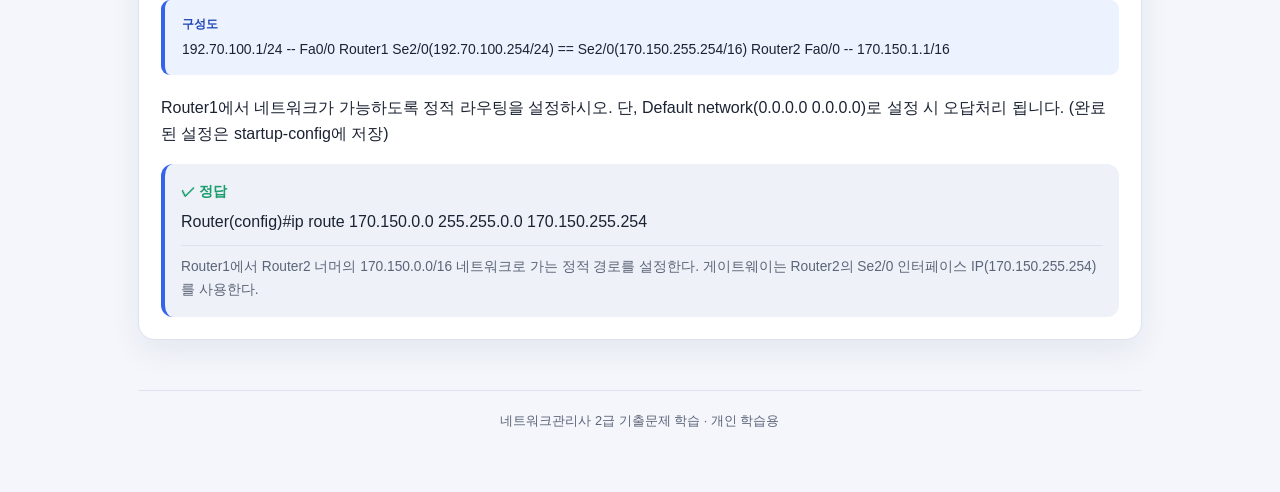
==== commit eaf2d9d7: "Remove named source attribution for 실기 PDF material The footer and README named the commercial CBT s" ====
--- a/practical.html
+++ b/practical.html
@@ -55,7 +55,7 @@
       <div id="practicalEmpty" class="empty-state" hidden><p>실기 기출문제 데이터를 불러오지 못했습니다.</p></div>
     </main>
 
-    <footer class="site-footer">네트워크관리사 2급 기출문제 학습 · 실기 문제는 리모트코리아·네트워크관리사연구소 정답 해설을 참고해 정리했습니다.</footer>
+    <footer class="site-footer">네트워크관리사 2급 기출문제 학습 · 개인 학습용</footer>
   </div>
   <script src="js/practical.js?v=20260827-4"></script>
 </body>
--- a/css/style.css
+++ b/css/style.css
@@ -873,6 +873,43 @@
 }
 .empty-note { color: var(--text-muted); font-size: .86rem; }
 
+.drag-check { margin-top: 14px; }
+.dragdrop-bank { display: flex; flex-wrap: wrap; gap: 8px; margin-bottom: 14px; }
+.drag-chip {
+  padding: 8px 14px;
+  border-radius: 999px;
+  border: 1px solid var(--border);
+  background: var(--surface);
+  color: var(--text);
+  font-size: .86rem;
+  font-family: inherit;
+  cursor: grab;
+}
+.drag-chip.selected { border-color: var(--primary); background: var(--primary-soft); color: var(--primary-dark); }
+.dragdrop-slots { display: flex; flex-direction: column; gap: 8px; margin-bottom: 12px; }
+.drag-slot { display: flex; align-items: center; gap: 10px; }
+.drag-slot .slot-label { flex: 0 0 130px; font-size: .82rem; color: var(--text-muted); font-weight: 600; }
+.slot-drop {
+  flex: 1;
+  min-width: 0;
+  padding: 9px 12px;
+  border-radius: 9px;
+  border: 1px dashed var(--border);
+  background: var(--surface);
+  color: var(--text-muted);
+  font-size: .88rem;
+  text-align: center;
+  cursor: pointer;
+}
+.slot-drop.filled { border-style: solid; color: var(--text); font-weight: 600; }
+.slot-drop.correct { border-color: var(--success); background: var(--success-soft); color: var(--success); }
+.slot-drop.wrong { border-color: var(--danger); background: var(--danger-soft); color: var(--danger); }
+
+@media (max-width: 640px) {
+  .drag-slot { flex-wrap: wrap; }
+  .drag-slot .slot-label { flex: 0 0 100%; }
+}
+
 @media (max-width: 760px) {
   .practical-round-bar.round-controls,
   .practical-random-bar.round-controls { align-items: stretch; flex-direction: column; }
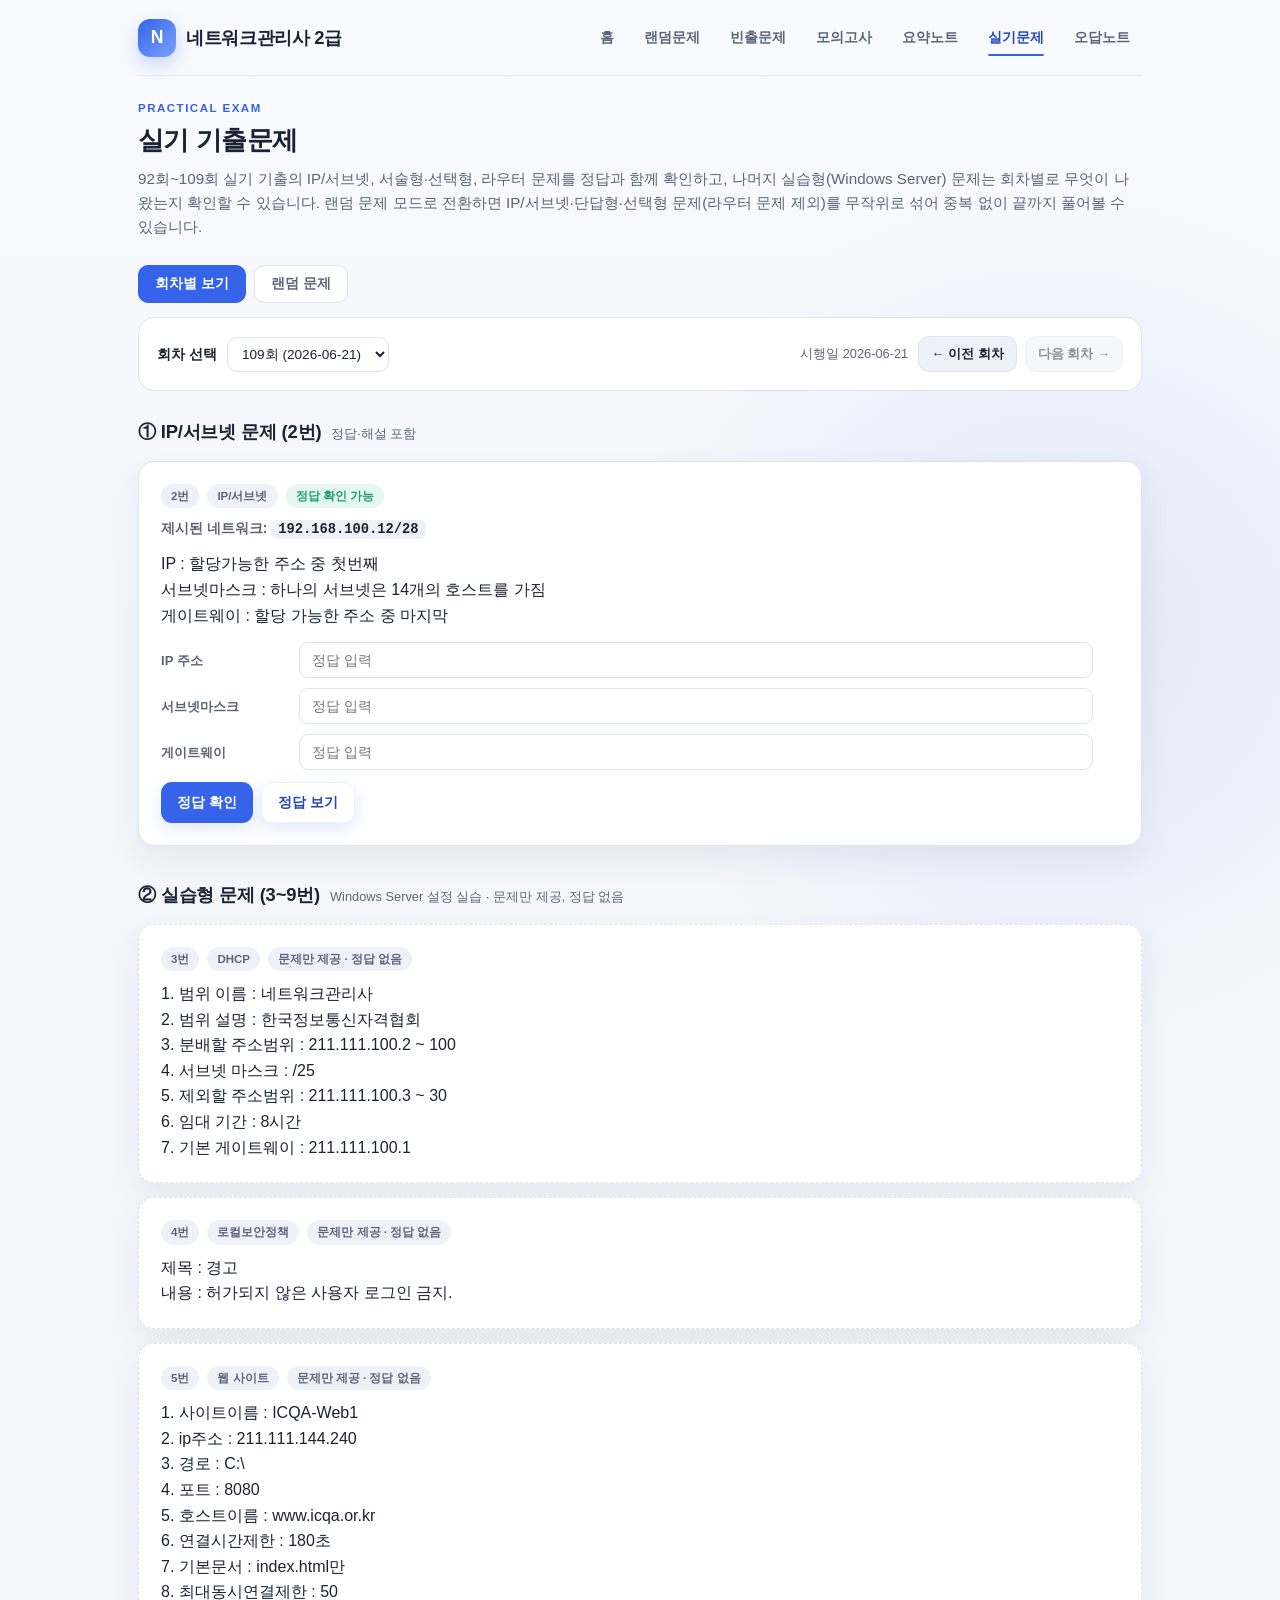
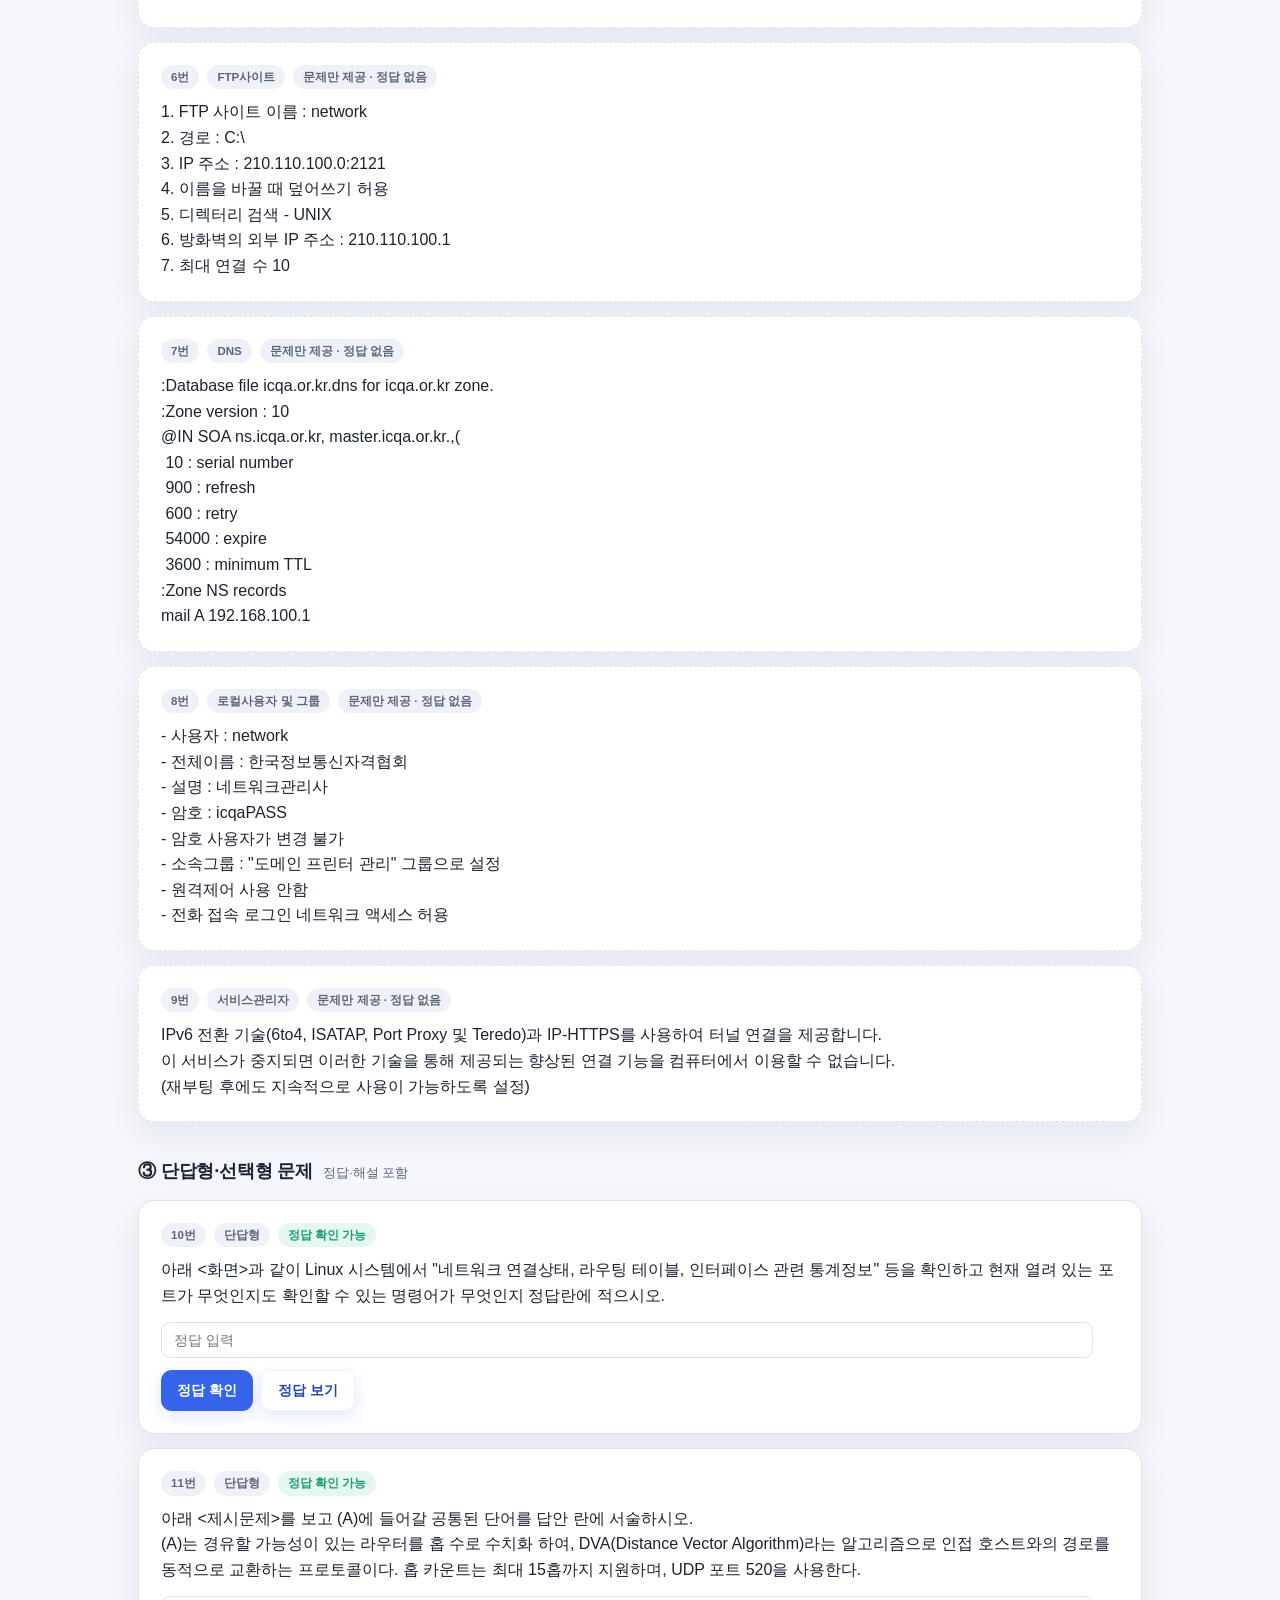
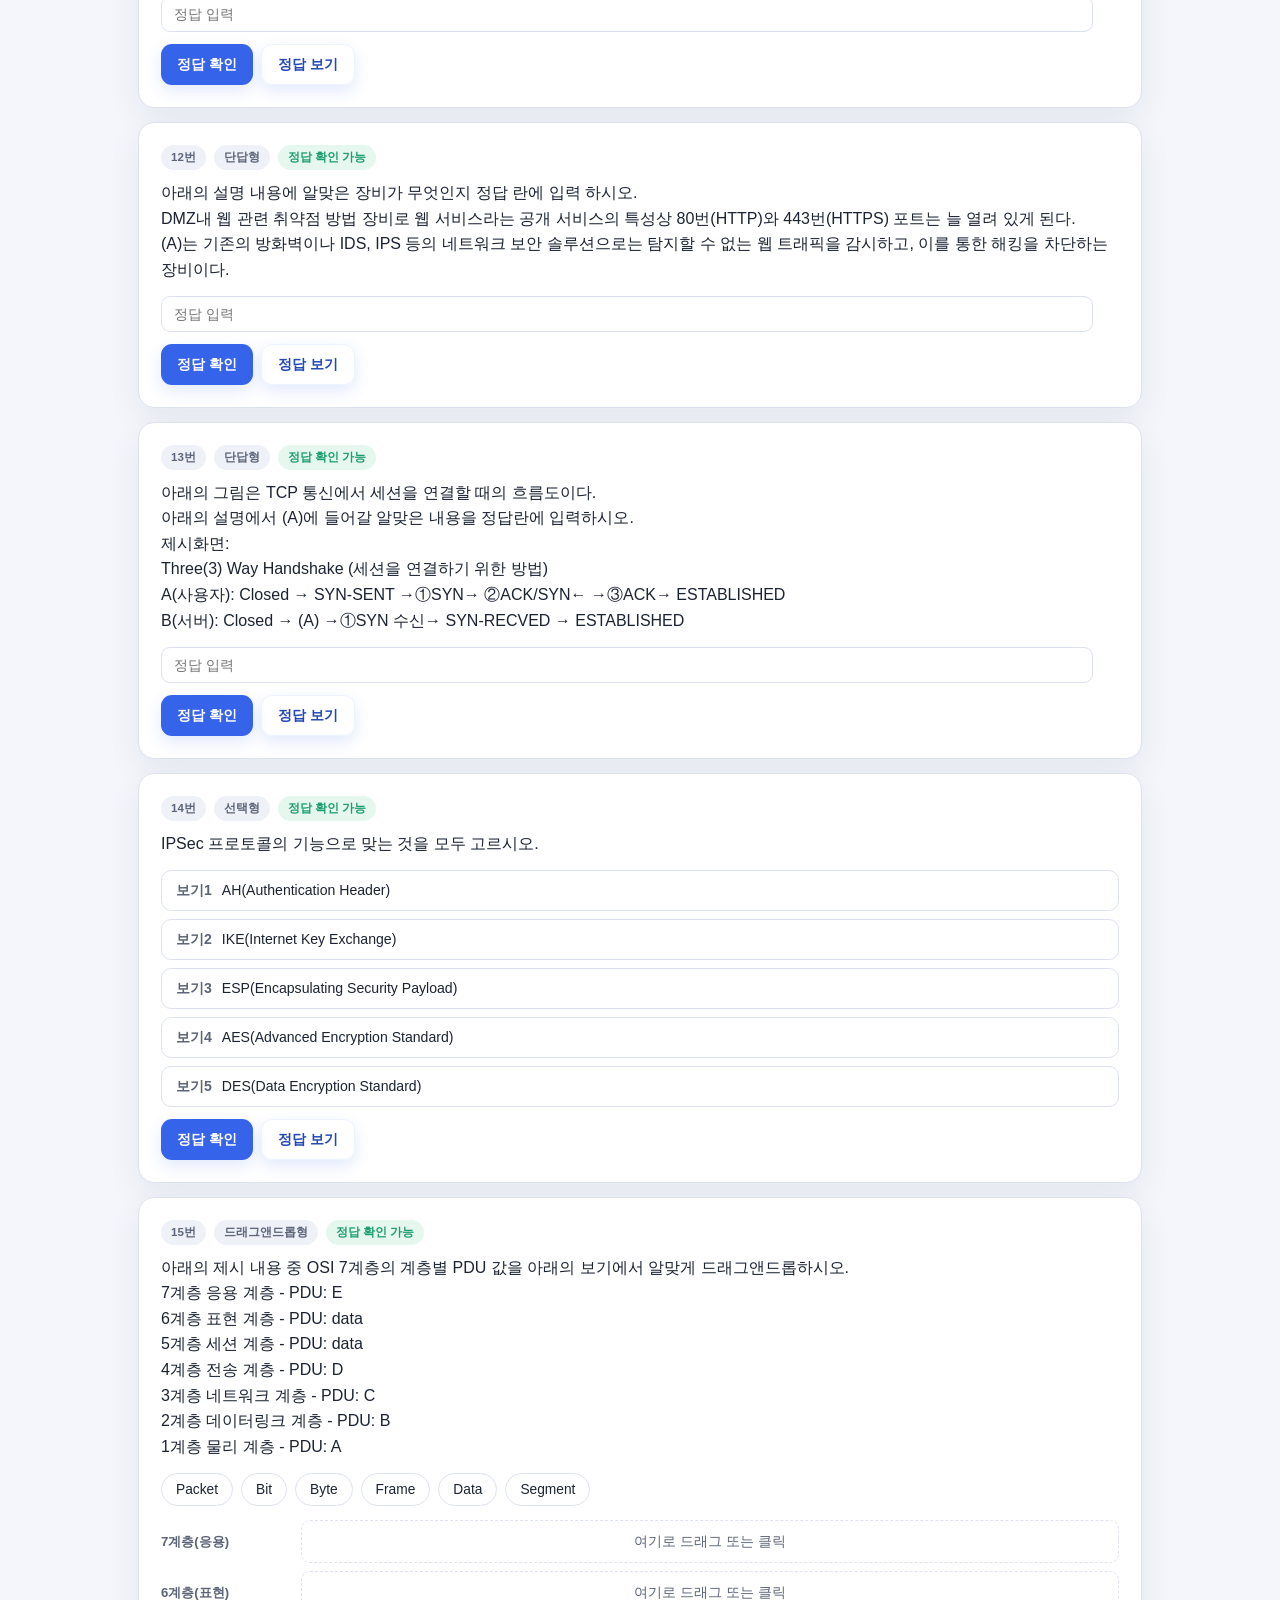
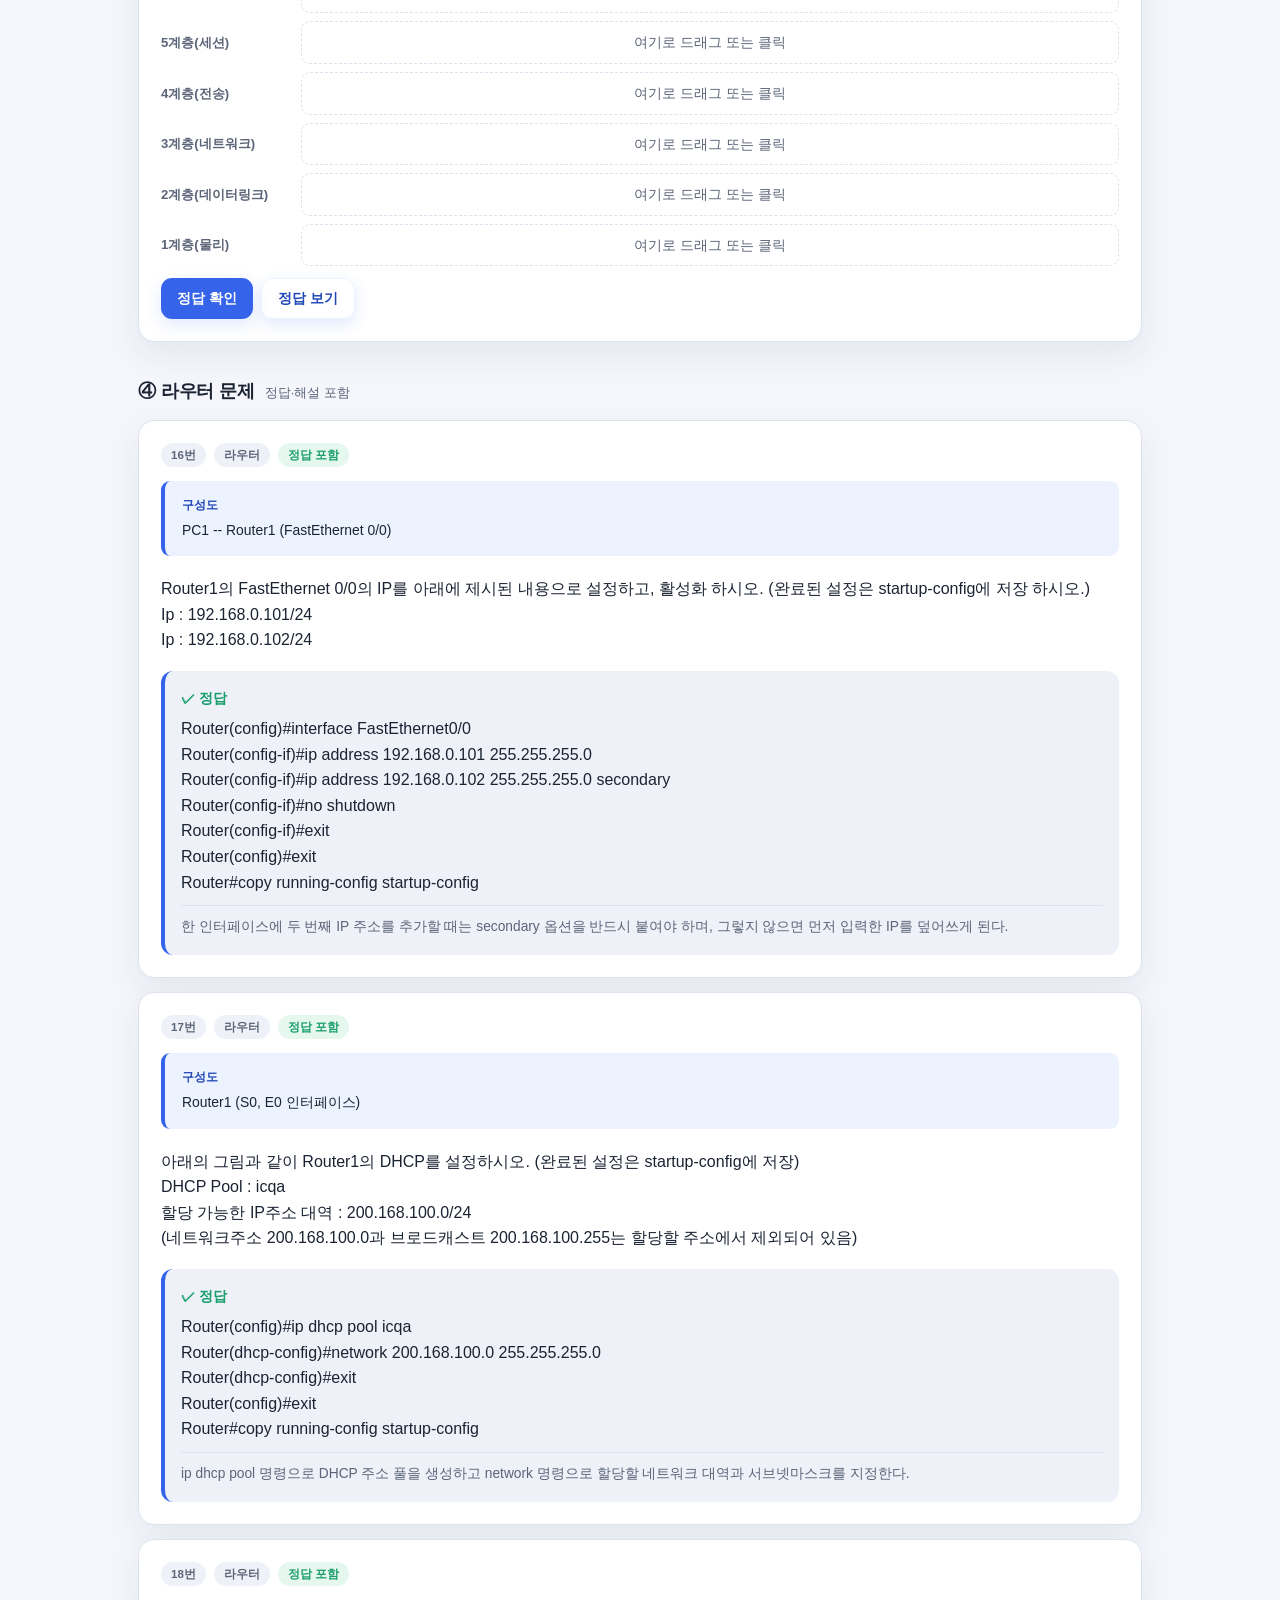
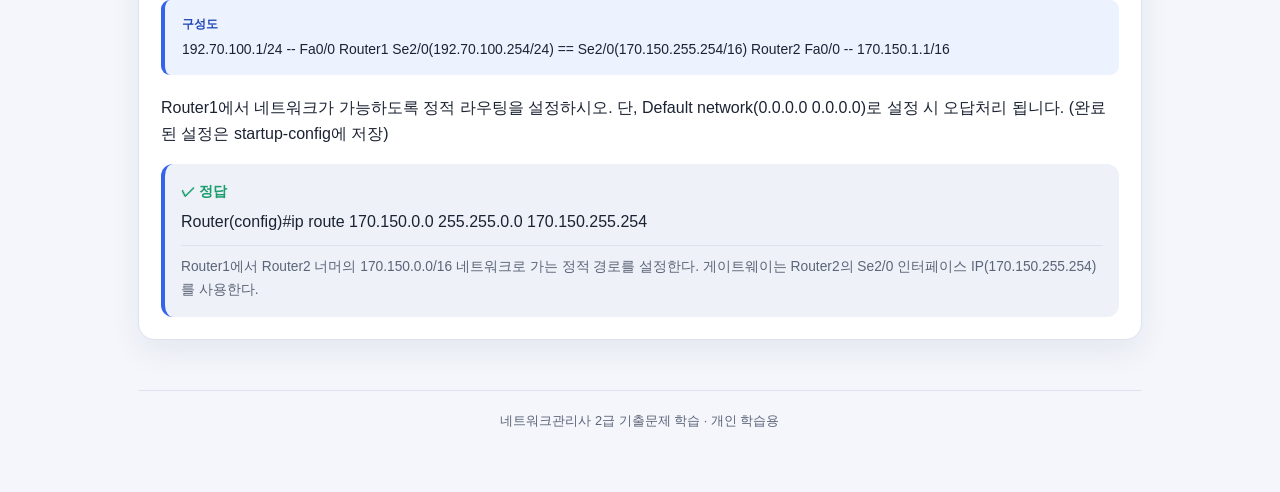
==== commit c4a0d0c4: "Add 빈출문제 to the top nav on every page The frequent-questions mode (quiz.html?mode=frequent) already " ====
--- a/practical.html
+++ b/practical.html
@@ -14,6 +14,7 @@
       <nav class="top-nav" aria-label="주요 메뉴">
         <a href="index.html">홈</a>
         <a href="quiz.html?mode=random">랜덤문제</a>
+        <a href="quiz.html?mode=frequent">빈출문제</a>
         <a href="quiz.html?mode=round">모의고사</a>
         <a href="summary.html">요약노트</a>
         <a href="practical.html" class="active">실기문제</a>
